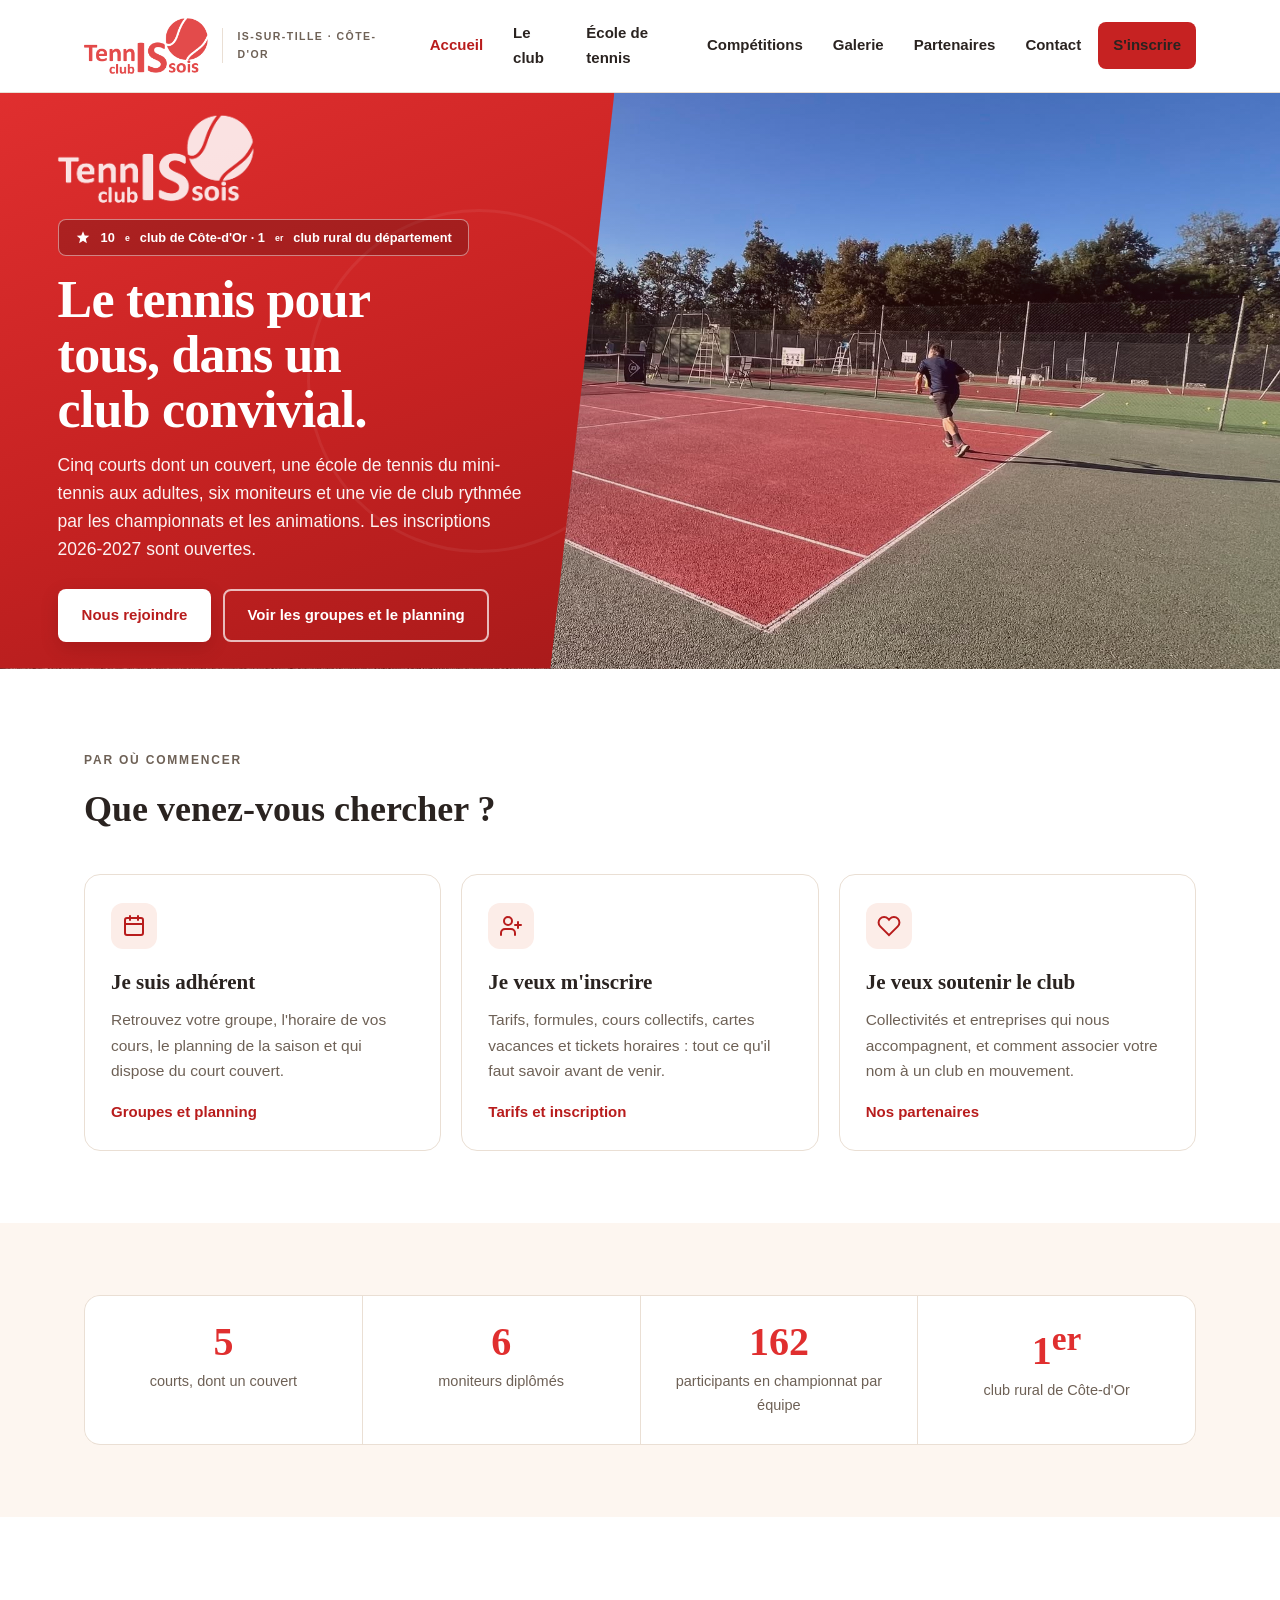
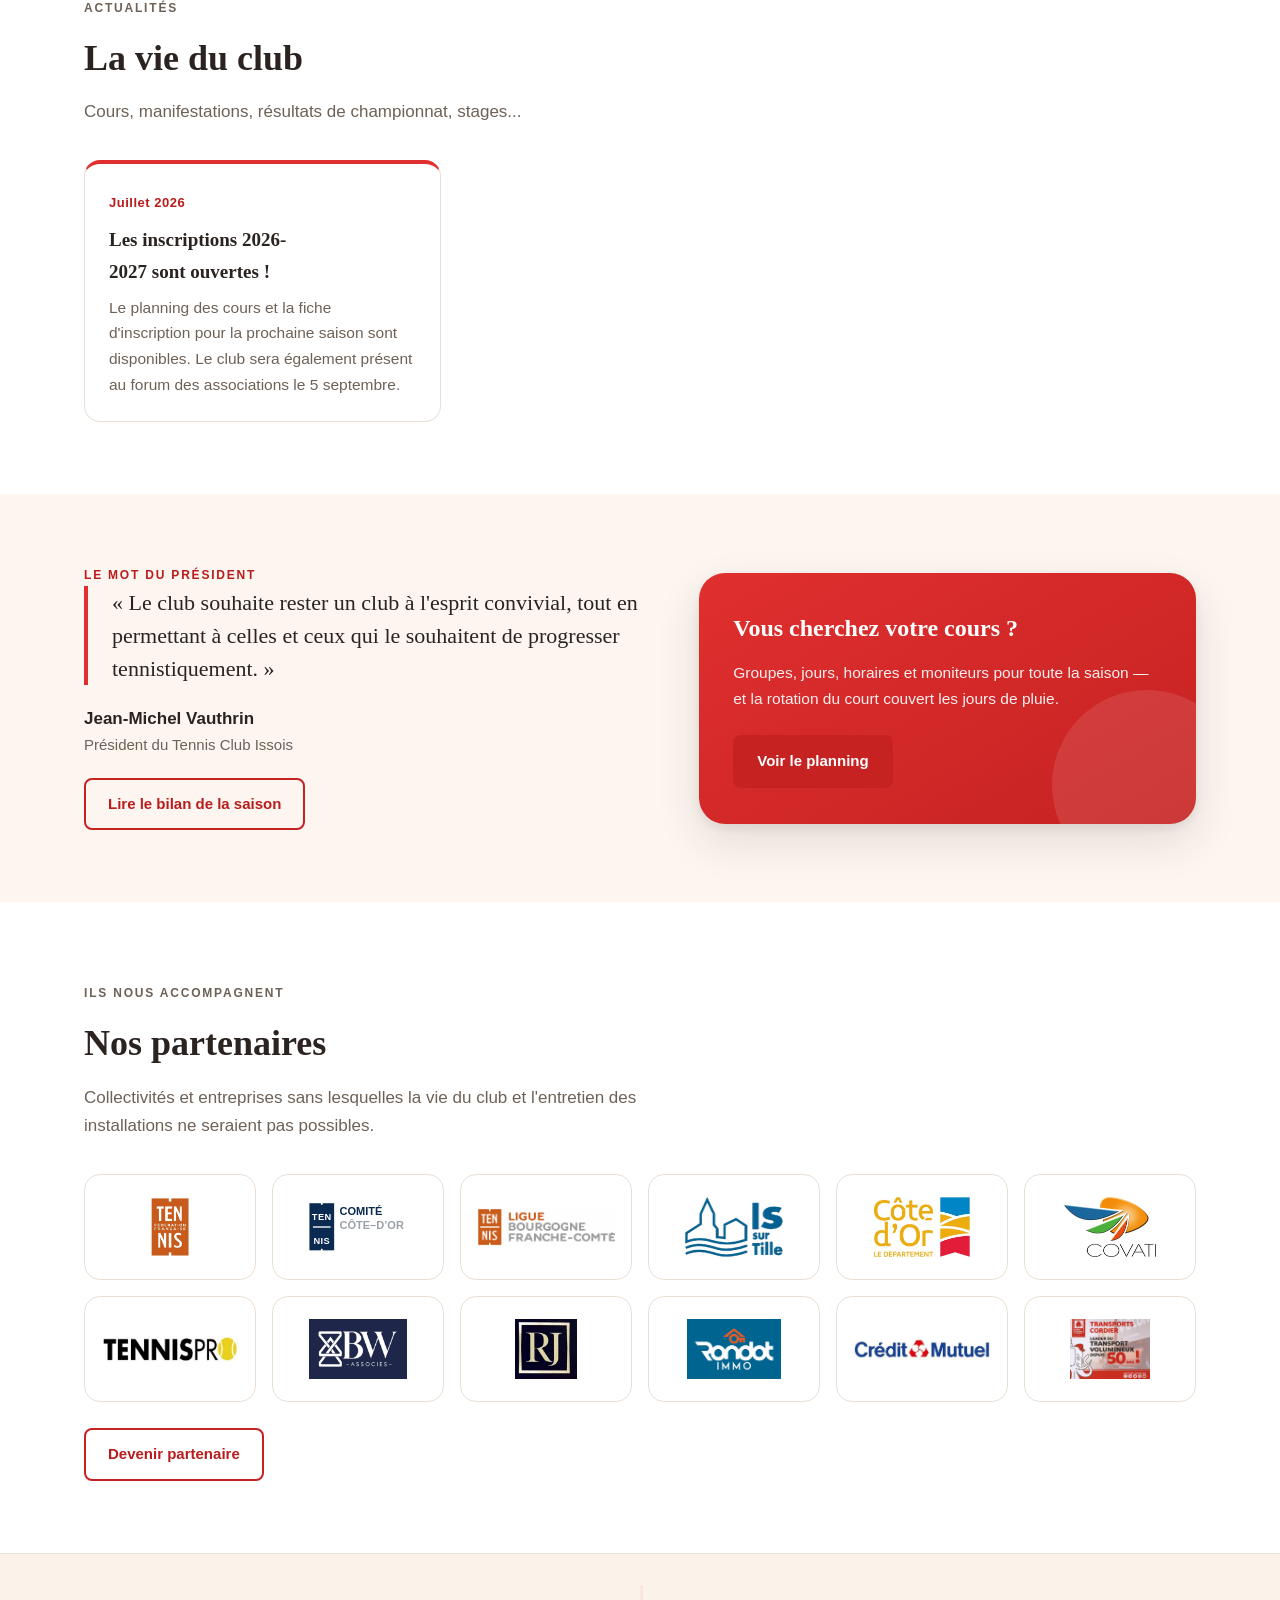
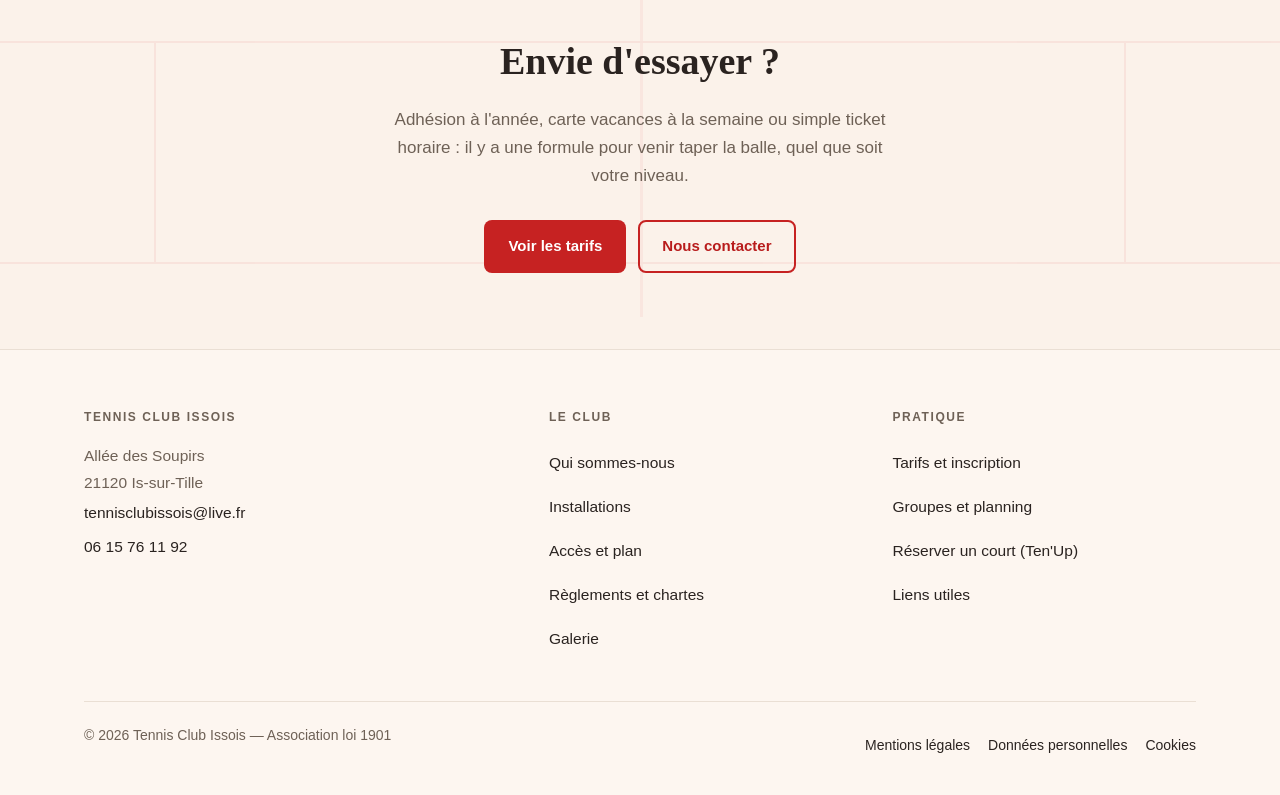
==== index.html @ 160de2d4 "Référecemement" ====
<!DOCTYPE html>
<html lang="fr">
<head>
  <meta charset="utf-8">
  <meta name="viewport" content="width=device-width, initial-scale=1">
  <meta name="google-site-verification" content="hbXoJVP8rfNIICovaIDsHHc0qxXUso9Rq2QyYBtKNAg" />
  <title>Tennis Club Issois — 1ᵉʳ club rural de Côte-d'Or</title>
  <meta name="description" content="Le Tennis Club Issois accueille jeunes et adultes à Is-sur-Tille : école de tennis, 5 courts dont un couvert, championnats et animations. Inscriptions ouvertes pour la saison 2026-2027.">
  <link rel="canonical" href="https://tennisclubissois.fr/">
  <link rel="icon" href="img/favicon.png" type="image/png">
  <link rel="apple-touch-icon" href="img/icone-tci.png">
  <meta name="theme-color" content="#C62222">
  <link rel="stylesheet" href="css/style.css?v=20260801">
</head>
<body>

<a class="saut-contenu" href="#contenu">Aller au contenu principal</a>

<header class="entete">
  <div class="entete-inner">
    <a class="marque" href="/">
      <img src="img/logo-tci.png" srcset="img/logo-tci.png 1x, img/logo-tci@2x.png 2x"
           width="220" height="99" alt="Tennis Club Issois">
      <span class="marque-lieu">Is-sur-Tille · Côte-d'Or</span>
    </a>

    <button class="burger" id="burger" aria-expanded="false" aria-controls="nav"
            aria-label="Ouvrir le menu">
      <svg width="26" height="26" viewBox="0 0 24 24" fill="none" stroke="currentColor"
           stroke-width="2" stroke-linecap="round" aria-hidden="true">
        <path d="M3 6h18M3 12h18M3 18h18"/>
      </svg>
    </button>

    <nav class="nav" id="nav" aria-label="Navigation principale">
      <a href="/" aria-current="page">Accueil</a>
      <a href="/le-club.html">Le club</a>
      <a href="/ecole-de-tennis.html">École de tennis</a>
      <a href="/competitions.html">Compétitions</a>
      <a href="/galerie.html">Galerie</a>
      <a href="/partenaires.html">Partenaires</a>
      <a href="/contact.html">Contact</a>
      <a class="btn btn-plein" href="/inscription.html">S'inscrire</a>
    </nav>
  </div>
</header>

<main id="contenu">

  <!-- ── Bandeau d'accueil ──────────────────────────────────────
       Hero en deux parties : panneau rouge à gauche (identité du club),
       photo pleine hauteur à droite, séparés par une diagonale douce.
       Le rouge du panneau ET le dégradé sous la photo sont le filet de
       sécurité : si img/accueil-hero.jpg est absent, js/accueil-hero.js
       retire l'image et le rouge occupe la place, sans image cassée. -->
  <section class="hero-accueil">

    <div class="hero-a-panneau">
      <div class="hero-a-contenu">
        <img class="hero-logo"
             src="img/logo-tci-blanc.png"
             srcset="img/logo-tci-blanc.png 1x, img/logo-tci-blanc@2x.png 2x"
             width="300" height="135" alt="">
        <p class="claim">
          <svg width="16" height="16" viewBox="0 0 24 24" fill="currentColor" aria-hidden="true">
            <path d="M12 2l2.6 6.3 6.8.5-5.2 4.4 1.6 6.6L12 16.3 6.2 19.8l1.6-6.6L2.6 8.8l6.8-.5z"/>
          </svg>
          <!--z:hero.accroche-->10<sup>e</sup> club de Côte-d'Or · 1<sup>er</sup> club rural du département<!--/z-->
        </p>
        <h1><!--z:hero.titre-->Le tennis pour tous, dans un club convivial.<!--/z--></h1>
        <p class="hero-texte"><!--z:hero.texte-->Cinq courts dont un couvert, une école de tennis du mini-tennis aux adultes,
          six moniteurs et une vie de club rythmée par les championnats et les animations.
          Les inscriptions 2026-2027 sont ouvertes.<!--/z--></p>
        <div class="hero-actions">
          <a class="btn btn-blanc" href="/inscription.html">Nous rejoindre</a>
          <a class="btn btn-blanc-ligne" href="/ecole-de-tennis.html#planning">Voir les groupes et le planning</a>
        </div>
      </div>
    </div>

    <div class="hero-a-photo">
      <img class="hero-a-img" src="img/accueil-hero.jpg" width="1600" height="1100"
           alt="Joueurs en action sur les courts extérieurs du Tennis Club Issois">
      <span class="hero-a-voile" aria-hidden="true"></span>
    </div>
  </section>

  <!-- ── Les trois chemins ──────────────────────────────────── -->
  <section class="section">
    <div class="contenu">
      <div class="section-tete">
        <p class="surtitre">Par où commencer</p>
        <h2>Que venez-vous chercher&nbsp;?</h2>
      </div>

      <div class="chemins">
        <a class="chemin" href="/ecole-de-tennis.html#planning">
          <span class="chemin-icone" aria-hidden="true">
            <svg width="24" height="24" viewBox="0 0 24 24" fill="none" stroke="currentColor" stroke-width="2" stroke-linecap="round">
              <rect x="3" y="4" width="18" height="17" rx="2"/><path d="M3 10h18M8 2v4M16 2v4"/>
            </svg>
          </span>
          <h3>Je suis adhérent</h3>
          <p>Retrouvez votre groupe, l'horaire de vos cours, le planning de la saison
             et qui dispose du court couvert.</p>
          <span class="chemin-lien">Groupes et planning</span>
        </a>

        <a class="chemin" href="/inscription.html">
          <span class="chemin-icone" aria-hidden="true">
            <svg width="24" height="24" viewBox="0 0 24 24" fill="none" stroke="currentColor" stroke-width="2" stroke-linecap="round">
              <path d="M16 21v-2a4 4 0 0 0-4-4H6a4 4 0 0 0-4 4v2"/><circle cx="9" cy="7" r="4"/><path d="M19 8v6M22 11h-6"/>
            </svg>
          </span>
          <h3>Je veux m'inscrire</h3>
          <p>Tarifs, formules, cours collectifs, cartes vacances et tickets horaires&nbsp;:
             tout ce qu'il faut savoir avant de venir.</p>
          <span class="chemin-lien">Tarifs et inscription</span>
        </a>

        <a class="chemin" href="/partenaires.html">
          <span class="chemin-icone" aria-hidden="true">
            <svg width="24" height="24" viewBox="0 0 24 24" fill="none" stroke="currentColor" stroke-width="2" stroke-linecap="round">
              <path d="M20.8 4.6a5.5 5.5 0 0 0-7.8 0L12 5.7l-1-1.1a5.5 5.5 0 0 0-7.8 7.8l8.8 8.8 8.8-8.8a5.5 5.5 0 0 0 0-7.8z"/>
            </svg>
          </span>
          <h3>Je veux soutenir le club</h3>
          <p>Collectivités et entreprises qui nous accompagnent, et comment
             associer votre nom à un club en mouvement.</p>
          <span class="chemin-lien">Nos partenaires</span>
        </a>
      </div>
    </div>
  </section>

  <!-- ── Chiffres ───────────────────────────────────────────── -->
  <section class="section section-doux">
    <div class="contenu">
      <div class="chiffres"><!--zl:chiffres-->
        <div class="chiffre"><p class="n">5</p><p class="l">courts, dont un couvert</p></div>
        <div class="chiffre"><p class="n">6</p><p class="l">moniteurs diplômés</p></div>
        <div class="chiffre"><p class="n">162</p><p class="l">participants en championnat par équipe</p></div>
        <div class="chiffre"><p class="n">1<sup>er</sup></p><p class="l">club rural de Côte-d'Or</p></div>
      <!--/zl--></div>
    </div>
  </section>

  <!-- ── Actualités ─────────────────────────────────────────── -->
  <section class="section">
    <div class="contenu">
      <div class="section-tete">
        <p class="surtitre">Actualités</p>
        <h2>La vie du club</h2>
        <p><!--z:actus.intro-->Cours, manifestations, résultats de championnat, stages...<!--/z--></p>
      </div>

      <div class="actus"><!--zl:actus-->
        <article class="actu">
          <time datetime="2026-07">Juillet 2026</time>
          <h3>Les inscriptions 2026-2027 sont ouvertes ! </h3>
          <p>Le planning des cours et la fiche d'inscription pour la prochaine saison sont disponibles. Le club sera également présent au forum des associations le 5 septembre.</p>
        </article>
      <!--/zl--></div>
    </div>
  </section>

  <!-- ── Mot du président + accès aux cours ─────────────────── -->
  <section class="section section-doux">
    <div class="contenu">
      <div class="mot">
        <div>
          <p class="surtitre">Le mot du président</p>
          <blockquote><!--z:mot.citation-->
            « Le club souhaite rester un club à l'esprit convivial, tout en permettant
            à celles et ceux qui le souhaitent de progresser tennistiquement. »
          <!--/z--></blockquote>
          <p class="signe">
            <strong><!--z:mot.nom-->Jean-Michel Vauthrin<!--/z--></strong>
            <span><!--z:mot.fonction-->Président du Tennis Club Issois<!--/z--></span>
          </p>
          <p style="margin-top:20px">
            <a class="btn btn-ligne" href="/le-club.html#mot-du-president">Lire le bilan de la saison</a>
          </p>
        </div>

        <div class="encart-cours">
          <h3>Vous cherchez votre cours&nbsp;?</h3>
          <p>Groupes, jours, horaires et moniteurs pour toute la saison —
             et la rotation du court couvert les jours de pluie.</p>
          <a class="btn btn-plein" href="/ecole-de-tennis.html#planning">Voir le planning</a>
        </div>
      </div>
    </div>
  </section>

  <!-- ── Partenaires ────────────────────────────────────────── -->
  <section class="section">
    <div class="contenu">
      <div class="section-tete">
        <p class="surtitre">Ils nous accompagnent</p>
        <h2>Nos partenaires</h2>
        <p>Collectivités et entreprises sans lesquelles la vie du club et
           l'entretien des installations ne seraient pas possibles.</p>
      </div>

      <div class="partenaires">
        <a class="partenaire" href="https://www.fft.fr" rel="noopener" target="_blank"><img src="img/partenaires/fft.jpg" width="282" height="429" alt="Fédération Française de Tennis" loading="lazy"></a>
        <a class="partenaire" href="https://cote-dor.fft.fr/" rel="noopener" target="_blank"><img src="img/partenaires/comite-cd21.svg" width="600" height="337" alt="Comité de Côte-d'Or de tennis" loading="lazy"></a>
        <a class="partenaire" href="https://www.ligue-bfc-tennis.fr" rel="noopener" target="_blank"><img src="img/partenaires/ligue-bfc.png" width="600" height="166" alt="Ligue Bourgogne-Franche-Comté de tennis" loading="lazy"></a>
        <a class="partenaire" href="https://www.is-sur-tille.fr" rel="noopener" target="_blank"><img src="img/partenaires/is-sur-tille.png" width="197" height="120" alt="Ville d'Is-sur-Tille" loading="lazy"></a>
        <a class="partenaire" href="https://www.cotedor.fr" rel="noopener" target="_blank"><img src="img/partenaires/cotedor.jpg" width="380" height="236" alt="Département de la Côte-d'Or" loading="lazy"></a>
        <a class="partenaire" href="https://www.covati.fr" rel="noopener" target="_blank"><img src="img/partenaires/covati.png" width="183" height="120" alt="Covati" loading="lazy"></a>
        <a class="partenaire" href="https://www.tennispro.fr" rel="noopener" target="_blank"><img src="img/partenaires/tennispro.jpg" width="359" height="74" alt="TennisPro" loading="lazy"></a>
        <a class="partenaire" href="https://www.bwassocies.fr" rel="noopener" target="_blank"><img src="img/partenaires/bw.png" width="314" height="192" alt="BW Associés" loading="lazy"></a>
        <a class="partenaire" href="https://www.rj-recrutement.fr" rel="noopener" target="_blank"><img src="img/partenaires/rj.jpg" width="400" height="390" alt="RJ Recrutement" loading="lazy"></a>
        <a class="partenaire" href="https://www.rondot-immo.fr" rel="noopener" target="_blank"><img src="img/partenaires/rondot.png" width="400" height="254" alt="Rondot Immobilier" loading="lazy"></a>
        <a class="partenaire" href="https://www.creditmutuel.fr/fr/caisse/bourgogne-franche-comte/cote-d%27or/10278-02526-00" rel="noopener" target="_blank"><img src="img/partenaires/credit-mutuel.jpg" width="380" height="59" alt="Crédit Mutuel" loading="lazy"></a>
        <a class="partenaire" href="https://www.hyper-volume.fr/" rel="noopener" target="_blank"><img src="img/partenaires/cordier-affiche.jpg" width="680" height="515" alt="Transports Cordier — Hyper Volume" loading="lazy"></a>
      </div>

      <p style="margin-top:26px">
        <a class="btn btn-ligne" href="/partenaires.html">Devenir partenaire</a>
      </p>
    </div>
  </section>

  <!-- ── Appel à l'action ───────────────────────────────────── -->
  <section class="appel">
    <div class="appel-lignes" aria-hidden="true">
      <span class="a-h1"></span><span class="a-h2"></span>
      <span class="a-v1"></span><span class="a-v2"></span><span class="a-filet"></span>
    </div>
    <div class="contenu">
      <h2><!--z:appel.titre-->Envie d'essayer&nbsp;?<!--/z--></h2>
      <p><!--z:appel.texte-->Adhésion à l'année, carte vacances à la semaine ou simple ticket horaire :
         il y a une formule pour venir taper la balle, quel que soit votre niveau.<!--/z--></p>
      <div class="appel-actions">
        <a class="btn btn-plein" href="/inscription.html">Voir les tarifs</a>
        <a class="btn btn-ligne" href="/contact.html">Nous contacter</a>
      </div>
    </div>
  </section>

</main>

<footer class="pied">
  <div class="contenu">
    <div class="pied-grille">
      <div>
        <h4>Tennis Club Issois</h4>
        <address>
          Allée des Soupirs<br>
          21120 Is-sur-Tille<br>
          <a href="mailto:tennisclubissois@live.fr">tennisclubissois@live.fr</a><br>
          <a href="tel:+33615761192">06 15 76 11 92</a>
        </address>
      </div>

      <div>
        <h4>Le club</h4>
        <ul>
          <li><a href="/le-club.html">Qui sommes-nous</a></li>
          <li><a href="/le-club.html#installations">Installations</a></li>
          <li><a href="/le-club.html#acces">Accès et plan</a></li>
          <li><a href="/le-club.html#reglements">Règlements et chartes</a></li>
          <li><a href="/galerie.html">Galerie</a></li>
        </ul>
      </div>

      <div>
        <h4>Pratique</h4>
        <ul>
          <li><a href="/inscription.html">Tarifs et inscription</a></li>
          <li><a href="/ecole-de-tennis.html#planning">Groupes et planning</a></li>
          <li><a href="https://tenup.fft.fr" rel="noopener" target="_blank">Réserver un court (Ten'Up)</a></li>
          <li><a href="/contact.html#liens">Liens utiles</a></li>
        </ul>
      </div>
    </div>

    <div class="pied-bas">
      <p>© 2026 Tennis Club Issois — Association loi 1901</p>
      <p class="pied-legal">
        <a href="/mentions-legales.html">Mentions légales</a>
        <a href="/donnees-personnelles.html">Données personnelles</a>
        <a href="/cookies.html">Cookies</a>
      </p>
    </div>
  </div>
</footer>

<script src="js/menu.js"></script>
<script src="js/accueil-hero.js"></script>

</body>
</html>
---- css/style.css ----
/* ═══════════════════════════════════════════════════════════════
   Tennis Club Issois — feuille de style du site public
   ═══════════════════════════════════════════════════════════════

   Aucune police externe n'est chargée : ni Google Fonts, ni CDN.
   Ce n'est pas une simplification, c'est une conséquence directe de
   la politique de confidentialité — charger une police depuis un
   serveur tiers lui transmet l'adresse IP de chaque visiteur, ce qui
   contredirait la phrase « aucun transfert hors de l'Union
   européenne ». Les polices système sont donc utilisées, et la page
   se charge d'autant plus vite.
   ─────────────────────────────────────────────────────────────── */

:root {
  /* Rouge relevé dans le logotype du club (#E02F2F).
     Il est décliné en trois valeurs, et ce n'est pas un caprice : le rouge du
     logo ne donne que 4,55:1 avec du blanc, soit tout juste le seuil AA, et
     4,31:1 en petit texte sur fond clair — donc insuffisant. Les aplats
     portant du texte et les liens utilisent donc des variantes plus profondes,
     tandis que le logo garde sa teinte exacte. */
  --rouge:        #E02F2F;  /* teinte du logo — accents, pictogrammes */
  --rouge-fond:   #C62222;  /* grands aplats portant du texte blanc — 5,75:1 */
  --rouge-texte:  #B81C1C;  /* petit texte et liens sur fond clair — 6,5:1 */
  --rouge-lave:   #FCEDE8;  /* fond de survol, pastilles */

  /* Neutres CHAUDS. Les premiers essais utilisaient un gris rosé froid et
     deux aplats presque noirs : l'ensemble faisait sévère, ce qui contredit
     un club qui se décrit lui-même comme convivial. Crème et brun chaud
     ouvrent la page sans rien perdre en lisibilité. */
  --creme:        #FDF6F0;
  --creme-fonce:  #F7EBE1;
  --sable:        #FBF2EA;
  --encre:        #2A2320;  /* brun très sombre, jamais du noir pur */
  --gris:         #6E6156;
  --lisere:       #EADFD4;
  --fond:         #FFFFFF;

  --vert:         #2E7D57;

  --large:  1160px;
  --etroit: 760px;

  --r-sm: 8px;
  --r-md: 16px;
  --r-lg: 26px;

  --ombre: 0 2px 4px rgba(42, 35, 32, .04), 0 10px 30px rgba(42, 35, 32, .07);
  --ombre-forte: 0 4px 10px rgba(42, 35, 32, .07), 0 18px 44px rgba(42, 35, 32, .12);

  --serif: "Iowan Old Style", "Palatino Linotype", Palatino, Georgia, serif;
  --sans: -apple-system, BlinkMacSystemFont, "Segoe UI", Roboto,
          "Helvetica Neue", Arial, sans-serif;
}

*, *::before, *::after { box-sizing: border-box; }

html { scroll-behavior: smooth; }
@media (prefers-reduced-motion: reduce) {
  html { scroll-behavior: auto; }
  *, *::before, *::after { animation: none !important; transition: none !important; }
}

body {
  margin: 0;
  font-family: var(--sans);
  font-size: 17px;
  line-height: 1.65;
  color: var(--encre);
  background: var(--fond);
  -webkit-font-smoothing: antialiased;
}

h1, h2, h3 { font-family: var(--serif); font-weight: 600; margin: 0; text-wrap: balance; }
p { margin: 0; }
img { max-width: 100%; display: block; }
a { color: var(--rouge-texte); }

/* Le focus doit rester visible : c'est la seule façon de naviguer au clavier. */
:focus-visible { outline: 3px solid var(--rouge); outline-offset: 3px; border-radius: 2px; }

.saut-contenu {
  position: absolute; left: -9999px; top: 0;
  background: var(--encre); color: #fff; padding: 12px 20px; z-index: 100;
}
.saut-contenu:focus { left: 0; }

.contenu { max-width: var(--large); margin: 0 auto; padding: 0 24px; }
.contenu-etroit { max-width: var(--etroit); margin: 0 auto; padding: 0 24px; }

/* ── En-tête ─────────────────────────────────────────────────── */

.entete {
  position: sticky; top: 0; z-index: 50;
  background: rgba(255, 255, 255, .96);
  backdrop-filter: blur(8px);
  border-bottom: 1px solid var(--lisere);
}
.entete-inner {
  max-width: var(--large); margin: 0 auto; padding: 12px 24px;
  display: flex; align-items: center; gap: 20px;
}
.marque { display: flex; align-items: center; gap: 14px; text-decoration: none; color: inherit; }
/* Le logotype contient déjà « Tennis club Issois » : le redoubler d'un titre
   texte ferait bégayer l'en-tête. Seule la localité l'accompagne. */
/* Le logotype fait 2,22 de large pour 1 de haut : à 46 px de haut il ne
   mesurait que 102 px de large, et le mot « Tennis » y devenait illisible.
   56 px lui donnent 124 px, soit une hauteur de capitale équivalente à du
   texte de 14 px — le seuil de confort. */
.marque img { height: 56px; width: auto; }
.marque-lieu {
  font-size: 10.5px; letter-spacing: .14em; text-transform: uppercase;
  color: var(--gris); font-weight: 700;
  padding-left: 14px; border-left: 1px solid var(--lisere);
}
@media (max-width: 560px) {
  .marque img { height: 46px; }
  .marque-lieu { display: none; }
}

.nav { margin-left: auto; display: flex; align-items: center; gap: 4px; }
.nav a {
  padding: 9px 13px; border-radius: var(--r-sm); text-decoration: none;
  color: var(--encre); font-size: 15px; font-weight: 600;
}
.nav a:hover { background: var(--rouge-lave); color: var(--rouge-texte); }
.nav a[aria-current="page"] { color: var(--rouge-texte); }

.btn {
  display: inline-block; padding: 12px 22px; border-radius: var(--r-sm);
  font-size: 15px; font-weight: 700; text-decoration: none; border: 2px solid transparent;
  cursor: pointer; font-family: inherit;
}
.btn-plein { background: var(--rouge-fond); color: #fff; }
.btn-plein:hover { background: var(--rouge-texte); }
.btn-ligne { border-color: var(--rouge-fond); color: var(--rouge-texte); background: transparent; }
.btn-ligne:hover { background: var(--rouge-fond); color: #fff; }
.btn-blanc { background: #fff; color: var(--rouge-texte); }
.btn-blanc:hover { background: var(--rouge-lave); }
.btn-blanc-ligne { border-color: rgba(255,255,255,.7); color: #fff; }
.btn-blanc-ligne:hover { background: rgba(255,255,255,.14); border-color: #fff; }

.burger {
  display: none; margin-left: auto; background: none; border: 0; cursor: pointer;
  padding: 10px; color: var(--encre);
}
.burger svg { display: block; }

@media (max-width: 940px) {
  .burger { display: block; }
  .nav {
    display: none; position: absolute; left: 0; right: 0; top: 100%;
    flex-direction: column; align-items: stretch; gap: 0;
    background: #fff; border-bottom: 1px solid var(--lisere);
    padding: 8px 16px 16px; box-shadow: var(--ombre);
  }
  .nav.ouvert { display: flex; }
  .nav a { padding: 13px 12px; font-size: 16px; }
  .nav .btn { margin-top: 8px; text-align: center; }
}

/* ── Bandeau d'accueil ───────────────────────────────────────── */

/* Le rouge du bandeau est plus profond que celui du logo : la teinte exacte
   du logo (#E02F2F) ne donne que 4,55:1 avec du blanc, tout juste le seuil.
   Le logo, lui, s'y pose en version blanche — la nuance ne se voit donc pas. */
.hero {
  position: relative; overflow: hidden; color: #fff;
  background: linear-gradient(160deg, var(--rouge) 0%, var(--rouge-fond) 55%, #A81A1A 100%);
}

/* Vidéo d'ambiance en fond du bandeau. Elle se pose SUR le dégradé rouge, qui
   reste le filet de sécurité : fichier absent, format non lu, connexion lente
   → le bandeau garde son fond rouge, jamais de trou noir. */
.hero-video {
  position: absolute; inset: 0; width: 100%; height: 100%;
  object-fit: cover; z-index: 0; pointer-events: none;
}
/* Voile rouge par-dessus la vidéo : il garantit le contraste du texte blanc
   quelle que soit la luminosité des images (une vidéo claire rendrait le titre
   illisible). Teinté du rouge du club, il conserve l'identité du bandeau. */
.hero-voile {
  position: absolute; inset: 0; z-index: 1; pointer-events: none;
  background: linear-gradient(160deg, rgba(224,47,47,.80) 0%, rgba(198,34,34,.86) 55%, rgba(168,26,26,.90) 100%);
}
/* Les lignes de court et le contenu repassent au-dessus du voile. */
.hero-lignes { z-index: 2; }
.hero-inner  { position: relative; z-index: 3; }

/* Mouvement réduit : on ne joue pas de vidéo animée. Le bandeau retrouve son
   fond rouge et ses lignes de court, sans rien qui bouge. */
@media (prefers-reduced-motion: reduce) {
  .hero-video, .hero-voile { display: none; }
}

/* Motif de lignes de court : la géométrie d'un terrain, tracée en CSS.
   Elle donne une identité au bandeau sans dépendre d'une photographie —
   utile tant que le club n'a pas fourni ses images. */
.hero-lignes {
  position: absolute; inset: 0; opacity: .16; pointer-events: none;
}
.hero-lignes span { position: absolute; background: #fff; }
.hero-lignes .l-h1 { left: 0; right: 0; top: 18%;  height: 2px; }
.hero-lignes .l-h2 { left: 0; right: 0; top: 82%;  height: 2px; }
.hero-lignes .l-h3 { left: 8%; right: 8%; top: 34%; height: 2px; }
.hero-lignes .l-h4 { left: 8%; right: 8%; top: 66%; height: 2px; }
.hero-lignes .l-v1 { top: 18%; bottom: 18%; left: 8%;  width: 2px; }
.hero-lignes .l-v2 { top: 18%; bottom: 18%; right: 8%; width: 2px; }
.hero-lignes .l-v3 { top: 34%; bottom: 34%; left: 50%; width: 2px; }
.hero-lignes .l-filet { top: 0; bottom: 0; left: 50%; width: 3px; opacity: .55; }

/* Le logotype ajoute 165 px au bandeau : sans resserrer les marges, celui-ci
   remplissait tout l'écran et rien n'indiquait qu'il y avait une suite. La
   section suivante doit dépasser de quelques dizaines de pixels — c'est ce
   qui donne envie de faire défiler. */
.hero-inner {
  position: relative; max-width: var(--large); margin: 0 auto;
  padding: 54px 24px 62px;
}
/* Le logotype en blanc, posé sur le rouge : c'est la version qui identifie le
   club en un coup d'œil, là où une icône carrée obligeait à la doubler d'un
   titre en texte. */
.hero-logo { width: 244px; max-width: 68vw; height: auto; margin-bottom: 24px; }
@media (max-width: 620px) { .hero-logo { width: 200px; margin-bottom: 18px; } }

/* La pastille est ASSOMBRIE, pas éclaircie. Un voile blanc sur le rouge
   l'éclaircit et fait tomber le contraste du texte blanc à 4,1:1 — sous le
   seuil AA. Un voile noir le renforce au contraire : 6,8:1 à 20 %. */
.claim {
  display: inline-flex; align-items: center; gap: 10px;
  background: rgba(0,0,0,.20); border: 1px solid rgba(255,255,255,.45);
  padding: 7px 16px; border-radius: var(--r-sm);
  font-size: 13.5px; font-weight: 700; letter-spacing: .01em;
}
.hero h1 {
  font-size: clamp(34px, 5.6vw, 58px); line-height: 1.08;
  margin: 22px 0 18px; max-width: 16ch;
}
.hero-texte { font-size: 19px; max-width: 54ch; color: rgba(255,255,255,.94); }
.hero-actions { display: flex; flex-wrap: wrap; gap: 12px; margin-top: 30px; }

/* ── Bandeau d'accueil, version deux parties ──────────────────────
   Panneau rouge à gauche (~46 %) + photo pleine hauteur à droite,
   séparés par une diagonale douce. Le rouge reste l'identité dominante
   et le filet de sécurité (photo absente → dégradé rouge dessous). */
.hero-accueil {
  position: relative; overflow: hidden; isolation: isolate; color: #fff;
  min-height: clamp(480px, 64vh, 660px);
}

/* Photo : couche de fond, pleine surface. Le dégradé rouge sous l'image
   sert de repli si le fichier n'est pas là (l'image est alors retirée). */
.hero-a-photo {
  position: absolute; inset: 0; z-index: 0;
  background: linear-gradient(160deg, var(--rouge) 0%, var(--rouge-fond) 55%, #A81A1A 100%);
}
.hero-a-img {
  width: 100%; height: 100%; object-fit: cover;
  /* Cadrage : léger biais vers la droite/le bas pour garder les joueurs
     visibles, la gauche de la photo passant sous le panneau rouge. */
  object-position: 60% 55%; display: block;
}
/* Voile rouge très léger : harmonise sans dénaturer, la photo reste lumineuse. */
.hero-a-voile {
  position: absolute; inset: 0; pointer-events: none;
  background: linear-gradient(210deg, rgba(224,47,47,.12) 0%, rgba(168,26,26,.20) 100%);
}

/* Panneau rouge, découpé en diagonale douce sur son bord droit. */
.hero-a-panneau {
  position: absolute; top: 0; bottom: 0; left: 0; z-index: 2;
  width: clamp(460px, 48%, 720px); max-width: 92%;
  display: flex; align-items: center;
  background: linear-gradient(160deg, var(--rouge) 0%, var(--rouge-fond) 55%, #A81A1A 100%);
  clip-path: polygon(0 0, 100% 0, calc(100% - 5vw) 100%, 0 100%);
  /* La diagonale gagne un peu de relief sans trait dur. */
  filter: drop-shadow(10px 0 26px rgba(120, 8, 8, .34));
}
/* Immense balle de tennis en filigrane derrière le contenu (~6 %), coupée par
   la diagonale — une texture, jamais un motif appuyé. */
.hero-a-panneau::before {
  content: ""; position: absolute; z-index: 0; pointer-events: none;
  right: -6%; top: 50%; width: 56%; aspect-ratio: 1; transform: translateY(-50%);
  border-radius: 50%; border: 3px solid #fff; opacity: .06;
}
.hero-a-contenu {
  position: relative; z-index: 1; width: 100%; max-width: 560px;
  padding: 34px clamp(24px, 3vw, 44px) 38px clamp(30px, 4.5vw, 76px);
}
.hero-accueil .hero-logo { width: 196px; max-width: 52%; height: auto; margin-bottom: 16px; }
/* Le badge tient sur une seule ligne ; les exposants (10ᵉ, 1ᵉʳ) sont ramenés à
   leur taille sans gonfler la hauteur de la pastille. */
.hero-accueil .claim { white-space: nowrap; font-size: 12.75px; letter-spacing: .004em; }
.hero-accueil .claim svg { flex: 0 0 auto; }
.hero-accueil .claim sup { font-size: .68em; line-height: 0; }
.hero-accueil h1 {
  font-size: clamp(33px, 4.1vw, 52px); line-height: 1.06; letter-spacing: -.015em;
  margin: 16px 0 14px; max-width: 18ch;
}
.hero-accueil .hero-texte { font-size: 17.5px; line-height: 1.6; max-width: 500px; color: rgba(255,255,255,.94); }
.hero-accueil .hero-actions { margin-top: 26px; }

/* Boutons — finition premium, dans l'esprit blanc/rouge du club. */
.hero-accueil .btn-blanc {
  box-shadow: 0 6px 18px rgba(80, 6, 6, .18);
  transition: background .2s ease, box-shadow .2s ease;
}
.hero-accueil .btn-blanc:hover { background: #F1ECE8; box-shadow: 0 8px 22px rgba(80, 6, 6, .22); }
.hero-accueil .btn-blanc-ligne { transition: background .25s ease, color .25s ease, border-color .25s ease; }
.hero-accueil .btn-blanc-ligne:hover { background: #fff; color: var(--rouge-texte); border-color: #fff; }

/* Animations d'entrée — discrètes, fluides, sans effet gadget. Posées
   seulement si le visiteur accepte le mouvement : sinon tout reste visible. */
@media (prefers-reduced-motion: no-preference) {
  .hero-a-panneau { animation: heroPanneau .35s cubic-bezier(.22,1,.36,1) both; }
  .hero-a-photo   { animation: heroPhoto .45s cubic-bezier(.22,1,.36,1) both; animation-delay: .08s; }
  .hero-a-contenu > * { animation: heroMonte .35s cubic-bezier(.22,1,.36,1) both; }
  .hero-a-contenu > .hero-logo    { animation-delay: .06s; }
  .hero-a-contenu > .claim        { animation-delay: .12s; }
  .hero-a-contenu > h1            { animation-delay: .18s; }
  .hero-a-contenu > .hero-texte   { animation-delay: .24s; }
  .hero-a-contenu > .hero-actions { animation-delay: .38s; }
}
@keyframes heroPanneau { from { opacity: 0; } to { opacity: 1; } }
@keyframes heroMonte   { from { opacity: 0; transform: translateY(8px); } to { opacity: 1; transform: none; } }
@keyframes heroPhoto   { from { opacity: 0; transform: translateX(24px) scale(1.03); } to { opacity: 1; transform: none; } }

/* Sous 880 px : le panneau passe pleine largeur, la photo dessous. */
@media (max-width: 880px) {
  .hero-accueil { min-height: 0; display: flex; flex-direction: column; }
  .hero-a-panneau {
    position: static; width: 100%; max-width: none;
    clip-path: none; filter: none;
  }
  .hero-a-panneau::before { display: none; }
  .hero-a-contenu { max-width: 640px; margin: 0 auto; padding: 40px 24px 44px; }
  .hero-a-photo { position: static; height: clamp(260px, 52vw, 420px); }
  .hero-accueil .hero-logo { max-width: 200px; }
}

/* ── Bandeau institutionnel « Le club » ───────────────────────────
   Même famille que l'accueil (panneau rouge, diagonale, voile, animations,
   bouton blanc) mais court : le contenu de la page apparaît vite. */
.hero-club {
  position: relative; overflow: hidden; isolation: isolate; color: #fff;
  min-height: clamp(440px, 60vh, 620px);
}
.hero-club-photo {
  position: absolute; inset: 0; z-index: 0;
  background: linear-gradient(160deg, var(--rouge) 0%, var(--rouge-fond) 55%, #A81A1A 100%);
}
.hero-club-img {
  width: 100%; height: 100%; object-fit: cover; object-position: center; display: block;
}
/* Voile rouge très léger (≈10-15 %) : harmonise sans assombrir, la photo reste
   naturelle et lumineuse. */
.hero-club-voile {
  position: absolute; inset: 0; pointer-events: none;
  background: linear-gradient(210deg, rgba(224,47,47,.10) 0%, rgba(168,26,26,.15) 100%);
}
.hero-club-panneau {
  position: absolute; top: 0; bottom: 0; left: 0; z-index: 2;
  width: clamp(360px, 40%, 500px); max-width: 92%;
  display: flex; align-items: center;
  background: linear-gradient(160deg, var(--rouge) 0%, var(--rouge-fond) 55%, #A81A1A 100%);
  clip-path: polygon(0 0, 100% 0, calc(100% - 5vw) 100%, 0 100%);
  filter: drop-shadow(10px 0 26px rgba(120, 8, 8, .32));
}
/* Balle de tennis en filigrane (≈4 %), presque invisible, coupée par la diagonale. */
.hero-club-panneau::before {
  content: ""; position: absolute; z-index: 0; pointer-events: none;
  right: -6%; top: 50%; width: 54%; aspect-ratio: 1; transform: translateY(-50%);
  border-radius: 50%; border: 3px solid #fff; opacity: .05;
}
.hero-club-contenu {
  position: relative; z-index: 1; width: 100%; max-width: 460px;
  padding: 30px clamp(24px, 3vw, 44px) 30px clamp(28px, 4.5vw, 76px);
}
.hero-club h1 {
  font-family: var(--serif); font-weight: 600;
  font-size: clamp(36px, 4.4vw, 58px); line-height: 1; letter-spacing: .012em;
  text-transform: uppercase; margin: 0 0 14px;
}
.hero-club-texte { font-size: 15px; line-height: 1.6; color: rgba(255,255,255,.94); max-width: 44ch; }
.hero-club-actions { margin-top: 24px; }

/* Bouton blanc — même finition que l'accueil. */
.hero-club .btn-blanc {
  box-shadow: 0 6px 18px rgba(80, 6, 6, .18);
  transition: background .2s ease, box-shadow .2s ease;
}
.hero-club .btn-blanc:hover { background: #F1ECE8; box-shadow: 0 8px 22px rgba(80, 6, 6, .22); }

/* Animations d'entrée, identiques à l'accueil (mêmes keyframes). */
@media (prefers-reduced-motion: no-preference) {
  .hero-club-panneau { animation: heroPanneau .35s cubic-bezier(.22,1,.36,1) both; }
  .hero-club-photo   { animation: heroPhoto .45s cubic-bezier(.22,1,.36,1) both; animation-delay: .08s; }
  .hero-club-contenu > * { animation: heroMonte .35s cubic-bezier(.22,1,.36,1) both; }
  .hero-club-contenu > h1               { animation-delay: .10s; }
  .hero-club-contenu > .hero-club-texte { animation-delay: .18s; }
  .hero-club-contenu > .hero-club-actions { animation-delay: .30s; }
}

/* Sous 820 px : le panneau passe au-dessus, la photo dessous, bouton centré. */
@media (max-width: 820px) {
  .hero-club { min-height: 0; display: flex; flex-direction: column; }
  .hero-club-panneau {
    position: static; width: 100%; max-width: none; clip-path: none; filter: none;
  }
  .hero-club-panneau::before { display: none; }
  .hero-club-contenu { max-width: 640px; margin: 0 auto; padding: 30px 24px 32px; text-align: center; }
  .hero-club-texte { margin-left: auto; margin-right: auto; }
  .hero-club-photo { position: static; height: clamp(200px, 46vw, 300px); }
}

/* ── Bandeau École — photo immersive + panneau rouge diagonal ─────
   Même signature que l'accueil et Le club (panneau rouge, diagonale, voile
   léger, bouton blanc) mais en grand format « vitrine » : ~60 vh, panneau
   plus large, plus de photo. Réutilise les mêmes keyframes. */
.hero-ecole {
  position: relative; overflow: hidden; isolation: isolate; color: #fff;
  min-height: clamp(440px, 60vh, 620px);
}
.hero-ecole-photo {
  position: absolute; inset: 0; z-index: 0;
  background: linear-gradient(160deg, var(--rouge) 0%, var(--rouge-fond) 55%, #A81A1A 100%);
}
.hero-ecole-img { width: 100%; height: 100%; object-fit: cover; object-position: 60% center; display: block; }
/* Voile rouge léger et uniforme : le texte est sur le panneau, la photo peut
   donc rester lumineuse et naturelle. */
.hero-ecole-voile {
  position: absolute; inset: 0; pointer-events: none;
  background: linear-gradient(210deg, rgba(224,47,47,.10) 0%, rgba(168,26,26,.15) 100%);
}
.hero-ecole-panneau {
  position: absolute; top: 0; bottom: 0; left: 0; z-index: 2;
  width: clamp(400px, 46%, 620px); max-width: 92%;
  display: flex; align-items: center;
  background: linear-gradient(160deg, var(--rouge) 0%, var(--rouge-fond) 55%, #A81A1A 100%);
  clip-path: polygon(0 0, 100% 0, calc(100% - 5vw) 100%, 0 100%);
  filter: drop-shadow(10px 0 26px rgba(120, 8, 8, .34));
}
/* Balle de tennis en filigrane, coupée par la diagonale (comme l'accueil). */
.hero-ecole-panneau::before {
  content: ""; position: absolute; z-index: 0; pointer-events: none;
  right: -6%; top: 50%; width: 54%; aspect-ratio: 1; transform: translateY(-50%);
  border-radius: 50%; border: 3px solid #fff; opacity: .05;
}
.hero-ecole-contenu {
  position: relative; z-index: 1; width: 100%; max-width: 460px;
  padding: 34px clamp(24px, 3vw, 44px) 34px clamp(28px, 4.5vw, 76px);
}
.hero-ecole h1 {
  font-family: var(--serif); font-weight: 600;
  font-size: clamp(38px, 4.6vw, 62px); line-height: 1.02; letter-spacing: -.01em;
  margin: 0 0 14px; max-width: 14ch;
}
.hero-ecole-sous {
  font-size: clamp(15px, 1.5vw, 18px); line-height: 1.55; max-width: 44ch;
  color: rgba(255,255,255,.94);
}
.hero-ecole-actions { display: flex; flex-wrap: wrap; gap: 12px; margin-top: 26px; }
.hero-ecole .btn-blanc {
  box-shadow: 0 6px 18px rgba(80, 6, 6, .18);
  transition: background .2s ease, box-shadow .2s ease;
}
.hero-ecole .btn-blanc:hover { background: #F1ECE8; box-shadow: 0 8px 22px rgba(80, 6, 6, .22); }
.hero-ecole .btn-blanc-ligne { transition: background .25s ease, color .25s ease, border-color .25s ease; }
.hero-ecole .btn-blanc-ligne:hover { background: #fff; color: var(--rouge-texte); border-color: #fff; }

@media (prefers-reduced-motion: no-preference) {
  .hero-ecole-panneau { animation: heroPanneau .35s cubic-bezier(.22,1,.36,1) both; }
  .hero-ecole-photo   { animation: heroPhoto .45s cubic-bezier(.22,1,.36,1) both; animation-delay: .08s; }
  .hero-ecole-contenu > * { animation: heroMonte .35s cubic-bezier(.22,1,.36,1) both; }
  .hero-ecole-contenu > h1 { animation-delay: .12s; }
  .hero-ecole-contenu > .hero-ecole-sous { animation-delay: .20s; }
  .hero-ecole-contenu > .hero-ecole-actions { animation-delay: .32s; }
}

/* Sous 820 px : panneau au-dessus, photo dessous. */
@media (max-width: 820px) {
  .hero-ecole { min-height: 0; display: flex; flex-direction: column; }
  .hero-ecole-panneau {
    position: static; width: 100%; max-width: none; clip-path: none; filter: none;
  }
  .hero-ecole-panneau::before { display: none; }
  .hero-ecole-contenu { max-width: 640px; margin: 0 auto; padding: 34px 24px 36px; }
  .hero-ecole-photo { position: static; height: clamp(220px, 48vw, 340px); }
}

/* ── Bandeau « vitrine » — photo immersive + panneau rouge diagonal ──
   Hero partagé par les pages secondaires (Compétitions, Galerie, Partenaires,
   Contact). Même signature et même format que le hero de l'École (panneau
   rouge, diagonale, voile léger, boutons blancs, mêmes keyframes). */
.hero-vitrine {
  position: relative; overflow: hidden; isolation: isolate; color: #fff;
  min-height: clamp(440px, 60vh, 620px);
}
.hero-vitrine-photo {
  position: absolute; inset: 0; z-index: 0;
  background: linear-gradient(160deg, var(--rouge) 0%, var(--rouge-fond) 55%, #A81A1A 100%);
}
.hero-vitrine-img { width: 100%; height: 100%; object-fit: cover; object-position: center center; display: block; }
.hero-vitrine-voile {
  position: absolute; inset: 0; pointer-events: none;
  background: linear-gradient(210deg, rgba(224,47,47,.10) 0%, rgba(168,26,26,.15) 100%);
}
.hero-vitrine-panneau {
  position: absolute; top: 0; bottom: 0; left: 0; z-index: 2;
  width: clamp(400px, 46%, 620px); max-width: 92%;
  display: flex; align-items: center;
  background: linear-gradient(160deg, var(--rouge) 0%, var(--rouge-fond) 55%, #A81A1A 100%);
  clip-path: polygon(0 0, 100% 0, calc(100% - 5vw) 100%, 0 100%);
  filter: drop-shadow(10px 0 26px rgba(120, 8, 8, .34));
}
.hero-vitrine-panneau::before {
  content: ""; position: absolute; z-index: 0; pointer-events: none;
  right: -6%; top: 50%; width: 54%; aspect-ratio: 1; transform: translateY(-50%);
  border-radius: 50%; border: 3px solid #fff; opacity: .05;
}
.hero-vitrine-contenu {
  position: relative; z-index: 1; width: 100%; max-width: 460px;
  padding: 34px clamp(24px, 3vw, 44px) 34px clamp(28px, 4.5vw, 76px);
}
.hero-vitrine h1 {
  font-family: var(--serif); font-weight: 600;
  font-size: clamp(38px, 4.6vw, 62px); line-height: 1.02; letter-spacing: -.01em;
  margin: 0 0 14px; max-width: 14ch;
}
.hero-vitrine-sous {
  font-size: clamp(15px, 1.5vw, 18px); line-height: 1.55; max-width: 44ch;
  color: rgba(255,255,255,.94);
}
.hero-vitrine-actions { display: flex; flex-wrap: wrap; gap: 12px; margin-top: 26px; }
.hero-vitrine .btn-blanc {
  box-shadow: 0 6px 18px rgba(80, 6, 6, .18);
  transition: background .2s ease, box-shadow .2s ease;
}
.hero-vitrine .btn-blanc:hover { background: #F1ECE8; box-shadow: 0 8px 22px rgba(80, 6, 6, .22); }
.hero-vitrine .btn-blanc-ligne { transition: background .25s ease, color .25s ease, border-color .25s ease; }
.hero-vitrine .btn-blanc-ligne:hover { background: #fff; color: var(--rouge-texte); border-color: #fff; }

@media (prefers-reduced-motion: no-preference) {
  .hero-vitrine-panneau { animation: heroPanneau .35s cubic-bezier(.22,1,.36,1) both; }
  .hero-vitrine-photo   { animation: heroPhoto .45s cubic-bezier(.22,1,.36,1) both; animation-delay: .08s; }
  .hero-vitrine-contenu > * { animation: heroMonte .35s cubic-bezier(.22,1,.36,1) both; }
  .hero-vitrine-contenu > h1 { animation-delay: .12s; }
  .hero-vitrine-contenu > .hero-vitrine-sous { animation-delay: .20s; }
  .hero-vitrine-contenu > .hero-vitrine-actions { animation-delay: .32s; }
}

@media (max-width: 820px) {
  .hero-vitrine { min-height: 0; display: flex; flex-direction: column; }
  .hero-vitrine-panneau {
    position: static; width: 100%; max-width: none; clip-path: none; filter: none;
  }
  .hero-vitrine-panneau::before { display: none; }
  .hero-vitrine-contenu { max-width: 640px; margin: 0 auto; padding: 34px 24px 36px; }
  .hero-vitrine-photo { position: static; height: clamp(220px, 48vw, 340px); }
}

/* ── Chiffres clés de l'école (bande de cartes premium) ───────── */
.chiffres-bande { padding: 44px 0; background: var(--fond); }
.chiffres-ecole { display: grid; grid-template-columns: repeat(4, 1fr); gap: 18px; }
@media (max-width: 820px) { .chiffres-ecole { grid-template-columns: repeat(2, 1fr); } }
@media (max-width: 440px) { .chiffres-ecole { grid-template-columns: 1fr; } }
.chiffre-carte {
  background: #fff; border: 1px solid var(--lisere); border-radius: var(--r-md);
  padding: 26px 20px 24px; text-align: center; box-shadow: var(--ombre);
  transition: transform .2s ease, box-shadow .2s ease;
}
.chiffre-carte:hover { transform: translateY(-3px); box-shadow: var(--ombre-forte); }
.chiffre-ic {
  display: inline-flex; align-items: center; justify-content: center;
  width: 46px; height: 46px; border-radius: 50%;
  background: var(--rouge-lave); color: var(--rouge-texte); margin-bottom: 12px;
}
.chiffre-carte .n {
  font-family: var(--serif); font-weight: 700; color: var(--rouge-texte);
  font-size: clamp(34px, 3.4vw, 44px); line-height: 1;
  font-variant-numeric: tabular-nums;
}
.chiffre-carte .l { margin-top: 8px; font-size: 14.5px; color: var(--gris); }

/* ── Sections ────────────────────────────────────────────────── */

.section { padding: 72px 0; }
.section-doux { background: var(--creme); }
/* Bloc de texte courant (paragraphes descriptifs), largeur de lecture confortable. */
.bloc-texte { max-width: var(--etroit); font-size: 16.5px; line-height: 1.7; }
.bloc-texte p { color: var(--encre); }
.section-tete { margin-bottom: 34px; }
.surtitre {
  font-size: 12px; font-weight: 800; letter-spacing: .15em;
  text-transform: uppercase; color: var(--rouge-texte);
}
.section-tete h2 { font-size: clamp(26px, 3.4vw, 36px); margin-top: 10px; }
.section-tete p { color: var(--gris); margin-top: 10px; max-width: 62ch; }

/* ── Les trois chemins ───────────────────────────────────────── */

.chemins { display: grid; grid-template-columns: repeat(3, 1fr); gap: 20px; }
@media (max-width: 860px) { .chemins { grid-template-columns: 1fr; } }

.chemin {
  display: block; text-decoration: none; color: inherit;
  background: #fff; border: 1px solid var(--lisere); border-radius: var(--r-md);
  padding: 28px 26px 24px; transition: border-color .15s, transform .15s, box-shadow .15s;
}
.chemin:hover { border-color: var(--rouge); transform: translateY(-3px); box-shadow: var(--ombre); }
.chemin-icone {
  width: 46px; height: 46px; border-radius: 12px; background: var(--rouge-lave);
  color: var(--rouge-texte); display: grid; place-items: center; margin-bottom: 16px;
}
.chemin h3 { font-size: 21px; margin-bottom: 8px; }
.chemin p { color: var(--gris); font-size: 15.5px; }
.chemin-lien {
  display: inline-flex; align-items: center; gap: 6px; margin-top: 16px;
  color: var(--rouge-texte); font-weight: 700; font-size: 15px;
}

/* ── Chiffres ────────────────────────────────────────────────── */

.chiffres { display: grid; grid-template-columns: repeat(4, 1fr); gap: 1px; background: var(--lisere);
            border: 1px solid var(--lisere); border-radius: var(--r-md); overflow: hidden; }
/* Même seuil que les trois chemins : entre 760 et 860 px, garder quatre
   colonnes ici alors que les cartes sont déjà empilées donnait des libellés
   sur trois lignes dans des colonnes de 190 px. */
@media (max-width: 900px) { .chiffres { grid-template-columns: repeat(2, 1fr); } }
.chiffre { background: #fff; padding: 26px 22px; text-align: center; }
.chiffre .n {
  font-family: var(--serif); font-size: 40px; line-height: 1;
  color: var(--rouge); font-weight: 600; font-variant-numeric: tabular-nums;
}
.chiffre .l { margin-top: 8px; font-size: 14.5px; color: var(--gris); }

/* ── Actualités ──────────────────────────────────────────────── */

.actus { display: grid; grid-template-columns: repeat(3, 1fr); gap: 20px; }
@media (max-width: 900px) { .actus { grid-template-columns: 1fr; } }
.actu {
  background: #fff; border: 1px solid var(--lisere);
  border-radius: var(--r-md); padding: 24px; border-top: 4px solid var(--rouge);
}

/* Photo facultative, générée depuis MyTCI. Le padding de la carte est repris
   par le contenu pour que l'image aille bord à bord ; le ratio fixe empêche la
   grille de sauter pendant le chargement, et une carte sans photo garde
   exactement la mise en forme d'avant. */
.actu.avec-photo { padding: 0; overflow: hidden; }
.actu.avec-photo > img {
  width: 100%; aspect-ratio: 16 / 9; object-fit: cover; display: block;
  border-bottom: 1px solid var(--lisere);
}
.actu.avec-photo .actu-corps { padding: 22px 24px 24px; }
.actu time { font-size: 13px; font-weight: 700; color: var(--rouge-texte); letter-spacing: .04em; }
.actu h3 { font-size: 19px; margin: 8px 0 8px; }
.actu p { color: var(--gris); font-size: 15.5px; }

/* Aucune actualité : on propose autre chose plutôt que d'afficher un vide. */
.actu-vide {
  background: #fff; border: 1px dashed var(--lisere); border-radius: var(--r-md);
  padding: 34px; text-align: center; color: var(--gris);
}

/* ── Mot du président ────────────────────────────────────────── */

.mot { display: grid; grid-template-columns: 1.15fr 1fr; gap: 44px; align-items: center; }
@media (max-width: 900px) { .mot { grid-template-columns: 1fr; gap: 28px; } }
.mot blockquote {
  margin: 0; font-family: var(--serif); font-size: 22px; line-height: 1.5;
  border-left: 4px solid var(--rouge); padding-left: 24px;
}
.mot .signe { margin-top: 20px; font-size: 15px; }
.mot .signe strong { display: block; font-size: 17px; }
.mot .signe span { color: var(--gris); }

/* Cet encart était sur fond presque noir. Sur une page qui parle d'un club
   « à l'esprit convivial », deux aplats sombres donnaient un ton sévère.
   Le rouge du club joue le même rôle d'accroche, en accueillant. */
.encart-cours {
  position: relative; overflow: hidden;
  background: linear-gradient(150deg, var(--rouge) 0%, var(--rouge-fond) 100%);
  color: #fff; border-radius: var(--r-lg); padding: 36px 34px;
  box-shadow: var(--ombre-forte);
}
/* Rappel discret de la balle du logotype, en filigrane. */
.encart-cours::after {
  content: ""; position: absolute; right: -46px; bottom: -56px;
  width: 190px; height: 190px; border-radius: 50%;
  background: rgba(255,255,255,.10); pointer-events: none;
}
.encart-cours > * { position: relative; }
.encart-cours h3 { font-size: 24px; color: #fff; }
.encart-cours p { color: rgba(255,255,255,.92); margin: 12px 0 24px; font-size: 15.5px; }
.encart-cours .btn-blanc { background: #fff; color: var(--rouge-texte); }

/* ── Partenaires ─────────────────────────────────────────────── */

.partenaires {
  display: grid; grid-template-columns: repeat(auto-fill, minmax(160px, 1fr)); gap: 16px;
}
.partenaire {
  background: #fff; border: 1px solid var(--lisere); border-radius: var(--r-md);
  padding: 22px 16px; text-align: center; text-decoration: none;
  color: var(--encre); font-weight: 700; font-size: 15px;
  display: grid; place-items: center; min-height: 84px;
}
.partenaire:hover { border-color: var(--rouge); color: var(--rouge-texte); }
.partenaire small { display: block; font-weight: 600; color: var(--gris); font-size: 12.5px; margin-top: 4px; }

/* ── Bandeau d'appel ─────────────────────────────────────────── */

/* Le bandeau final était lui aussi presque noir, juste avant le pied de page :
   la page se fermait sur deux zones sombres consécutives. Un sable chaud, avec
   le tracé de court en filigrane, referme la page en écho au bandeau du haut
   sans l'assombrir. */
.appel {
  position: relative; overflow: hidden;
  background: var(--sable); color: var(--encre);
  padding: 76px 0; text-align: center;
  border-top: 1px solid var(--lisere);
}
.appel-lignes { position: absolute; inset: 0; opacity: .07; pointer-events: none; }
.appel-lignes span { position: absolute; background: var(--rouge); }
.appel-lignes .a-h1 { left: 0; right: 0; top: 22%; height: 2px; }
.appel-lignes .a-h2 { left: 0; right: 0; top: 78%; height: 2px; }
.appel-lignes .a-v1 { top: 22%; bottom: 22%; left: 12%; width: 2px; }
.appel-lignes .a-v2 { top: 22%; bottom: 22%; right: 12%; width: 2px; }
.appel-lignes .a-filet { top: 8%; bottom: 8%; left: 50%; width: 3px; opacity: .8; }
.appel .contenu { position: relative; }
.appel h2 { font-size: clamp(26px, 3.6vw, 38px); }
.appel p { color: var(--gris); margin: 14px auto 30px; max-width: 52ch; }
.appel-actions { display: flex; flex-wrap: wrap; gap: 12px; justify-content: center; }

/* ── Pied de page ────────────────────────────────────────────── */

.pied { background: var(--creme); border-top: 1px solid var(--lisere); padding: 58px 0 28px; }
.pied-grille { display: grid; grid-template-columns: 1.4fr 1fr 1fr; gap: 40px; }
@media (max-width: 860px) { .pied-grille { grid-template-columns: 1fr; gap: 28px; } }
.pied h4 {
  font-size: 12px; font-weight: 800; letter-spacing: .13em; text-transform: uppercase;
  color: var(--gris); margin: 0 0 14px;
}
.pied ul { list-style: none; margin: 0; padding: 0; }
.pied li { margin-bottom: 2px; font-size: 15.5px; }
.pied a { color: var(--encre); text-decoration: none; }
/* Les liens du pied sont empilés : au doigt, une ligne de texte de 21 px de
   haut est difficile à viser. On élargit la zone tactile sans changer
   l'apparence — le lien reste une ligne de texte, la cible fait 44 px. */
.pied li a, .pied address a { display: inline-block; padding: 11px 0; line-height: 1.3; }
.pied address a { padding: 7px 0; }
.pied a:hover { color: var(--rouge-texte); text-decoration: underline; }
.pied address { font-style: normal; color: var(--gris); font-size: 15.5px; line-height: 1.75; }
.pied-bas {
  margin-top: 38px; padding-top: 22px; border-top: 1px solid var(--lisere);
  display: flex; flex-wrap: wrap; gap: 8px 24px; justify-content: space-between;
  font-size: 14px; color: var(--gris);
}
.pied-legal { display: flex; flex-wrap: wrap; gap: 4px 18px; }
.pied-legal a { display: inline-block; padding: 10px 0; }

/* ═══════════════════════════════════════════════════════════════
   PAGES INTÉRIEURES
   ═══════════════════════════════════════════════════════════════ */

/* Bandeau de page : même famille que l'accueil, en beaucoup plus court —
   sur une page intérieure, le visiteur vient chercher une information, pas
   se faire convaincre. */
.hero-page {
  position: relative; overflow: hidden; color: #fff;
  background: linear-gradient(160deg, var(--rouge) 0%, var(--rouge-fond) 60%, #A81A1A 100%);
}
.hero-page .hero-inner { padding: 46px 24px 52px; }
.hero-page h1 { font-size: clamp(30px, 4.6vw, 46px); margin: 14px 0 14px; max-width: 20ch; }
.hero-page .hero-texte { font-size: 18px; }

.fil { font-size: 13.5px; color: rgba(255,255,255,.85); }
/* Le fil d'ariane est un lien de navigation isolé, pas un lien en pleine
   phrase : il doit offrir une zone tactile confortable. Le remplissage est
   vertical seulement, pour ne pas décaler la ligne. */
.fil a {
  color: #fff; text-decoration: none;
  border-bottom: 1px solid rgba(255,255,255,.45);
  display: inline-block; padding: 7px 0;
}
.fil a:hover { border-bottom-color: #fff; }

/* ── Sommaire de page ────────────────────────────────────────── */

.sommaire {
  display: flex; flex-wrap: wrap; gap: 8px;
  padding: 18px 0; border-bottom: 1px solid var(--lisere);
}
.sommaire a {
  padding: 9px 16px; border-radius: var(--r-sm); text-decoration: none;
  background: var(--creme); border: 1px solid var(--lisere);
  color: var(--encre); font-size: 14.5px; font-weight: 600;
}
.sommaire a:hover { background: var(--rouge-lave); border-color: var(--rouge); color: var(--rouge-texte); }

/* ── Formules de cours ───────────────────────────────────────── */

.formules { display: grid; grid-template-columns: repeat(auto-fit, minmax(230px, 1fr)); gap: 18px; }
.formule {
  background: #fff; border: 1px solid var(--lisere); border-radius: var(--r-md);
  padding: 24px 22px; display: flex; flex-direction: column;
}
.formule.mise-en-avant { border-color: var(--rouge); box-shadow: var(--ombre); }
.formule .etiq {
  font-size: 11px; font-weight: 800; letter-spacing: .1em; text-transform: uppercase;
  color: var(--rouge-texte);
}
.formule h3 { font-size: 20px; margin: 8px 0 6px; }
.formule .desc { color: var(--gris); font-size: 15px; flex: 1; }
.formule .prix {
  font-family: var(--serif); font-size: 32px; color: var(--encre);
  margin-top: 18px; font-variant-numeric: tabular-nums;
}
.formule .prix span { font-size: 14px; color: var(--gris); font-family: var(--sans); }

/* ── Planning ────────────────────────────────────────────────── */

/* Un tableau à six colonnes est illisible sur un téléphone. Le planning est
   donc groupé PAR JOUR : c'est aussi la façon dont on le consulte
   réellement — « à quelle heure est mon cours du mercredi ». Chaque créneau
   est une ligne en grille, qui s'empile proprement en petite largeur. */
.jour { margin-bottom: 30px; }
.jour-tete {
  display: flex; align-items: baseline; gap: 12px;
  padding-bottom: 10px; margin-bottom: 4px;
  border-bottom: 2px solid var(--rouge);
}
.jour-tete h3 { font-size: 22px; }
.jour-tete .nb { font-size: 13.5px; color: var(--gris); }

/* Trois colonnes depuis le retrait du court : l'information n'était pas
   fiable d'une semaine à l'autre (rotation les jours de pluie), et elle
   occupait une colonne entière pour une donnée que personne ne vérifiait. */
.creneau {
  display: grid; grid-template-columns: 120px 1fr 200px;
  gap: 16px; align-items: center;
  padding: 14px 4px; border-bottom: 1px solid var(--lisere);
}
.creneau:hover { background: var(--creme); }
.creneau .h {
  font-weight: 800; font-variant-numeric: tabular-nums; font-size: 16px;
  color: var(--rouge-texte); white-space: nowrap;
}
.creneau .h small { display: block; font-weight: 600; color: var(--gris); font-size: 12.5px; }
.creneau .g { font-weight: 700; }
.creneau .g small { display: block; font-weight: 400; color: var(--gris); font-size: 13.5px; }
.creneau .m { color: var(--gris); font-size: 15px; }

@media (max-width: 820px) {
  .creneau { grid-template-columns: 96px 1fr; gap: 6px 14px; padding: 16px 4px; }
  .creneau .m { grid-column: 2; text-align: left; }
}

/* Bandeau d'avertissement — données non définitives. Volontairement voyant :
   un planning faux affiché comme vrai serait pire que pas de planning. */
.provisoire {
  background: #FFF4E5; border: 2px solid #C77700; border-radius: var(--r-md);
  padding: 18px 22px; margin-bottom: 26px;
}
.provisoire strong { color: #8A5200; }
.provisoire p { font-size: 15px; margin-top: 6px; }

/* ── Règle du court couvert ──────────────────────────────────── */

.regle {
  background: var(--creme); border-radius: var(--r-lg);
  padding: 30px 32px; border-left: 5px solid var(--rouge);
}
.regle h3 { font-size: 21px; margin-bottom: 12px; }
.regle ul { margin: 12px 0 0; padding-left: 1.2em; }
.regle li { margin-bottom: 8px; }
.regle li::marker { color: var(--rouge); }

/* ── Équipe ──────────────────────────────────────────────────── */

.equipe { display: grid; grid-template-columns: repeat(auto-fit, minmax(190px, 1fr)); gap: 16px; }
.moniteur {
  background: #fff; border: 1px solid var(--lisere); border-radius: var(--r-md);
  padding: 18px 16px 20px; text-align: center;
}
/* Portrait généreux, identique à celui des membres du bureau. */
.moniteur .portrait {
  width: clamp(130px, 78%, 186px); aspect-ratio: 1; border-radius: 50%; margin: 0 auto 14px;
  overflow: hidden; display: flex; align-items: center; justify-content: center;
  background: var(--rouge-lave); flex: 0 0 auto;
}
.moniteur .portrait img { width: 100%; height: 100%; object-fit: cover; display: block; }
.moniteur .portrait.vide {
  font-weight: 800; font-size: clamp(38px, 9vw, 52px); letter-spacing: .02em; color: var(--rouge-texte);
}
.moniteur .nom { font-weight: 700; font-size: 16.5px; }
.moniteur .role { color: var(--gris); font-size: 14px; margin-top: 3px; }

/* ── Étapes ──────────────────────────────────────────────────── */

.etapes { display: grid; grid-template-columns: repeat(3, 1fr); gap: 20px; counter-reset: etape; }
@media (max-width: 860px) { .etapes { grid-template-columns: 1fr; } }
.etape-carte {
  background: #fff; border: 1px solid var(--lisere); border-radius: var(--r-md);
  padding: 26px 24px; position: relative;
}
.etape-carte::before {
  counter-increment: etape; content: counter(etape);
  display: grid; place-items: center;
  width: 40px; height: 40px; border-radius: 50%;
  background: var(--rouge-fond); color: #fff;
  font-family: var(--serif); font-size: 20px; font-weight: 600;
  margin-bottom: 16px;
}
.etape-carte h3 { font-size: 19px; margin-bottom: 8px; }
.etape-carte p { color: var(--gris); font-size: 15.5px; }

/* ── Simulateur ──────────────────────────────────────────────── */

/* Le bloc est masqué par défaut et révélé par le script : sans JavaScript,
   le visiteur ne voit pas un formulaire inerte, il voit directement les
   tableaux de tarifs, qui restent la source de vérité. */
.simulateur { display: none; }
.simulateur.actif { display: block; }

.simu {
  background: var(--creme); border: 1px solid var(--lisere);
  border-radius: var(--r-lg); padding: 30px 32px;
  display: grid; grid-template-columns: 1fr 300px; gap: 34px;
}
@media (max-width: 880px) { .simu { grid-template-columns: 1fr; gap: 24px; } }

.simu-champ { margin-bottom: 20px; }
.simu-champ label {
  display: block; font-weight: 700; font-size: 14.5px; margin-bottom: 8px;
}
.simu-champ select {
  width: 100%; padding: 13px 14px; font-size: 16px; font-family: inherit;
  color: var(--encre); background: #fff;
  border: 1.5px solid var(--lisere); border-radius: var(--r-sm);
}
.simu-champ select:hover { border-color: var(--rouge); }
.simu-cases { display: flex; flex-direction: column; gap: 4px; }
.simu-cases label {
  display: flex; align-items: center; gap: 10px; font-weight: 500;
  font-size: 15px; padding: 9px 0; cursor: pointer; margin: 0;
}
.simu-cases input { width: 19px; height: 19px; accent-color: var(--rouge-fond); }

.simu-resultat {
  background: #fff; border: 2px solid var(--rouge-fond); border-radius: var(--r-md);
  padding: 24px 22px; align-self: start;
}
.simu-resultat h3 {
  font-size: 12px; font-weight: 800; letter-spacing: .12em; text-transform: uppercase;
  color: var(--rouge-texte); font-family: var(--sans); margin-bottom: 14px;
}
.simu-lignes { list-style: none; margin: 0 0 14px; padding: 0; }
.simu-lignes li {
  display: flex; justify-content: space-between; gap: 14px;
  font-size: 14.5px; padding: 7px 0; border-bottom: 1px solid var(--lisere);
}
.simu-lignes li span:last-child { font-variant-numeric: tabular-nums; font-weight: 700; white-space: nowrap; }
.simu-total {
  display: flex; justify-content: space-between; align-items: baseline;
  gap: 14px; padding-top: 12px;
}
.simu-total .lbl { font-weight: 700; }
.simu-total .val {
  font-family: var(--serif); font-size: 34px; color: var(--rouge-texte);
  font-variant-numeric: tabular-nums;
}
.simu-note { font-size: 13.5px; color: var(--gris); margin-top: 12px; line-height: 1.5; }
.simu-caution {
  margin-top: 14px; padding-top: 12px; border-top: 1px dashed var(--lisere);
  font-size: 13.5px; color: var(--gris);
}

/* ── Tableaux de tarifs ──────────────────────────────────────── */

.tarifs { overflow-x: auto; border: 1px solid var(--lisere); border-radius: var(--r-md); }
/* 420 px de largeur minimale forçaient un défilement horizontal sur téléphone
   pour un simple tableau « libellé / montant ». 280 px suffisent : le contenu
   tient dans 327 px de large, et le conteneur défilant reste en filet de
   sécurité si un libellé venait à s'allonger. */
.tarifs table { border-collapse: collapse; width: 100%; min-width: 280px; background: #fff; }
.tarifs caption {
  text-align: left; font-weight: 800; font-size: 12px; letter-spacing: .12em;
  text-transform: uppercase; color: var(--rouge-texte);
  padding: 16px 18px 10px; background: #fff;
}
.tarifs th, .tarifs td { padding: 13px 18px; border-top: 1px solid var(--lisere); text-align: left; }
.tarifs thead th {
  font-size: 11px; letter-spacing: .09em; text-transform: uppercase;
  color: var(--gris); font-weight: 700; background: var(--creme);
}
.tarifs td:last-child, .tarifs th:last-child {
  text-align: right; font-variant-numeric: tabular-nums; white-space: nowrap; font-weight: 700;
}
.tarifs tbody tr:hover { background: var(--creme); }
.tarifs .precision { display: block; font-weight: 400; color: var(--gris); font-size: 13.5px; }

.grille-tarifs { display: grid; grid-template-columns: 1fr 1fr; gap: 20px; }
@media (max-width: 880px) { .grille-tarifs { grid-template-columns: 1fr; } }

/* ── Dossier ─────────────────────────────────────────────────── */

.pieces { display: grid; grid-template-columns: repeat(auto-fit, minmax(250px, 1fr)); gap: 18px; }
.piece {
  background: #fff; border: 1px solid var(--lisere); border-radius: var(--r-md);
  padding: 24px 22px; border-top: 4px solid var(--rouge);
}
.piece h3 { font-size: 18px; margin-bottom: 8px; }
.piece p { font-size: 15px; color: var(--gris); }
.piece p + p { margin-top: 8px; }

.bonne-nouvelle {
  background: #EAF6EF; border: 1px solid #B6DCC6; border-left: 5px solid var(--vert);
  border-radius: var(--r-md); padding: 20px 24px; margin-bottom: 24px;
}
.bonne-nouvelle strong { color: #1F5B3E; }

/* ── Dépôt du dossier ────────────────────────────────────────── */

.depots { display: grid; grid-template-columns: repeat(auto-fit, minmax(230px, 1fr)); gap: 18px; }
.depot {
  background: var(--creme); border-radius: var(--r-md); padding: 22px 20px;
  border: 1px solid var(--lisere);
}
.depot .quand {
  font-size: 11.5px; font-weight: 800; letter-spacing: .1em; text-transform: uppercase;
  color: var(--rouge-texte); margin-bottom: 6px;
}
.depot h3 { font-size: 17.5px; margin-bottom: 6px; }
.depot p { font-size: 14.5px; color: var(--gris); }

/* ── Marqueur « à compléter » ─────────────────────────────────── */

/* Discret mais repérable à la relecture. Sert aux informations que le club
   doit fournir : ne rien écrire vaudrait mieux que d'inventer, mais un vide
   silencieux passerait inaperçu au moment de publier. */
.a-completer {
  display: inline-block; font-size: 12.5px; font-weight: 700;
  color: #8A5200; background: #FFF4E5; border: 1px dashed #C77700;
  padding: 2px 9px; border-radius: var(--r-sm);
}

/* ── Installations ───────────────────────────────────────────── */

.courts { display: grid; grid-template-columns: 1.35fr 1fr; gap: 22px; }
@media (max-width: 880px) { .courts { grid-template-columns: 1fr; } }
.court {
  background: #fff; border: 1px solid var(--lisere); border-radius: var(--r-lg);
  padding: 30px 32px;
}
.court .compte {
  font-family: var(--serif); font-size: 46px; line-height: 1;
  color: var(--rouge); font-variant-numeric: tabular-nums;
}
.court h3 { font-size: 22px; margin: 10px 0 10px; }
.court p { color: var(--gris); font-size: 15.5px; }
.court p + p { margin-top: 10px; }
.court .liste { list-style: none; margin: 16px 0 0; padding: 0; }
.court .liste li {
  display: flex; gap: 10px; align-items: flex-start;
  font-size: 15px; padding: 7px 0; border-top: 1px solid var(--lisere);
}
.court .liste li::before { content: "—"; color: var(--rouge); flex: 0 0 auto; }

/* ── Accès ───────────────────────────────────────────────────── */

.acces { display: grid; grid-template-columns: 1fr 1fr; gap: 30px; }
@media (max-width: 880px) { .acces { grid-template-columns: 1fr; } }
.itineraire { counter-reset: pas; list-style: none; margin: 0; padding: 0; }
.itineraire li {
  display: grid; grid-template-columns: 30px 1fr; gap: 14px;
  padding: 12px 0; border-bottom: 1px solid var(--lisere); font-size: 15.5px;
}
.itineraire li::before {
  counter-increment: pas; content: counter(pas);
  display: grid; place-items: center; width: 26px; height: 26px; border-radius: 50%;
  background: var(--rouge-lave); color: var(--rouge-texte);
  font-size: 13px; font-weight: 800;
}

/* ── Organisation ────────────────────────────────────────────── */

.bureau,
.conseil-membres { display: grid; grid-template-columns: repeat(auto-fit, minmax(190px, 1fr)); gap: 16px; }
.membre {
  background: #fff; border: 1px solid var(--lisere); border-radius: var(--r-md);
  padding: 18px 16px 20px; text-align: center;
}
/* Portrait volontairement généreux : il occupe l'essentiel de la largeur de la
   carte (jusqu'à ~185 px), pour donner de la présence aux visages. */
.membre .portrait {
  width: clamp(130px, 78%, 186px); aspect-ratio: 1; border-radius: 50%;
  margin: 0 auto 14px; overflow: hidden;
  display: flex; align-items: center; justify-content: center;
  background: var(--rouge-lave); flex: 0 0 auto;
}
.membre .portrait img { width: 100%; height: 100%; object-fit: cover; display: block; }
.membre .portrait.vide { font-weight: 800; font-size: clamp(38px, 9vw, 52px); letter-spacing: .02em; color: var(--rouge-texte); }
.membre .fonction {
  font-size: 11.5px; font-weight: 800; letter-spacing: .09em; text-transform: uppercase;
  color: var(--rouge-texte);
}
.membre .nom { font-weight: 700; font-size: 16.5px; margin-top: 4px; }

/* Apparition en cascade des portraits (bureau ET conseil). L'état masqué n'est
   posé que si le script d'animation a pu s'exécuter (classe sur <html>) : sans
   lui — JS bloqué, ancien navigateur — les cartes restent simplement visibles.
   Fondu + montée de 8 px + zoom 97 %→100 %, 350 ms, courbe (0.22,1,0.36,1),
   décalées de 70 ms d'un portrait à l'autre. */
.anim-portraits .bureau .membre,
.anim-portraits .conseil-membres .membre,
.anim-portraits .equipe .moniteur {
  opacity: 0; transform: translateY(8px) scale(.97);
  transition: opacity .35s cubic-bezier(.22, 1, .36, 1),
              transform .35s cubic-bezier(.22, 1, .36, 1);
  transition-delay: calc(var(--i, 0) * 70ms);
}
.anim-portraits .bureau .membre.apparu,
.anim-portraits .conseil-membres .membre.apparu,
.anim-portraits .equipe .moniteur.apparu { opacity: 1; transform: none; }
@media (prefers-reduced-motion: reduce) {
  .anim-portraits .bureau .membre,
  .anim-portraits .conseil-membres .membre,
  .anim-portraits .equipe .moniteur { opacity: 1; transform: none; transition: none; }
}

.commissions { display: grid; grid-template-columns: repeat(auto-fit, minmax(240px, 1fr)); gap: 12px; }
.commission {
  display: flex; justify-content: space-between; gap: 14px; align-items: baseline;
  background: #fff; border: 1px solid var(--lisere); border-radius: var(--r-sm);
  padding: 14px 18px;
}
.commission .nom { font-weight: 700; font-size: 15.5px; }
.commission .qui { color: var(--gris); font-size: 14.5px; text-align: right; }

/* Juges-arbitres : grille de portraits ronds */
.juges-arbitres { margin-top: 30px; }
.juges-arbitres h3 { font-size: 20px; }
.juges-arbitres > p { color: var(--gris); font-size: 15px; margin-top: 6px; max-width: 660px; }
.juges { display: grid; grid-template-columns: repeat(auto-fill, minmax(130px, 1fr)); gap: 22px 16px; margin-top: 22px; }
.juge { margin: 0; text-align: center; }
.juge img, .juge .j-avatar { width: 92px; height: 92px; border-radius: 50%; object-fit: cover; display: block; margin: 0 auto 10px; box-shadow: 0 1px 5px rgba(0,0,0,.14); }
.juge .j-avatar { display: grid; place-items: center; background: var(--rouge-fond); color: #fff; font-family: var(--serif); font-weight: 600; font-size: 30px; }
.juge .j-nom { display: block; font-weight: 700; font-size: 14.5px; line-height: 1.25; }
.juge .j-grade { display: block; color: var(--gris); font-size: 12.5px; margin-top: 3px; }

/* ── Documents ───────────────────────────────────────────────── */

.documents { display: grid; grid-template-columns: repeat(auto-fit, minmax(260px, 1fr)); gap: 18px; }
.document {
  background: var(--creme); border: 1px solid var(--lisere); border-radius: var(--r-md);
  padding: 24px 22px;
}
.document h3 { font-size: 18px; margin-bottom: 8px; }
.document p { font-size: 15px; color: var(--gris); }

.regles-usage { list-style: none; margin: 18px 0 0; padding: 0;
                display: grid; grid-template-columns: repeat(auto-fit, minmax(230px, 1fr)); gap: 10px; }
.regles-usage li {
  background: #fff; border-left: 3px solid var(--rouge); border-radius: var(--r-sm);
  padding: 13px 16px; font-size: 15px;
}

/* ── Lettre du président ─────────────────────────────────────── */

.lettre {
  background: #fff; border: 1px solid var(--lisere); border-radius: var(--r-lg);
  padding: 38px 40px; max-width: 74ch;
}
@media (max-width: 620px) { .lettre { padding: 28px 24px; } }
.lettre p { font-size: 16.5px; line-height: 1.72; }
.lettre p + p { margin-top: 16px; }
.lettre ul { margin: 14px 0; padding-left: 1.2em; }
.lettre li { margin-bottom: 8px; }
.lettre li::marker { color: var(--rouge); }
.lettre .signature {
  margin-top: 26px; padding-top: 20px; border-top: 1px solid var(--lisere);
}
.lettre .signature strong { display: block; font-size: 17px; }
.lettre .signature span { color: var(--gris); font-size: 15px; }

/* Lien de navigation isolé dans son paragraphe. Contrairement à un lien en
   pleine phrase — que WCAG dispense de taille minimale — celui-ci se vise au
   doigt comme un bouton, et doit donc offrir une zone suffisante. */
.lien-seul {
  display: inline-flex; align-items: center; gap: 6px;
  padding: 10px 0; font-weight: 700;
}

/* ── Vitrine des partenaires ─────────────────────────────────── */

/* Les logos ne sont pas encore fournis : chaque partenaire est présenté par
   son nom composé en serif, ce qui donne une carte lisible et volontaire
   plutôt qu'un cadre vide en attente d'image. Le jour où les logos arrivent,
   ils remplacent le nom sans toucher à la grille. */
.vitrine { display: grid; grid-template-columns: repeat(auto-fill, minmax(220px, 1fr)); gap: 16px; }
.vitrine-carte {
  background: #fff; border: 1px solid var(--lisere); border-radius: var(--r-md);
  padding: 28px 22px; text-decoration: none; color: inherit;
  display: flex; flex-direction: column; justify-content: center;
  min-height: 132px; text-align: center;
  transition: border-color .15s, transform .15s, box-shadow .15s;
}
a.vitrine-carte:hover {
  border-color: var(--rouge); transform: translateY(-3px); box-shadow: var(--ombre);
}
.vitrine-carte .nom {
  font-family: var(--serif); font-size: 20px; font-weight: 600; line-height: 1.2;
}
.vitrine-carte .secteur {
  font-size: 12.5px; color: var(--gris); margin-top: 8px;
}
.vitrine-carte .site {
  font-size: 12.5px; color: var(--rouge-texte); font-weight: 700; margin-top: 10px;
}
.vitrine-carte img { width: 100%; height: 64px; object-fit: contain; }

.famille-partenaires { margin-bottom: 34px; }
.famille-partenaires h3 {
  font-size: 13px; font-weight: 800; letter-spacing: .13em; text-transform: uppercase;
  color: var(--rouge-texte); font-family: var(--sans);
  padding-bottom: 8px; border-bottom: 1px solid var(--lisere); margin-bottom: 18px;
}

/* ── Arguments chiffrés ──────────────────────────────────────── */

.arguments { display: grid; grid-template-columns: repeat(auto-fit, minmax(240px, 1fr)); gap: 20px; }
.argument {
  background: #fff; border: 1px solid var(--lisere); border-radius: var(--r-md);
  padding: 26px 24px; border-top: 4px solid var(--rouge);
}
.argument .chiffre-cle {
  font-family: var(--serif); font-size: 40px; line-height: 1; color: var(--rouge);
  font-variant-numeric: tabular-nums;
}
.argument h3 { font-size: 18px; margin: 10px 0 8px; }
.argument p { color: var(--gris); font-size: 15px; }

/* ── Ce que le club propose ──────────────────────────────────── */

.supports-visibilite { display: grid; grid-template-columns: repeat(auto-fit, minmax(250px, 1fr)); gap: 18px; }
.support-visi {
  background: var(--creme); border: 1px solid var(--lisere); border-radius: var(--r-md);
  padding: 24px 22px;
}
.support-visi .picto {
  width: 44px; height: 44px; border-radius: 12px; background: #fff;
  color: var(--rouge-texte); display: grid; place-items: center; margin-bottom: 14px;
  border: 1px solid var(--lisere);
}
.support-visi h3 { font-size: 18px; margin-bottom: 8px; }
.support-visi p { font-size: 15px; color: var(--gris); }

/* ── Contact ─────────────────────────────────────────────────── */

.contacts { display: grid; grid-template-columns: repeat(auto-fit, minmax(240px, 1fr)); gap: 18px; }
.contact-carte {
  background: #fff; border: 1px solid var(--lisere); border-radius: var(--r-md);
  padding: 26px 24px; display: flex; flex-direction: column;
}
.contact-carte .picto {
  width: 46px; height: 46px; border-radius: 12px; background: var(--rouge-lave);
  color: var(--rouge-texte); display: grid; place-items: center; margin-bottom: 16px;
}
.contact-carte h3 { font-size: 19px; margin-bottom: 6px; }
.contact-carte p { color: var(--gris); font-size: 15px; flex: 1; }
.contact-carte .valeur {
  display: inline-block; margin-top: 14px; padding: 10px 0;
  font-size: 17px; font-weight: 700; color: var(--rouge-texte);
  text-decoration: none; word-break: break-word;
}
.contact-carte .valeur:hover { text-decoration: underline; }

/* ── Qui contacter ───────────────────────────────────────────── */

.aiguillage { border-top: 2px solid var(--encre); }
.aiguillage-ligne {
  display: grid; grid-template-columns: 1fr 260px; gap: 20px; align-items: center;
  padding: 18px 4px; border-bottom: 1px solid var(--lisere);
}
@media (max-width: 760px) {
  .aiguillage-ligne { grid-template-columns: 1fr; gap: 6px; }
}
.aiguillage-ligne .besoin { font-weight: 700; font-size: 16.5px; }
.aiguillage-ligne .besoin small {
  display: block; font-weight: 400; color: var(--gris); font-size: 14.5px; margin-top: 3px;
}
.aiguillage-ligne .qui { font-size: 15px; }
.aiguillage-ligne .qui strong { display: block; }
.aiguillage-ligne .qui a { display: inline-block; padding: 8px 0; font-weight: 700; }

/* ── Liens utiles ────────────────────────────────────────────── */

.liens-utiles { display: grid; grid-template-columns: repeat(auto-fit, minmax(240px, 1fr)); gap: 14px; }
.lien-utile {
  display: flex; align-items: flex-start; gap: 14px;
  background: #fff; border: 1px solid var(--lisere); border-radius: var(--r-md);
  padding: 20px 22px; text-decoration: none; color: inherit;
}
.lien-utile:hover { border-color: var(--rouge); }
.lien-utile .picto { color: var(--rouge-texte); flex: 0 0 auto; margin-top: 2px; }
.lien-utile .nom { font-weight: 700; font-size: 16.5px; }
.lien-utile .desc { color: var(--gris); font-size: 14.5px; margin-top: 3px; }
.lien-utile .hote { color: var(--rouge-texte); font-size: 13px; font-weight: 700; margin-top: 8px; }
.lien-utile .picto img { display: block; height: 42px; width: auto; max-width: 108px; object-fit: contain; }

/* ── Plan des installations ──────────────────────────────────── */

/* Schéma redessiné plutôt que capture cartographique : aucune question de
   licence, 3 Ko au lieu de 154, et il reste net à toute taille. La
   localisation dans la commune est assurée par le lien vers OpenStreetMap. */
.plan {
  background: var(--creme); border: 1px solid var(--lisere);
  border-radius: var(--r-lg); padding: 26px 24px;
}
.plan svg { width: 100%; height: auto; display: block; }
.plan img { width: 100%; height: auto; display: block; border-radius: var(--r-md); }
.plan-legende {
  display: flex; flex-wrap: wrap; gap: 8px 20px; margin-top: 18px;
  padding-top: 16px; border-top: 1px solid var(--lisere);
}
.plan-legende span { display: flex; align-items: center; gap: 8px; font-size: 14.5px; }
.plan-legende i {
  width: 14px; height: 14px; border-radius: 3px; display: block; flex: 0 0 auto;
}

/* Un logo fourni remplace le nom composé, sans changer la géométrie de la carte. */
.partenaire img { width: 100%; height: 60px; object-fit: contain; }

/* ── Compétitions ────────────────────────────────────────────── */

/* Une épreuve = une carte autonome : le visiteur cherche « quand se joue le
   championnat jeunes », pas un tableau comparatif. Le format en-tête + corps
   permet de lire le nom et la période sans entrer dans le détail. */
.epreuves { display: grid; grid-template-columns: repeat(auto-fit, minmax(300px, 1fr)); gap: 20px; }
.epreuve {
  background: #fff; border: 1px solid var(--lisere); border-radius: var(--r-md);
  overflow: hidden; display: flex; flex-direction: column;
}
.epreuve-tete {
  background: var(--creme); padding: 20px 24px; border-bottom: 1px solid var(--lisere);
  border-top: 4px solid var(--rouge);
}
.epreuve-tete h3 { font-size: 19px; margin: 0; }
.epreuve-tete .periode {
  display: inline-block; margin-top: 8px; font-size: 13px; font-weight: 700;
  color: var(--rouge-texte); text-transform: uppercase; letter-spacing: .04em;
}
.epreuve-corps { padding: 22px 24px; flex: 1; }
.epreuve-corps p { font-size: 15.5px; }
.epreuve-corps dl { margin: 16px 0 0; font-size: 15px; }
.epreuve-corps dt {
  font-weight: 700; color: var(--gris); font-size: 13px;
  text-transform: uppercase; letter-spacing: .04em; margin-top: 12px;
}
.epreuve-corps dd { margin: 3px 0 0; }

/* Palmarès : le résultat prime sur le nom de l'épreuve, il passe donc en
   premier et en serif, comme les chiffres-clés du reste du site. */
.palmares { display: grid; grid-template-columns: repeat(auto-fit, minmax(250px, 1fr)); gap: 16px; }
.resultat {
  background: #fff; border: 1px solid var(--lisere); border-radius: var(--r-md);
  padding: 22px 20px; border-left: 4px solid var(--rouge);
}
.resultat .rang {
  font-family: var(--serif); font-size: 21px; color: var(--rouge-texte);
  font-weight: 600; line-height: 1.25;
}
.resultat .qui { font-weight: 700; font-size: 16px; margin-top: 8px; }
.resultat .ou { color: var(--gris); font-size: 14.5px; margin-top: 4px; }

/* ── Galerie ─────────────────────────────────────────────────── */

.albums { display: grid; grid-template-columns: repeat(auto-fit, minmax(260px, 1fr)); gap: 20px; }
.album {
  background: #fff; border: 1px solid var(--lisere); border-radius: var(--r-md);
  overflow: hidden;
}
/* Emplacement photo tant qu'aucune image n'est fournie : la vignette garde sa
   place dans la grille, donc l'ajout d'une vraie photo ne déplacera rien. */
.album-vignette {
  aspect-ratio: 4 / 3; background: var(--creme);
  display: flex; align-items: center; justify-content: center;
  border-bottom: 1px solid var(--lisere); color: var(--rouge); opacity: .55;
}
.album-vignette img { width: 100%; height: 100%; object-fit: cover; opacity: 1; }
.album-corps { padding: 20px 22px; }
.album-corps h3 { font-size: 18px; margin-bottom: 6px; }
.album-corps p { font-size: 14.5px; color: var(--gris); }

/* Album à plusieurs photos : la couverture est un bouton qui ouvre la
   visionneuse. Un badge indique le nombre de photos. */
.album-photos { display: flex; flex-direction: column; }
.album-ouvrir {
  display: block; width: 100%; padding: 0; margin: 0; border: 0; background: none;
  font: inherit; color: inherit; cursor: pointer; position: relative;
}
.album-ouvrir .album-vignette { opacity: 1; position: relative; overflow: hidden; }
.album-ouvrir img { transition: transform .4s cubic-bezier(.22,1,.36,1); }
.album-ouvrir:hover img { transform: scale(1.05); }
.album-ouvrir:focus-visible { outline: 3px solid var(--rouge); outline-offset: 2px; }
.album-compte {
  position: absolute; right: 10px; bottom: 10px;
  background: rgba(20,10,8,.72); color: #fff; font-size: 12.5px; font-weight: 700;
  padding: 4px 11px; border-radius: 20px;
}

/* ── Visionneuse (lightbox) ─────────────────────────────────────── */
.lightbox {
  position: fixed; inset: 0; z-index: 1000;
  display: none; align-items: center; justify-content: center;
  background: rgba(12,6,5,.93); padding: 20px;
}
.lightbox.ouvert { display: flex; }
.lightbox-scene { position: relative; max-width: 92vw; }
.lightbox-img {
  max-width: 92vw; max-height: 80vh; display: block; margin: 0 auto;
  border-radius: 6px; box-shadow: 0 24px 70px rgba(0,0,0,.55); background: #000;
}
.lightbox-legende { color: #fff; text-align: center; margin: 14px 0 0; font-size: 16px; font-weight: 600; }
.lightbox-compteur { color: rgba(255,255,255,.65); text-align: center; margin: 4px 0 0; font-size: 13px; }
.lightbox-btn {
  position: absolute; top: 38%; transform: translateY(-50%);
  width: 52px; height: 52px; border: 0; border-radius: 50%; cursor: pointer;
  background: rgba(255,255,255,.15); color: #fff; font-size: 30px; line-height: 1;
  display: flex; align-items: center; justify-content: center; transition: background .2s ease;
}
.lightbox-btn:hover { background: rgba(255,255,255,.28); }
.lightbox-prev { left: -72px; }
.lightbox-next { right: -72px; }
.lightbox-fermer {
  position: absolute; top: 14px; right: 16px; z-index: 1;
  width: 46px; height: 46px; border: 0; border-radius: 50%; cursor: pointer;
  background: rgba(255,255,255,.15); color: #fff; font-size: 26px; line-height: 1;
}
.lightbox-fermer:hover { background: rgba(255,255,255,.28); }
@media (max-width: 720px) {
  .lightbox-prev { left: 6px; } .lightbox-next { right: 6px; }
  .lightbox-btn { background: rgba(0,0,0,.45); width: 46px; height: 46px; font-size: 26px; }
}
@media (prefers-reduced-motion: reduce) {
  .album-ouvrir img { transition: none; }
}

/* ── Pages légales ───────────────────────────────────────────── */

/* Ces textes se lisent en continu et se citent par article. La numérotation
   automatique évite qu'un ajout d'article oblige à renuméroter à la main —
   source classique de textes légaux incohérents. */
.texte-legal { counter-reset: article; }
.texte-legal > section { margin-top: 40px; }
.texte-legal > section > h2 {
  font-size: 22px; padding-bottom: 10px; border-bottom: 2px solid var(--lisere);
}
.texte-legal > section > h2::before {
  counter-increment: article; content: counter(article) ". ";
  color: var(--rouge); font-variant-numeric: tabular-nums;
}
.texte-legal h3 { font-size: 17px; margin-top: 24px; }
.texte-legal p, .texte-legal li { font-size: 16px; line-height: 1.7; }
.texte-legal ul { margin: 12px 0; padding-left: 1.25em; }
.texte-legal li { margin-bottom: 8px; }
.texte-legal li::marker { color: var(--rouge); }
.texte-legal dl { margin: 14px 0; }
.texte-legal dt { font-weight: 700; margin-top: 14px; }
.texte-legal dd { margin: 4px 0 0; color: var(--gris); }

.maj {
  background: var(--creme); border-radius: var(--r-md); padding: 16px 20px;
  font-size: 14.5px; color: var(--gris); margin-top: 40px;
  border-left: 4px solid var(--lisere);
}

/* Tableau des cookies / des durées : il porte de la donnée, pas de la mise en
   page. Le conteneur défile seul en petite largeur pour que la page, elle, ne
   défile jamais horizontalement. */
.tableau-legal { overflow-x: auto; margin: 18px 0; }
.tableau-legal table { border-collapse: collapse; width: 100%; min-width: 480px; font-size: 15px; }
.tableau-legal th, .tableau-legal td {
  text-align: left; padding: 12px 14px; border-bottom: 1px solid var(--lisere);
  vertical-align: top;
}
.tableau-legal th { background: var(--creme); font-size: 13.5px; text-transform: uppercase; letter-spacing: .04em; }
.tableau-legal tr:last-child td { border-bottom: 0; }

/* Libellé réservé aux lecteurs d'écran : le <caption> d'un tableau donne son
   contexte à qui ne voit pas les en-têtes de colonnes, mais ferait doublon
   avec le titre juste au-dessus pour qui voit la page. */
.sr-only {
  position: absolute; width: 1px; height: 1px; padding: 0; margin: -1px;
  overflow: hidden; clip: rect(0 0 0 0); white-space: nowrap; border: 0;
}

/* ── Formulaire de demande (page Inscription) ────────────────── */
.formulaire {
  background: #fff; border: 1px solid var(--lisere); border-radius: var(--r-lg);
  padding: 28px 30px; margin-top: 8px;
  display: flex; flex-direction: column; gap: 18px;
}
.form-champ { display: flex; flex-direction: column; gap: 7px; }
.form-champ label { font-weight: 700; font-size: 15px; }
.form-duo { display: grid; grid-template-columns: 1fr 1fr; gap: 18px; }
@media (max-width: 620px) { .form-duo { grid-template-columns: 1fr; } }
.formulaire input, .formulaire select, .formulaire textarea {
  font: inherit; font-size: 16px; /* 16px : évite le zoom auto sur iOS */
  padding: 12px 14px; border: 1px solid var(--lisere); border-radius: var(--r-md);
  background: var(--creme); color: var(--encre); width: 100%;
}
.formulaire textarea { resize: vertical; min-height: 96px; line-height: 1.55; }
.formulaire input:focus, .formulaire select:focus, .formulaire textarea:focus {
  outline: 3px solid var(--rouge); outline-offset: 1px; border-color: transparent;
  background: #fff;
}
.form-champ .req { color: var(--rouge-texte); }
.form-consent label {
  display: flex; gap: 11px; align-items: flex-start;
  font-weight: 400; font-size: 15px; line-height: 1.5; cursor: pointer;
}
.form-consent input { width: auto; margin-top: 3px; flex: 0 0 auto;
  width: 20px; height: 20px; accent-color: var(--rouge-fond); }
/* Le piège à robots n'est pas affiché — mais sans display:none, qui
   éveille certains robots. Il sort simplement du cadre. */
.form-piege {
  position: absolute; left: -9999px; width: 1px; height: 1px; overflow: hidden;
}
.form-actions { display: flex; flex-wrap: wrap; align-items: center; gap: 16px; }
.form-actions .btn[disabled] { opacity: .6; cursor: default; }
.form-retour { margin: 0; font-size: 15px; font-weight: 700; }
.form-retour.ok { color: var(--vert); }
.form-retour.ko { color: var(--rouge-texte); }
.form-repli { margin: 0; font-size: 14px; color: var(--gris); }

/* ── Fiche d'inscription en ligne ────────────────────────────────
   Formulaire long, découpé en blocs (fieldset). Réutilise .formulaire pour
   le style des champs ; ajoute ici les groupes de blocs, les listes de
   choix (radios/cases) et le cadre de signature. */
.fiche-inscription { max-width: 760px; margin: 8px auto 0; gap: 18px; padding: 0; border: 0; background: none; }
.fiche-bloc {
  background: #fff; border: 1px solid var(--lisere); border-radius: var(--r-lg);
  padding: 22px 24px; margin: 0; min-inline-size: 0;
  display: flex; flex-direction: column; gap: 16px;
}
.fiche-bloc > legend {
  font-family: var(--serif); font-weight: 600; font-size: 20px;
  padding: 0 10px 0 0; margin-bottom: 2px; color: var(--encre);
}
.fiche-fac {
  font-family: var(--sans, inherit); font-weight: 400; font-size: 13px;
  color: var(--gris); font-style: italic;
}
.fiche-aide { margin: 0; font-size: 14px; color: var(--gris); line-height: 1.5; }
/* Lien de règlement en ligne intégré au bloc « Paiement » de la fiche. */
.fiche-paiement-enligne { display: flex; flex-direction: column; align-items: flex-start; gap: 12px; }
/* Listes de choix : radios en ligne, cases empilées. Les puces de saisie
   reprennent une taille normale (le style .formulaire input les élargirait). */
.form-radios { display: flex; flex-wrap: wrap; gap: 8px 22px; }
.form-cases  { display: flex; flex-direction: column; gap: 8px; }
.form-radios label, .form-cases label {
  display: flex; align-items: center; gap: 9px;
  font-weight: 400; font-size: 15.5px; cursor: pointer;
}
.form-radios input, .form-cases input {
  width: 19px; height: 19px; padding: 0; flex: 0 0 auto;
  accent-color: var(--rouge-fond);
}
.form-radios input:focus, .form-cases input:focus { outline: 2px solid var(--rouge); outline-offset: 1px; }

/* Cadre de signature : fond blanc, aspect « à signer ». Le canvas s'affiche
   à la largeur du bloc, sa résolution interne reste 600×200 (voir inscription.js). */
.signature-zone { display: flex; flex-direction: column; gap: 8px; }
.signature-pad {
  width: 100%; height: auto; aspect-ratio: 3 / 1; max-width: 480px;
  background: #fff; border: 2px dashed var(--lisere); border-radius: var(--r-md);
  touch-action: none; cursor: crosshair; display: block;
}
.signature-actions { display: flex; align-items: center; gap: 14px; flex-wrap: wrap; }
.signature-aide { font-size: 13.5px; color: var(--gris); }
.btn-petit { padding: 7px 15px; font-size: 14px; }
.visuellement-cache {
  position: absolute; width: 1px; height: 1px; overflow: hidden;
  clip: rect(0 0 0 0); white-space: nowrap;
}
/* Le simulateur intégré à la fiche n'a pas besoin d'être « révélé » : il est
   déjà dans un bloc visible. On le montre donc même si .actif n'est pas posé. */
.fiche-bloc .simulateur { display: block; }
/* Dans un .formulaire, la règle « .formulaire input {width:100%} » élargirait
   les cases du simulateur : on rend leur taille normale via un sélecteur plus
   spécifique (indépendant de l'ordre des règles). */
.fiche-inscription .simu-cases input {
  width: 19px; height: 19px; padding: 0; border: 0; background: none;
  flex: 0 0 auto; accent-color: var(--rouge-fond);
}
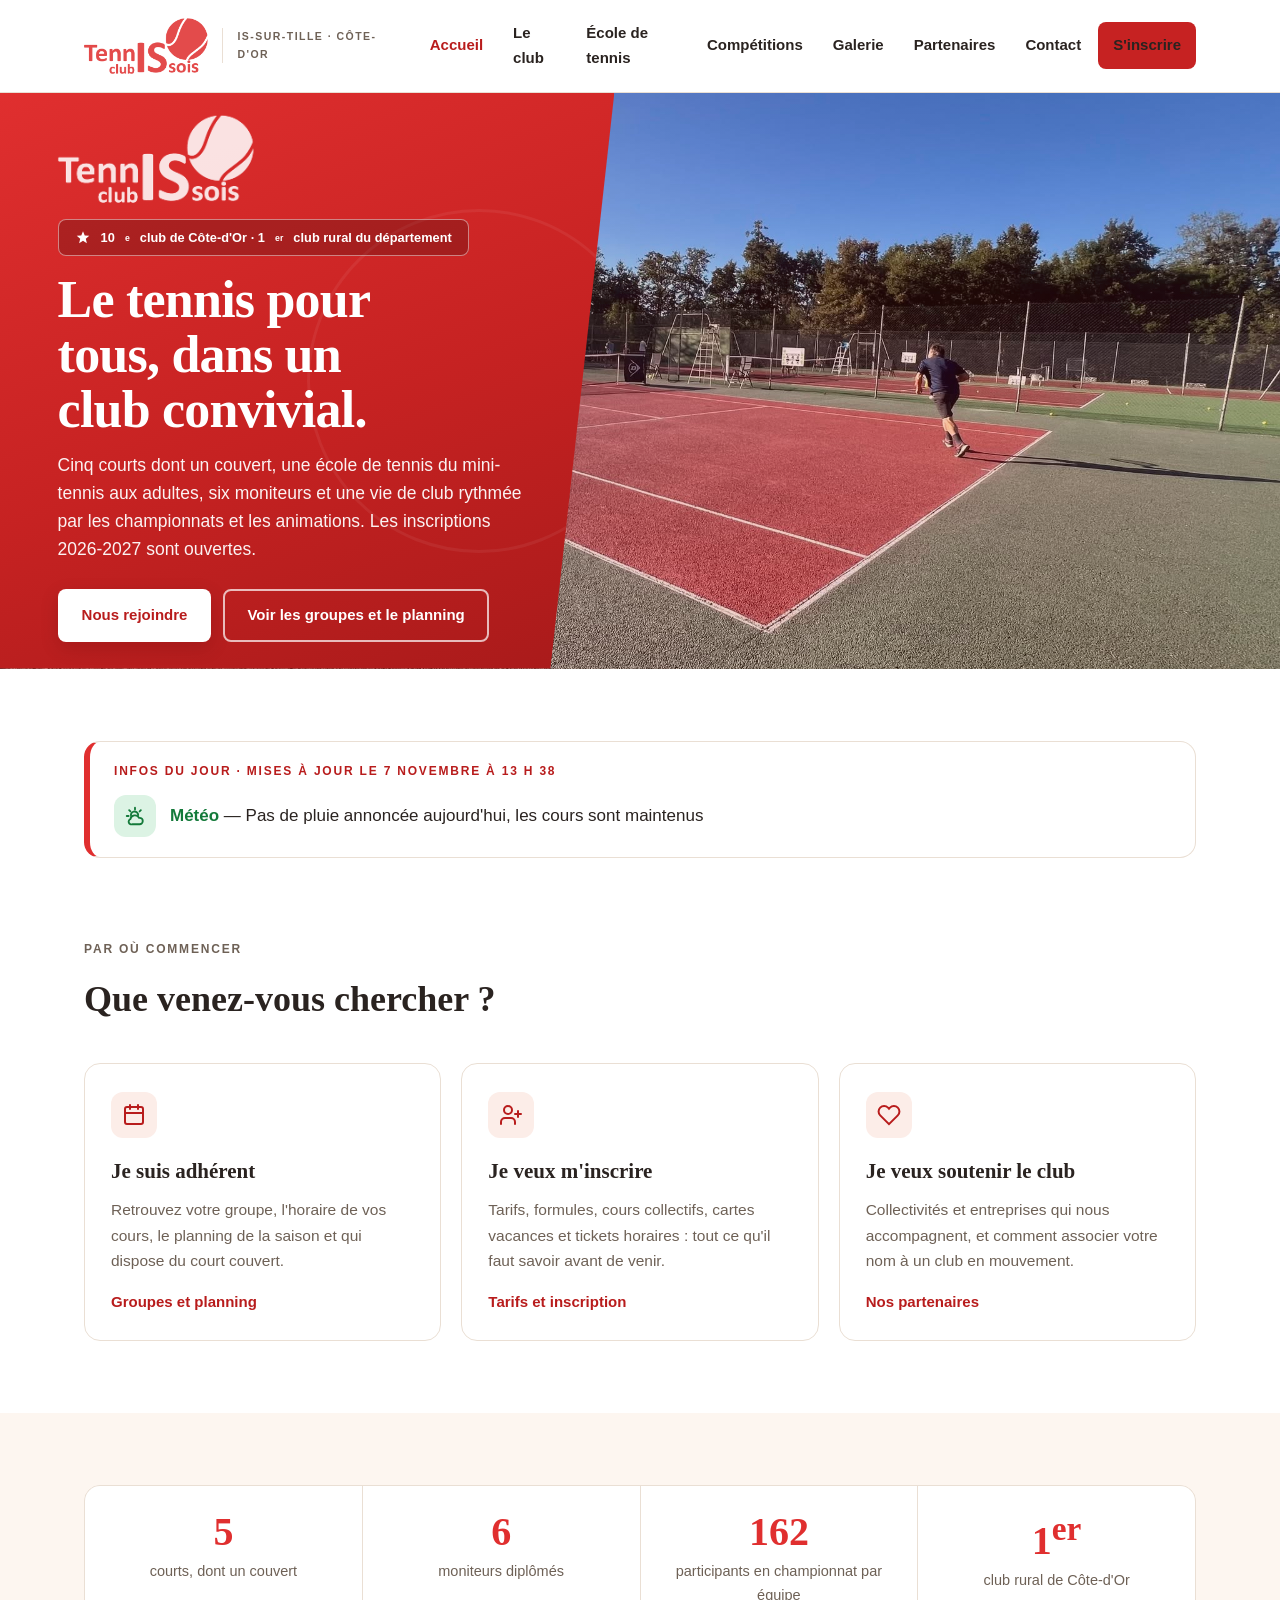
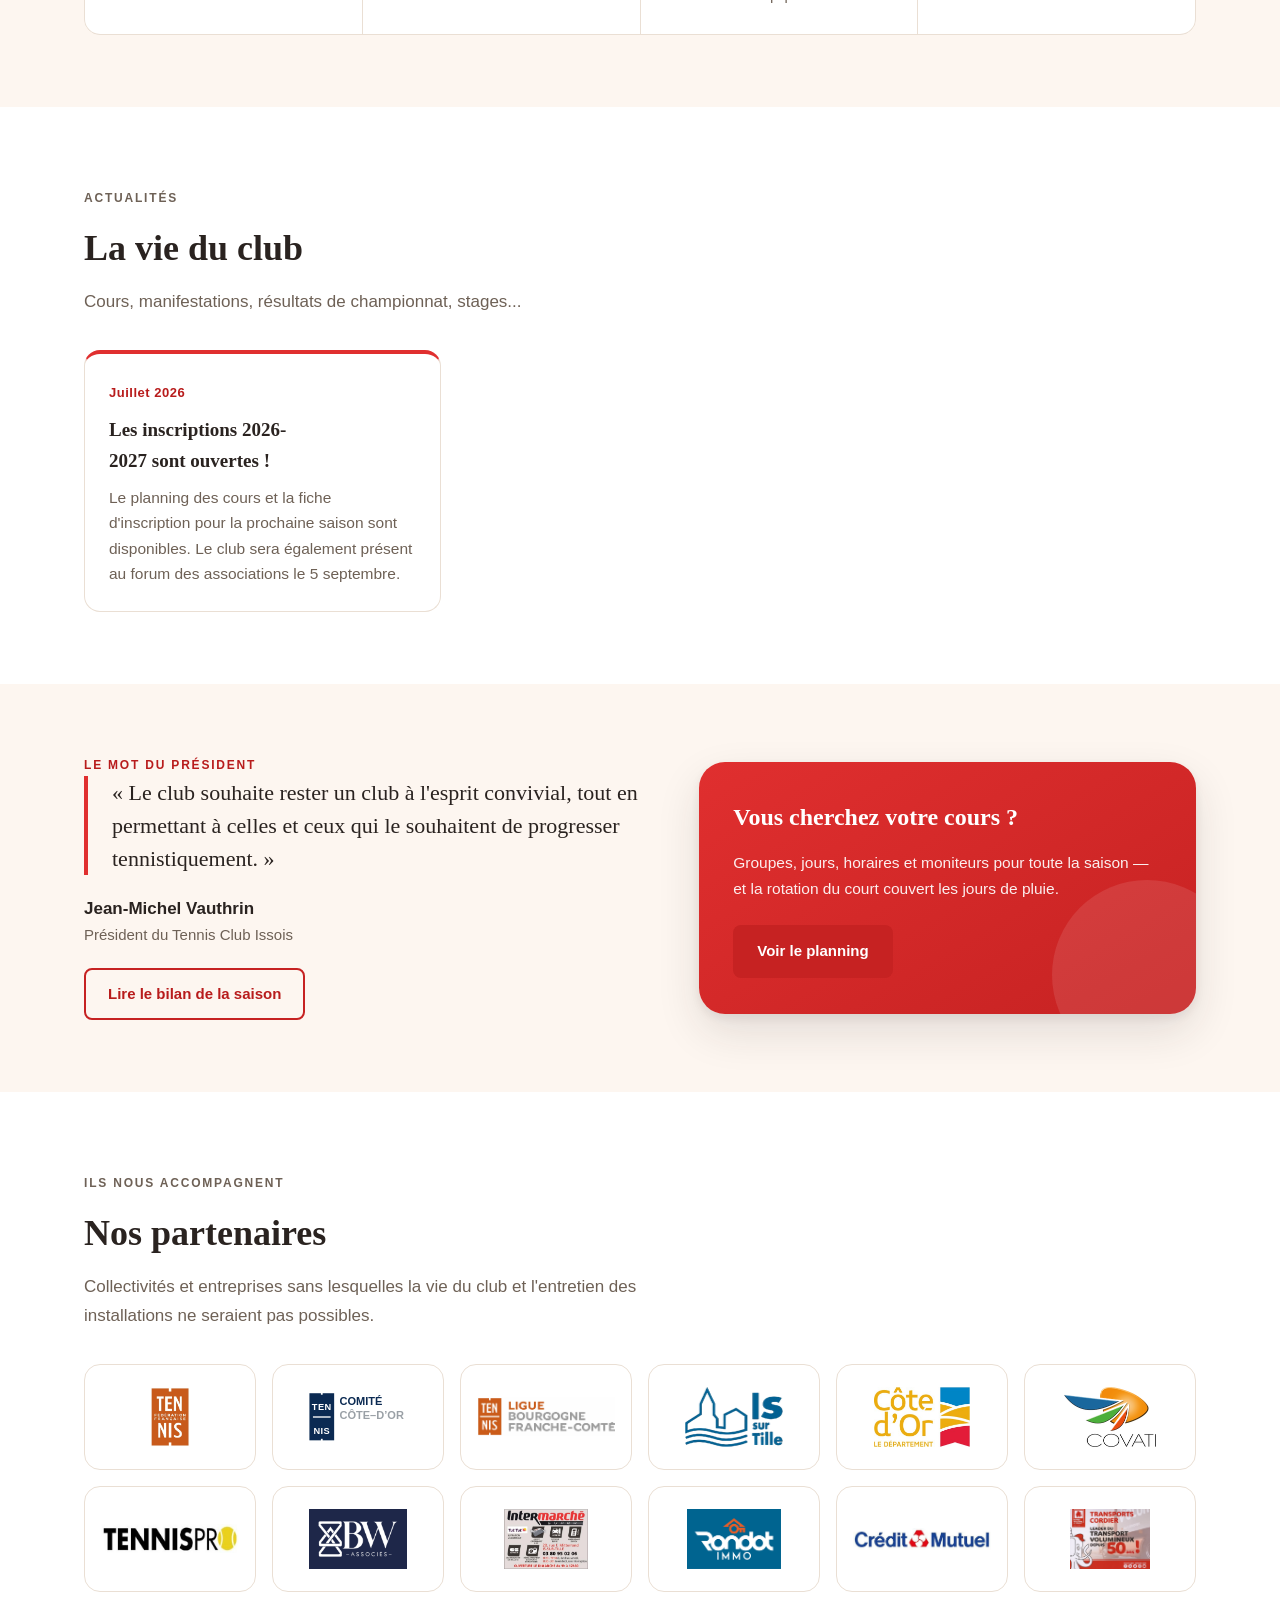
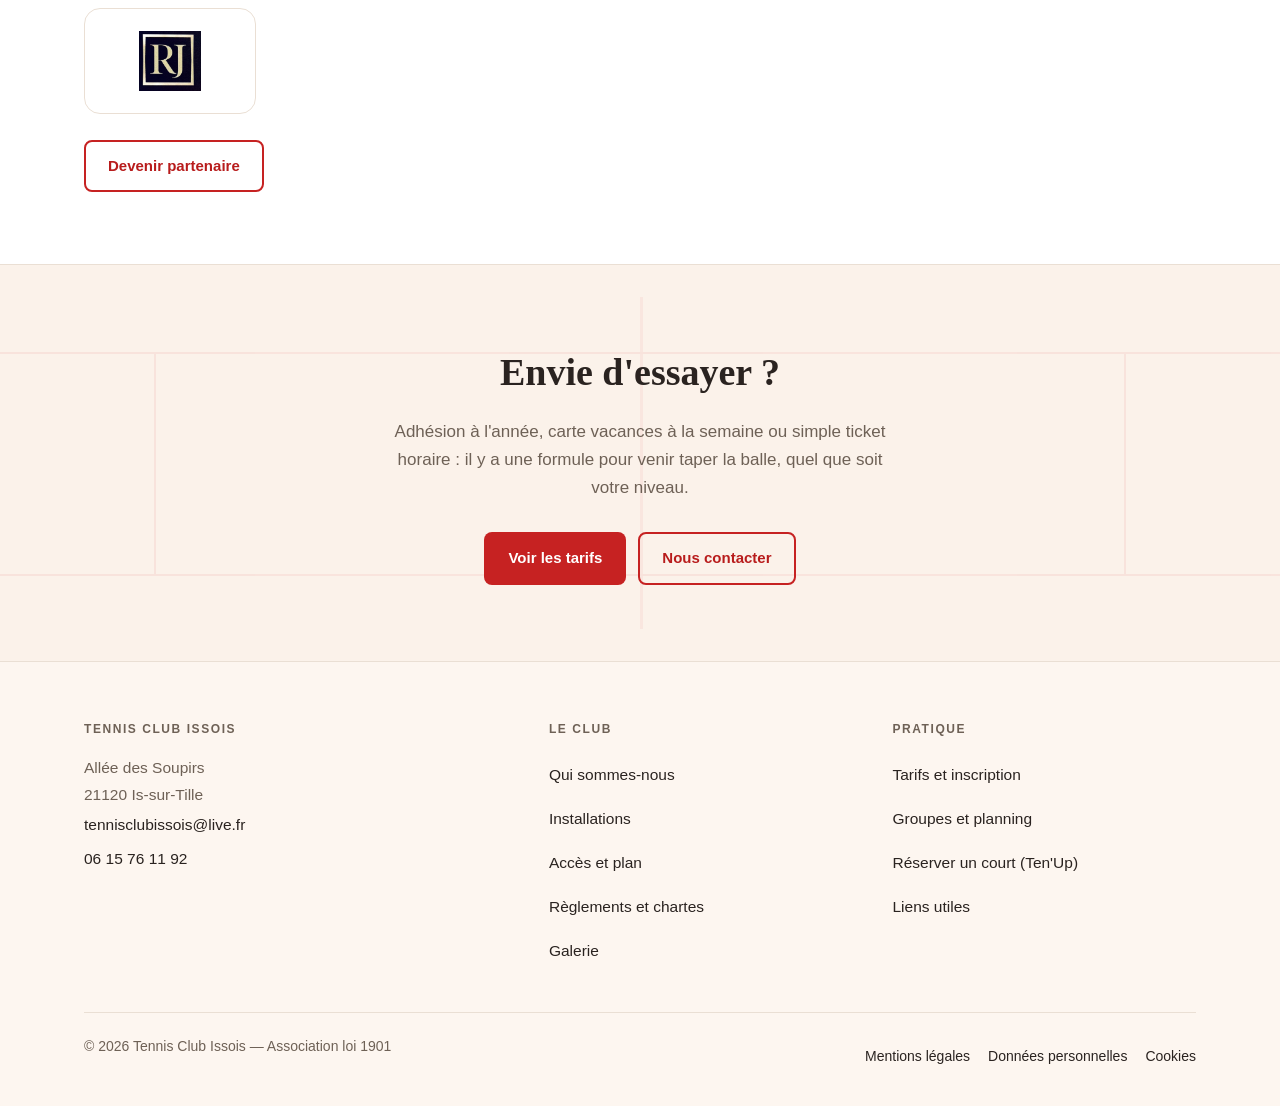
==== commit 99216491: "Site : mise à jour de la page index depuis MyTCI (Administrateur)" ====
--- a/index.html
+++ b/index.html
@@ -68,9 +68,9 @@
           <!--z:hero.accroche-->10<sup>e</sup> club de Côte-d'Or · 1<sup>er</sup> club rural du département<!--/z-->
         </p>
         <h1><!--z:hero.titre-->Le tennis pour tous, dans un club convivial.<!--/z--></h1>
-        <p class="hero-texte"><!--z:hero.texte-->Cinq courts dont un couvert, une école de tennis du mini-tennis aux adultes,
-          six moniteurs et une vie de club rythmée par les championnats et les animations.
-          Les inscriptions 2026-2027 sont ouvertes.<!--/z--></p>
+        <p class="hero-texte"><!--z:hero.texte-->Cinq courts dont un couvert, une école de tennis du mini-tennis aux adultes,
+        six moniteurs et une vie de club rythmée par les championnats et les animations.
+        Les inscriptions 2026-2027 sont ouvertes.<!--/z--></p>
         <div class="hero-actions">
           <a class="btn btn-blanc" href="/inscription.html">Nous rejoindre</a>
           <a class="btn btn-blanc-ligne" href="/ecole-de-tennis.html#planning">Voir les groupes et le planning</a>
@@ -84,6 +84,20 @@
       <span class="hero-a-voile" aria-hidden="true"></span>
     </div>
   </section>
+
+  <!-- ── Infos du jour (MyTCI › Site internet › Accueil) : vide = rien d'affiché ── -->
+  <div id="infos-jour"><!--zl:infos-jour-->
+  <section class="section" style="padding-bottom:0" aria-label="Infos du jour">
+    <div class="contenu">
+      <div style="background:#fff;border:1px solid var(--lisere);border-left:6px solid var(--rouge);border-radius:var(--r-md);padding:20px 24px">
+        <p class="surtitre">Infos du jour · mises à jour le 7 novembre à 13 h 38</p>
+        <ul style="list-style:none;margin:14px 0 0;padding:0;display:grid;gap:12px">
+          <li class="info-jour" data-sujet="meteo" data-etat="ok" style="display:flex;gap:14px;align-items:center"><span aria-hidden="true" style="flex:none;width:42px;height:42px;border-radius:12px;display:grid;place-items:center;color:#147A3A;background:#DCF3E4"><svg width="22" height="22" viewBox="0 0 24 24" fill="none" stroke="currentColor" stroke-width="2" stroke-linecap="round" stroke-linejoin="round"><path d="M12 3v2M5.6 5.6l1.4 1.4M3 12h2M18.4 5.6 17 7"/><path d="M8 13a4 4 0 1 1 7.5-2"/><path d="M9 21h8a3.5 3.5 0 0 0 0-7h-.6A5 5 0 0 0 7 15.5 2.8 2.8 0 0 0 9 21z"/></svg></span><span><b style="color:#147A3A">Météo</b> — <span class="info-texte">Pas de pluie annoncée aujourd'hui, les cours sont maintenus</span></span></li>
+        </ul>
+      </div>
+    </div>
+  </section>
+  <!--/zl--></div>
 
   <!-- ── Les trois chemins ──────────────────────────────────── -->
   <section class="section">
@@ -136,11 +150,11 @@
   <!-- ── Chiffres ───────────────────────────────────────────── -->
   <section class="section section-doux">
     <div class="contenu">
-      <div class="chiffres"><!--zl:chiffres-->
-        <div class="chiffre"><p class="n">5</p><p class="l">courts, dont un couvert</p></div>
-        <div class="chiffre"><p class="n">6</p><p class="l">moniteurs diplômés</p></div>
-        <div class="chiffre"><p class="n">162</p><p class="l">participants en championnat par équipe</p></div>
-        <div class="chiffre"><p class="n">1<sup>er</sup></p><p class="l">club rural de Côte-d'Or</p></div>
+      <div class="chiffres"><!--zl:chiffres-->
+        <div class="chiffre"><p class="n">5</p><p class="l">courts, dont un couvert</p></div>
+        <div class="chiffre"><p class="n">6</p><p class="l">moniteurs diplômés</p></div>
+        <div class="chiffre"><p class="n">162</p><p class="l">participants en championnat par équipe</p></div>
+        <div class="chiffre"><p class="n">1<sup>er</sup></p><p class="l">club rural de Côte-d'Or</p></div>
       <!--/zl--></div>
     </div>
   </section>
@@ -154,12 +168,12 @@
         <p><!--z:actus.intro-->Cours, manifestations, résultats de championnat, stages...<!--/z--></p>
       </div>
 
-      <div class="actus"><!--zl:actus-->
-        <article class="actu">
-          <time datetime="2026-07">Juillet 2026</time>
-          <h3>Les inscriptions 2026-2027 sont ouvertes ! </h3>
-          <p>Le planning des cours et la fiche d'inscription pour la prochaine saison sont disponibles. Le club sera également présent au forum des associations le 5 septembre.</p>
-        </article>
+      <div class="actus"><!--zl:actus-->
+        <article class="actu">
+          <time datetime="2026-07">Juillet 2026</time>
+          <h3>Les inscriptions 2026-2027 sont ouvertes ! </h3>
+          <p>Le planning des cours et la fiche d'inscription pour la prochaine saison sont disponibles. Le club sera également présent au forum des associations le 5 septembre.</p>
+        </article>
       <!--/zl--></div>
     </div>
   </section>
@@ -170,10 +184,8 @@
       <div class="mot">
         <div>
           <p class="surtitre">Le mot du président</p>
-          <blockquote><!--z:mot.citation-->
-            « Le club souhaite rester un club à l'esprit convivial, tout en permettant
-            à celles et ceux qui le souhaitent de progresser tennistiquement. »
-          <!--/z--></blockquote>
+          <blockquote><!--z:mot.citation-->« Le club souhaite rester un club à l'esprit convivial, tout en permettant
+            à celles et ceux qui le souhaitent de progresser tennistiquement. »<!--/z--></blockquote>
           <p class="signe">
             <strong><!--z:mot.nom-->Jean-Michel Vauthrin<!--/z--></strong>
             <span><!--z:mot.fonction-->Président du Tennis Club Issois<!--/z--></span>
@@ -203,20 +215,21 @@
            l'entretien des installations ne seraient pas possibles.</p>
       </div>
 
-      <div class="partenaires">
-        <a class="partenaire" href="https://www.fft.fr" rel="noopener" target="_blank"><img src="img/partenaires/fft.jpg" width="282" height="429" alt="Fédération Française de Tennis" loading="lazy"></a>
-        <a class="partenaire" href="https://cote-dor.fft.fr/" rel="noopener" target="_blank"><img src="img/partenaires/comite-cd21.svg" width="600" height="337" alt="Comité de Côte-d'Or de tennis" loading="lazy"></a>
-        <a class="partenaire" href="https://www.ligue-bfc-tennis.fr" rel="noopener" target="_blank"><img src="img/partenaires/ligue-bfc.png" width="600" height="166" alt="Ligue Bourgogne-Franche-Comté de tennis" loading="lazy"></a>
-        <a class="partenaire" href="https://www.is-sur-tille.fr" rel="noopener" target="_blank"><img src="img/partenaires/is-sur-tille.png" width="197" height="120" alt="Ville d'Is-sur-Tille" loading="lazy"></a>
-        <a class="partenaire" href="https://www.cotedor.fr" rel="noopener" target="_blank"><img src="img/partenaires/cotedor.jpg" width="380" height="236" alt="Département de la Côte-d'Or" loading="lazy"></a>
-        <a class="partenaire" href="https://www.covati.fr" rel="noopener" target="_blank"><img src="img/partenaires/covati.png" width="183" height="120" alt="Covati" loading="lazy"></a>
-        <a class="partenaire" href="https://www.tennispro.fr" rel="noopener" target="_blank"><img src="img/partenaires/tennispro.jpg" width="359" height="74" alt="TennisPro" loading="lazy"></a>
-        <a class="partenaire" href="https://www.bwassocies.fr" rel="noopener" target="_blank"><img src="img/partenaires/bw.png" width="314" height="192" alt="BW Associés" loading="lazy"></a>
-        <a class="partenaire" href="https://www.rj-recrutement.fr" rel="noopener" target="_blank"><img src="img/partenaires/rj.jpg" width="400" height="390" alt="RJ Recrutement" loading="lazy"></a>
-        <a class="partenaire" href="https://www.rondot-immo.fr" rel="noopener" target="_blank"><img src="img/partenaires/rondot.png" width="400" height="254" alt="Rondot Immobilier" loading="lazy"></a>
-        <a class="partenaire" href="https://www.creditmutuel.fr/fr/caisse/bourgogne-franche-comte/cote-d%27or/10278-02526-00" rel="noopener" target="_blank"><img src="img/partenaires/credit-mutuel.jpg" width="380" height="59" alt="Crédit Mutuel" loading="lazy"></a>
-        <a class="partenaire" href="https://www.hyper-volume.fr/" rel="noopener" target="_blank"><img src="img/partenaires/cordier-affiche.jpg" width="680" height="515" alt="Transports Cordier — Hyper Volume" loading="lazy"></a>
-      </div>
+      <div class="partenaires"><!--zl:logos-partenaires-->
+        <a class="partenaire" href="https://www.fft.fr" rel="noopener" target="_blank"><img src="img/partenaires/fft.jpg" alt="Fédération Française de Tennis" loading="lazy"></a>
+        <a class="partenaire" href="https://cote-dor.fft.fr/" rel="noopener" target="_blank"><img src="img/partenaires/comite-cd21.svg" alt="Comité de Côte-d'Or de tennis" loading="lazy"></a>
+        <a class="partenaire" href="https://www.ligue-bfc-tennis.fr" rel="noopener" target="_blank"><img src="img/partenaires/ligue-bfc.png" alt="Ligue Bourgogne-Franche-Comté de tennis" loading="lazy"></a>
+        <a class="partenaire" href="https://www.is-sur-tille.fr" rel="noopener" target="_blank"><img src="img/partenaires/is-sur-tille.png" alt="Ville d'Is-sur-Tille" loading="lazy"></a>
+        <a class="partenaire" href="https://www.cotedor.fr" rel="noopener" target="_blank"><img src="img/partenaires/cotedor.jpg" alt="Département de la Côte-d'Or" loading="lazy"></a>
+        <a class="partenaire" href="https://www.covati.fr" rel="noopener" target="_blank"><img src="img/partenaires/covati.png" alt="Covati" loading="lazy"></a>
+        <a class="partenaire" href="https://www.tennispro.fr" rel="noopener" target="_blank"><img src="img/partenaires/tennispro.jpg" alt="TennisPro" loading="lazy"></a>
+        <a class="partenaire" href="https://www.bwassocies.fr" rel="noopener" target="_blank"><img src="img/partenaires/bw.png" alt="BW Associés" loading="lazy"></a>
+        <div class="partenaire"><img src="img/partenaires/0583d7b87b6e4c0e8cc18fbda69fbc46.jpg" alt="" loading="lazy"></div>
+        <a class="partenaire" href="https://www.rondot-immo.fr" rel="noopener" target="_blank"><img src="img/partenaires/rondot.png" alt="Rondot Immobilier" loading="lazy"></a>
+        <a class="partenaire" href="https://www.creditmutuel.fr/fr/caisse/bourgogne-franche-comte/cote-d%27or/10278-02526-00" rel="noopener" target="_blank"><img src="img/partenaires/credit-mutuel.jpg" alt="Crédit Mutuel" loading="lazy"></a>
+        <a class="partenaire" href="https://www.hyper-volume.fr/" rel="noopener" target="_blank"><img src="img/partenaires/cordier-affiche.jpg" alt="Transports Cordier — Hyper Volume" loading="lazy"></a>
+        <a class="partenaire" href="https://www.rj-recrutement.fr" rel="noopener" target="_blank"><img src="img/partenaires/rj.jpg" alt="RJ Recrutement" loading="lazy"></a>
+      <!--/zl--></div>
 
       <p style="margin-top:26px">
         <a class="btn btn-ligne" href="/partenaires.html">Devenir partenaire</a>
@@ -232,7 +245,7 @@
     </div>
     <div class="contenu">
       <h2><!--z:appel.titre-->Envie d'essayer&nbsp;?<!--/z--></h2>
-      <p><!--z:appel.texte-->Adhésion à l'année, carte vacances à la semaine ou simple ticket horaire :
+      <p><!--z:appel.texte-->Adhésion à l'année, carte vacances à la semaine ou simple ticket horaire :
          il y a une formule pour venir taper la balle, quel que soit votre niveau.<!--/z--></p>
       <div class="appel-actions">
         <a class="btn btn-plein" href="/inscription.html">Voir les tarifs</a>
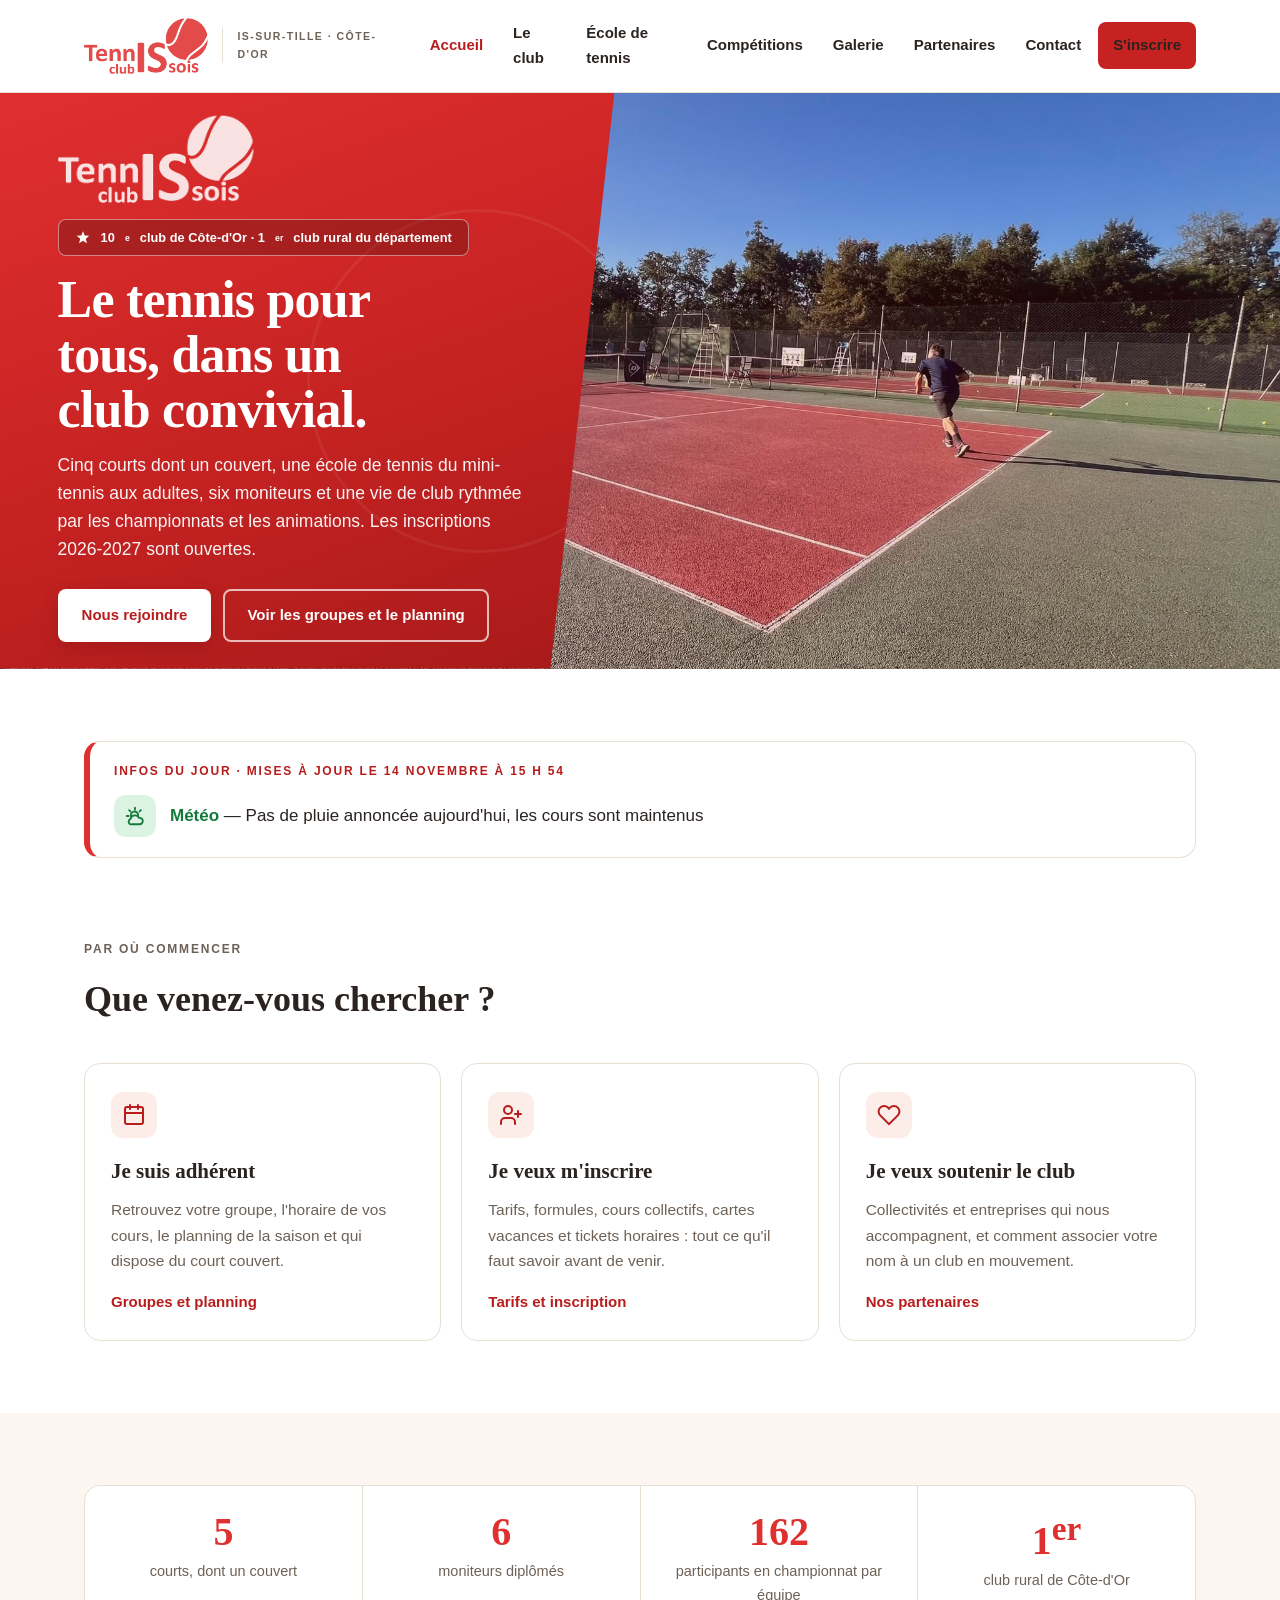
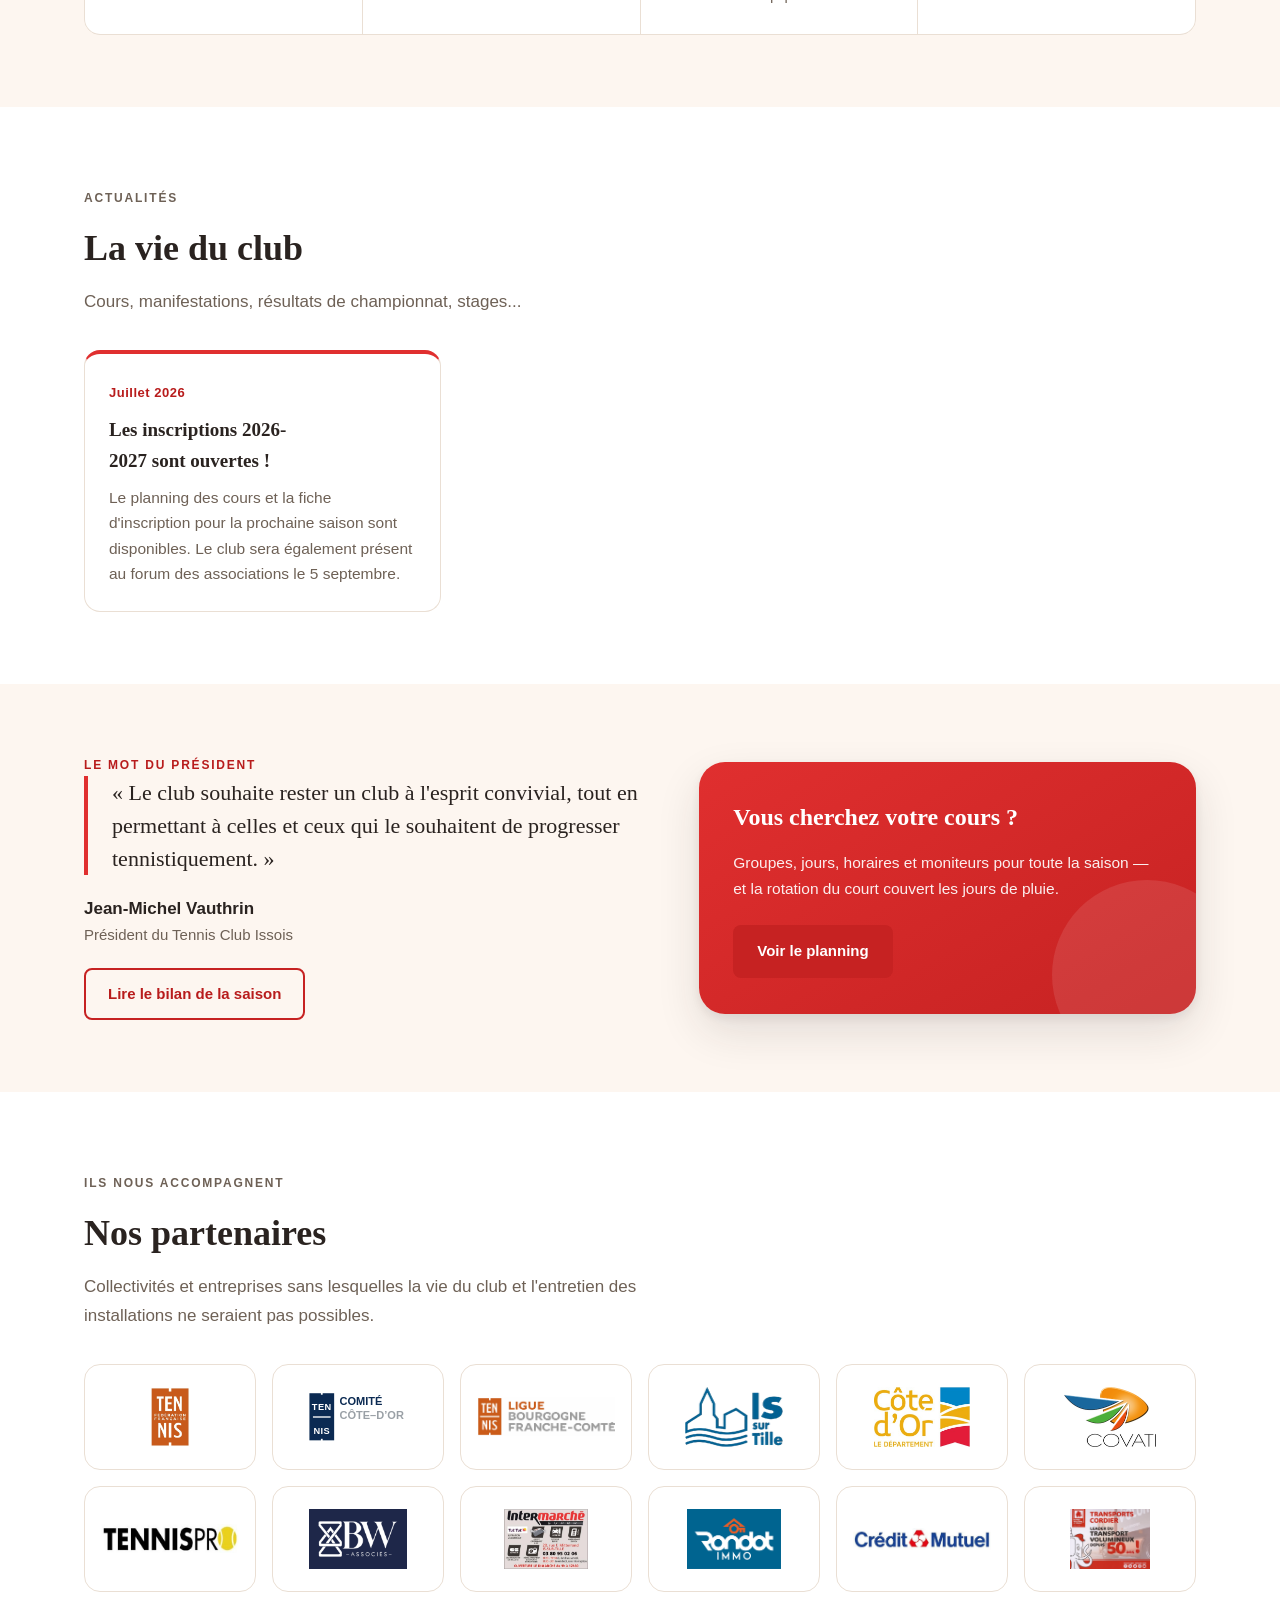
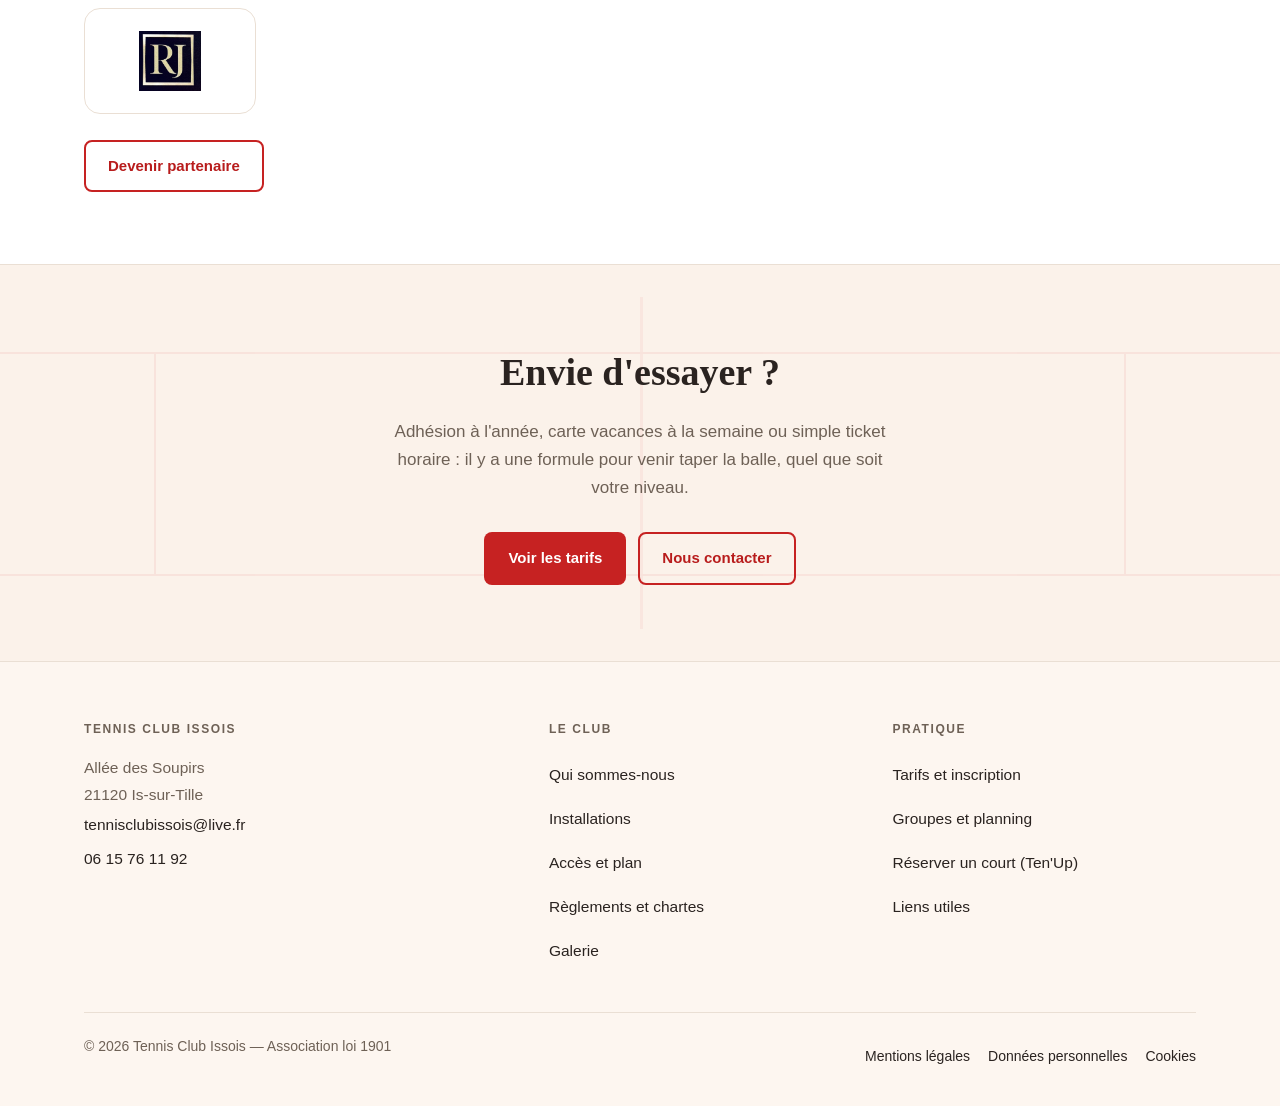
==== commit fdabef33: "Site : mise à jour de la page index depuis MyTCI (Administrateur)" ====
--- a/index.html
+++ b/index.html
@@ -7,6 +7,46 @@
   <title>Tennis Club Issois — 1ᵉʳ club rural de Côte-d'Or</title>
   <meta name="description" content="Le Tennis Club Issois accueille jeunes et adultes à Is-sur-Tille : école de tennis, 5 courts dont un couvert, championnats et animations. Inscriptions ouvertes pour la saison 2026-2027.">
   <link rel="canonical" href="https://tennisclubissois.fr/">
+  <!-- Pour Google et les réseaux sociaux : l'image, le logo et l'adresse du club. Invisible pour les visiteurs. -->
+  <meta property="og:type" content="website">
+  <meta property="og:site_name" content="Tennis Club Issois">
+  <meta property="og:title" content="Tennis Club Issois — 1ᵉʳ club rural de Côte-d'Or">
+  <meta property="og:description" content="Le Tennis Club Issois accueille jeunes et adultes à Is-sur-Tille : école de tennis, 5 courts dont un couvert, championnats et animations. Inscriptions ouvertes pour la saison 2026-2027.">
+  <meta property="og:url" content="https://tennisclubissois.fr/">
+  <meta property="og:image" content="https://tennisclubissois.fr/img/accueil-hero.jpg">
+  <meta property="og:image:width" content="2048">
+  <meta property="og:image:height" content="1152">
+  <meta property="og:image:alt" content="Joueurs sur les courts du Tennis Club Issois">
+  <meta property="og:locale" content="fr_FR">
+  <script type="application/ld+json">
+  {
+    "@context": "https://schema.org",
+    "@type": "SportsClub",
+    "@id": "https://tennisclubissois.fr/#club",
+    "name": "Tennis Club Issois",
+    "alternateName": "TCI",
+    "url": "https://tennisclubissois.fr/",
+    "logo": "https://tennisclubissois.fr/img/logo-tci@2x.png",
+    "image": [
+      "https://tennisclubissois.fr/img/accueil-hero.jpg"
+    ],
+    "sport": "Tennis",
+    "description": "Le Tennis Club Issois accueille jeunes et adultes à Is-sur-Tille : école de tennis, 5 courts dont un couvert, championnats et animations. Inscriptions ouvertes pour la saison 2026-2027.",
+    "email": "tennisclubissois@live.fr",
+    "telephone": "+33615761192",
+    "address": {
+      "@type": "PostalAddress",
+      "streetAddress": "Allée des Soupirs",
+      "postalCode": "21120",
+      "addressLocality": "Is-sur-Tille",
+      "addressRegion": "Côte-d'Or",
+      "addressCountry": "FR"
+    },
+    "sameAs": [
+      "https://www.facebook.com/tennisclubissois2/"
+    ]
+  }
+  </script>
   <link rel="icon" href="img/favicon.png" type="image/png">
   <link rel="apple-touch-icon" href="img/icone-tci.png">
   <meta name="theme-color" content="#C62222">
@@ -90,7 +130,7 @@
   <section class="section" style="padding-bottom:0" aria-label="Infos du jour">
     <div class="contenu">
       <div style="background:#fff;border:1px solid var(--lisere);border-left:6px solid var(--rouge);border-radius:var(--r-md);padding:20px 24px">
-        <p class="surtitre">Infos du jour · mises à jour le 7 novembre à 13 h 38</p>
+        <p class="surtitre">Infos du jour · mises à jour le 14 novembre à 15 h 54</p>
         <ul style="list-style:none;margin:14px 0 0;padding:0;display:grid;gap:12px">
           <li class="info-jour" data-sujet="meteo" data-etat="ok" style="display:flex;gap:14px;align-items:center"><span aria-hidden="true" style="flex:none;width:42px;height:42px;border-radius:12px;display:grid;place-items:center;color:#147A3A;background:#DCF3E4"><svg width="22" height="22" viewBox="0 0 24 24" fill="none" stroke="currentColor" stroke-width="2" stroke-linecap="round" stroke-linejoin="round"><path d="M12 3v2M5.6 5.6l1.4 1.4M3 12h2M18.4 5.6 17 7"/><path d="M8 13a4 4 0 1 1 7.5-2"/><path d="M9 21h8a3.5 3.5 0 0 0 0-7h-.6A5 5 0 0 0 7 15.5 2.8 2.8 0 0 0 9 21z"/></svg></span><span><b style="color:#147A3A">Météo</b> — <span class="info-texte">Pas de pluie annoncée aujourd'hui, les cours sont maintenus</span></span></li>
         </ul>
@@ -224,7 +264,7 @@
         <a class="partenaire" href="https://www.covati.fr" rel="noopener" target="_blank"><img src="img/partenaires/covati.png" alt="Covati" loading="lazy"></a>
         <a class="partenaire" href="https://www.tennispro.fr" rel="noopener" target="_blank"><img src="img/partenaires/tennispro.jpg" alt="TennisPro" loading="lazy"></a>
         <a class="partenaire" href="https://www.bwassocies.fr" rel="noopener" target="_blank"><img src="img/partenaires/bw.png" alt="BW Associés" loading="lazy"></a>
-        <div class="partenaire"><img src="img/partenaires/0583d7b87b6e4c0e8cc18fbda69fbc46.jpg" alt="" loading="lazy"></div>
+        <a class="partenaire" href="https://www.intermarche.com/magasins/07148/is-sur-tille-21120/infos-pratiques?srsltid=AYCX9vLwXl82kBkmstzNC1vJ4j5Imrbgiw7CANsDYDJFC9b0wzKfZirJ" rel="noopener" target="_blank"><img src="img/partenaires/9c8226d3816845bfbc58ff9a040688b1.jpg" alt="Intermarché" loading="lazy"></a>
         <a class="partenaire" href="https://www.rondot-immo.fr" rel="noopener" target="_blank"><img src="img/partenaires/rondot.png" alt="Rondot Immobilier" loading="lazy"></a>
         <a class="partenaire" href="https://www.creditmutuel.fr/fr/caisse/bourgogne-franche-comte/cote-d%27or/10278-02526-00" rel="noopener" target="_blank"><img src="img/partenaires/credit-mutuel.jpg" alt="Crédit Mutuel" loading="lazy"></a>
         <a class="partenaire" href="https://www.hyper-volume.fr/" rel="noopener" target="_blank"><img src="img/partenaires/cordier-affiche.jpg" alt="Transports Cordier — Hyper Volume" loading="lazy"></a>
--- a/css/style.css
+++ b/css/style.css
@@ -1,1597 +1,1611 @@
-/* ═══════════════════════════════════════════════════════════════
-   Tennis Club Issois — feuille de style du site public
-   ═══════════════════════════════════════════════════════════════
-
-   Aucune police externe n'est chargée : ni Google Fonts, ni CDN.
-   Ce n'est pas une simplification, c'est une conséquence directe de
-   la politique de confidentialité — charger une police depuis un
-   serveur tiers lui transmet l'adresse IP de chaque visiteur, ce qui
-   contredirait la phrase « aucun transfert hors de l'Union
-   européenne ». Les polices système sont donc utilisées, et la page
-   se charge d'autant plus vite.
-   ─────────────────────────────────────────────────────────────── */
-
-:root {
-  /* Rouge relevé dans le logotype du club (#E02F2F).
-     Il est décliné en trois valeurs, et ce n'est pas un caprice : le rouge du
-     logo ne donne que 4,55:1 avec du blanc, soit tout juste le seuil AA, et
-     4,31:1 en petit texte sur fond clair — donc insuffisant. Les aplats
-     portant du texte et les liens utilisent donc des variantes plus profondes,
-     tandis que le logo garde sa teinte exacte. */
-  --rouge:        #E02F2F;  /* teinte du logo — accents, pictogrammes */
-  --rouge-fond:   #C62222;  /* grands aplats portant du texte blanc — 5,75:1 */
-  --rouge-texte:  #B81C1C;  /* petit texte et liens sur fond clair — 6,5:1 */
-  --rouge-lave:   #FCEDE8;  /* fond de survol, pastilles */
-
-  /* Neutres CHAUDS. Les premiers essais utilisaient un gris rosé froid et
-     deux aplats presque noirs : l'ensemble faisait sévère, ce qui contredit
-     un club qui se décrit lui-même comme convivial. Crème et brun chaud
-     ouvrent la page sans rien perdre en lisibilité. */
-  --creme:        #FDF6F0;
-  --creme-fonce:  #F7EBE1;
-  --sable:        #FBF2EA;
-  --encre:        #2A2320;  /* brun très sombre, jamais du noir pur */
-  --gris:         #6E6156;
-  --lisere:       #EADFD4;
-  --fond:         #FFFFFF;
-
-  --vert:         #2E7D57;
-
-  --large:  1160px;
-  --etroit: 760px;
-
-  --r-sm: 8px;
-  --r-md: 16px;
-  --r-lg: 26px;
-
-  --ombre: 0 2px 4px rgba(42, 35, 32, .04), 0 10px 30px rgba(42, 35, 32, .07);
-  --ombre-forte: 0 4px 10px rgba(42, 35, 32, .07), 0 18px 44px rgba(42, 35, 32, .12);
-
-  --serif: "Iowan Old Style", "Palatino Linotype", Palatino, Georgia, serif;
-  --sans: -apple-system, BlinkMacSystemFont, "Segoe UI", Roboto,
-          "Helvetica Neue", Arial, sans-serif;
-}
-
-*, *::before, *::after { box-sizing: border-box; }
-
-html { scroll-behavior: smooth; }
-@media (prefers-reduced-motion: reduce) {
-  html { scroll-behavior: auto; }
-  *, *::before, *::after { animation: none !important; transition: none !important; }
-}
-
-body {
-  margin: 0;
-  font-family: var(--sans);
-  font-size: 17px;
-  line-height: 1.65;
-  color: var(--encre);
-  background: var(--fond);
-  -webkit-font-smoothing: antialiased;
-}
-
-h1, h2, h3 { font-family: var(--serif); font-weight: 600; margin: 0; text-wrap: balance; }
-p { margin: 0; }
-img { max-width: 100%; display: block; }
-a { color: var(--rouge-texte); }
-
-/* Le focus doit rester visible : c'est la seule façon de naviguer au clavier. */
-:focus-visible { outline: 3px solid var(--rouge); outline-offset: 3px; border-radius: 2px; }
-
-.saut-contenu {
-  position: absolute; left: -9999px; top: 0;
-  background: var(--encre); color: #fff; padding: 12px 20px; z-index: 100;
-}
-.saut-contenu:focus { left: 0; }
-
-.contenu { max-width: var(--large); margin: 0 auto; padding: 0 24px; }
-.contenu-etroit { max-width: var(--etroit); margin: 0 auto; padding: 0 24px; }
-
-/* ── En-tête ─────────────────────────────────────────────────── */
-
-.entete {
-  position: sticky; top: 0; z-index: 50;
-  background: rgba(255, 255, 255, .96);
-  backdrop-filter: blur(8px);
-  border-bottom: 1px solid var(--lisere);
-}
-.entete-inner {
-  max-width: var(--large); margin: 0 auto; padding: 12px 24px;
-  display: flex; align-items: center; gap: 20px;
-}
-.marque { display: flex; align-items: center; gap: 14px; text-decoration: none; color: inherit; }
-/* Le logotype contient déjà « Tennis club Issois » : le redoubler d'un titre
-   texte ferait bégayer l'en-tête. Seule la localité l'accompagne. */
-/* Le logotype fait 2,22 de large pour 1 de haut : à 46 px de haut il ne
-   mesurait que 102 px de large, et le mot « Tennis » y devenait illisible.
-   56 px lui donnent 124 px, soit une hauteur de capitale équivalente à du
-   texte de 14 px — le seuil de confort. */
-.marque img { height: 56px; width: auto; }
-.marque-lieu {
-  font-size: 10.5px; letter-spacing: .14em; text-transform: uppercase;
-  color: var(--gris); font-weight: 700;
-  padding-left: 14px; border-left: 1px solid var(--lisere);
-}
-@media (max-width: 560px) {
-  .marque img { height: 46px; }
-  .marque-lieu { display: none; }
-}
-
-.nav { margin-left: auto; display: flex; align-items: center; gap: 4px; }
-.nav a {
-  padding: 9px 13px; border-radius: var(--r-sm); text-decoration: none;
-  color: var(--encre); font-size: 15px; font-weight: 600;
-}
-.nav a:hover { background: var(--rouge-lave); color: var(--rouge-texte); }
-.nav a[aria-current="page"] { color: var(--rouge-texte); }
-
-.btn {
-  display: inline-block; padding: 12px 22px; border-radius: var(--r-sm);
-  font-size: 15px; font-weight: 700; text-decoration: none; border: 2px solid transparent;
-  cursor: pointer; font-family: inherit;
-}
-.btn-plein { background: var(--rouge-fond); color: #fff; }
-.btn-plein:hover { background: var(--rouge-texte); }
-.btn-ligne { border-color: var(--rouge-fond); color: var(--rouge-texte); background: transparent; }
-.btn-ligne:hover { background: var(--rouge-fond); color: #fff; }
-.btn-blanc { background: #fff; color: var(--rouge-texte); }
-.btn-blanc:hover { background: var(--rouge-lave); }
-.btn-blanc-ligne { border-color: rgba(255,255,255,.7); color: #fff; }
-.btn-blanc-ligne:hover { background: rgba(255,255,255,.14); border-color: #fff; }
-
-.burger {
-  display: none; margin-left: auto; background: none; border: 0; cursor: pointer;
-  padding: 10px; color: var(--encre);
-}
-.burger svg { display: block; }
-
-@media (max-width: 940px) {
-  .burger { display: block; }
-  .nav {
-    display: none; position: absolute; left: 0; right: 0; top: 100%;
-    flex-direction: column; align-items: stretch; gap: 0;
-    background: #fff; border-bottom: 1px solid var(--lisere);
-    padding: 8px 16px 16px; box-shadow: var(--ombre);
-  }
-  .nav.ouvert { display: flex; }
-  .nav a { padding: 13px 12px; font-size: 16px; }
-  .nav .btn { margin-top: 8px; text-align: center; }
-}
-
-/* ── Bandeau d'accueil ───────────────────────────────────────── */
-
-/* Le rouge du bandeau est plus profond que celui du logo : la teinte exacte
-   du logo (#E02F2F) ne donne que 4,55:1 avec du blanc, tout juste le seuil.
-   Le logo, lui, s'y pose en version blanche — la nuance ne se voit donc pas. */
-.hero {
-  position: relative; overflow: hidden; color: #fff;
-  background: linear-gradient(160deg, var(--rouge) 0%, var(--rouge-fond) 55%, #A81A1A 100%);
-}
-
-/* Vidéo d'ambiance en fond du bandeau. Elle se pose SUR le dégradé rouge, qui
-   reste le filet de sécurité : fichier absent, format non lu, connexion lente
-   → le bandeau garde son fond rouge, jamais de trou noir. */
-.hero-video {
-  position: absolute; inset: 0; width: 100%; height: 100%;
-  object-fit: cover; z-index: 0; pointer-events: none;
-}
-/* Voile rouge par-dessus la vidéo : il garantit le contraste du texte blanc
-   quelle que soit la luminosité des images (une vidéo claire rendrait le titre
-   illisible). Teinté du rouge du club, il conserve l'identité du bandeau. */
-.hero-voile {
-  position: absolute; inset: 0; z-index: 1; pointer-events: none;
-  background: linear-gradient(160deg, rgba(224,47,47,.80) 0%, rgba(198,34,34,.86) 55%, rgba(168,26,26,.90) 100%);
-}
-/* Les lignes de court et le contenu repassent au-dessus du voile. */
-.hero-lignes { z-index: 2; }
-.hero-inner  { position: relative; z-index: 3; }
-
-/* Mouvement réduit : on ne joue pas de vidéo animée. Le bandeau retrouve son
-   fond rouge et ses lignes de court, sans rien qui bouge. */
-@media (prefers-reduced-motion: reduce) {
-  .hero-video, .hero-voile { display: none; }
-}
-
-/* Motif de lignes de court : la géométrie d'un terrain, tracée en CSS.
-   Elle donne une identité au bandeau sans dépendre d'une photographie —
-   utile tant que le club n'a pas fourni ses images. */
-.hero-lignes {
-  position: absolute; inset: 0; opacity: .16; pointer-events: none;
-}
-.hero-lignes span { position: absolute; background: #fff; }
-.hero-lignes .l-h1 { left: 0; right: 0; top: 18%;  height: 2px; }
-.hero-lignes .l-h2 { left: 0; right: 0; top: 82%;  height: 2px; }
-.hero-lignes .l-h3 { left: 8%; right: 8%; top: 34%; height: 2px; }
-.hero-lignes .l-h4 { left: 8%; right: 8%; top: 66%; height: 2px; }
-.hero-lignes .l-v1 { top: 18%; bottom: 18%; left: 8%;  width: 2px; }
-.hero-lignes .l-v2 { top: 18%; bottom: 18%; right: 8%; width: 2px; }
-.hero-lignes .l-v3 { top: 34%; bottom: 34%; left: 50%; width: 2px; }
-.hero-lignes .l-filet { top: 0; bottom: 0; left: 50%; width: 3px; opacity: .55; }
-
-/* Le logotype ajoute 165 px au bandeau : sans resserrer les marges, celui-ci
-   remplissait tout l'écran et rien n'indiquait qu'il y avait une suite. La
-   section suivante doit dépasser de quelques dizaines de pixels — c'est ce
-   qui donne envie de faire défiler. */
-.hero-inner {
-  position: relative; max-width: var(--large); margin: 0 auto;
-  padding: 54px 24px 62px;
-}
-/* Le logotype en blanc, posé sur le rouge : c'est la version qui identifie le
-   club en un coup d'œil, là où une icône carrée obligeait à la doubler d'un
-   titre en texte. */
-.hero-logo { width: 244px; max-width: 68vw; height: auto; margin-bottom: 24px; }
-@media (max-width: 620px) { .hero-logo { width: 200px; margin-bottom: 18px; } }
-
-/* La pastille est ASSOMBRIE, pas éclaircie. Un voile blanc sur le rouge
-   l'éclaircit et fait tomber le contraste du texte blanc à 4,1:1 — sous le
-   seuil AA. Un voile noir le renforce au contraire : 6,8:1 à 20 %. */
-.claim {
-  display: inline-flex; align-items: center; gap: 10px;
-  background: rgba(0,0,0,.20); border: 1px solid rgba(255,255,255,.45);
-  padding: 7px 16px; border-radius: var(--r-sm);
-  font-size: 13.5px; font-weight: 700; letter-spacing: .01em;
-}
-.hero h1 {
-  font-size: clamp(34px, 5.6vw, 58px); line-height: 1.08;
-  margin: 22px 0 18px; max-width: 16ch;
-}
-.hero-texte { font-size: 19px; max-width: 54ch; color: rgba(255,255,255,.94); }
-.hero-actions { display: flex; flex-wrap: wrap; gap: 12px; margin-top: 30px; }
-
-/* ── Bandeau d'accueil, version deux parties ──────────────────────
-   Panneau rouge à gauche (~46 %) + photo pleine hauteur à droite,
-   séparés par une diagonale douce. Le rouge reste l'identité dominante
-   et le filet de sécurité (photo absente → dégradé rouge dessous). */
-.hero-accueil {
-  position: relative; overflow: hidden; isolation: isolate; color: #fff;
-  min-height: clamp(480px, 64vh, 660px);
-}
-
-/* Photo : couche de fond, pleine surface. Le dégradé rouge sous l'image
-   sert de repli si le fichier n'est pas là (l'image est alors retirée). */
-.hero-a-photo {
-  position: absolute; inset: 0; z-index: 0;
-  background: linear-gradient(160deg, var(--rouge) 0%, var(--rouge-fond) 55%, #A81A1A 100%);
-}
-.hero-a-img {
-  width: 100%; height: 100%; object-fit: cover;
-  /* Cadrage : léger biais vers la droite/le bas pour garder les joueurs
-     visibles, la gauche de la photo passant sous le panneau rouge. */
-  object-position: 60% 55%; display: block;
-}
-/* Voile rouge très léger : harmonise sans dénaturer, la photo reste lumineuse. */
-.hero-a-voile {
-  position: absolute; inset: 0; pointer-events: none;
-  background: linear-gradient(210deg, rgba(224,47,47,.12) 0%, rgba(168,26,26,.20) 100%);
-}
-
-/* Panneau rouge, découpé en diagonale douce sur son bord droit. */
-.hero-a-panneau {
-  position: absolute; top: 0; bottom: 0; left: 0; z-index: 2;
-  width: clamp(460px, 48%, 720px); max-width: 92%;
-  display: flex; align-items: center;
-  background: linear-gradient(160deg, var(--rouge) 0%, var(--rouge-fond) 55%, #A81A1A 100%);
-  clip-path: polygon(0 0, 100% 0, calc(100% - 5vw) 100%, 0 100%);
-  /* La diagonale gagne un peu de relief sans trait dur. */
-  filter: drop-shadow(10px 0 26px rgba(120, 8, 8, .34));
-}
-/* Immense balle de tennis en filigrane derrière le contenu (~6 %), coupée par
-   la diagonale — une texture, jamais un motif appuyé. */
-.hero-a-panneau::before {
-  content: ""; position: absolute; z-index: 0; pointer-events: none;
-  right: -6%; top: 50%; width: 56%; aspect-ratio: 1; transform: translateY(-50%);
-  border-radius: 50%; border: 3px solid #fff; opacity: .06;
-}
-.hero-a-contenu {
-  position: relative; z-index: 1; width: 100%; max-width: 560px;
-  padding: 34px clamp(24px, 3vw, 44px) 38px clamp(30px, 4.5vw, 76px);
-}
-.hero-accueil .hero-logo { width: 196px; max-width: 52%; height: auto; margin-bottom: 16px; }
-/* Le badge tient sur une seule ligne ; les exposants (10ᵉ, 1ᵉʳ) sont ramenés à
-   leur taille sans gonfler la hauteur de la pastille. */
-.hero-accueil .claim { white-space: nowrap; font-size: 12.75px; letter-spacing: .004em; }
-.hero-accueil .claim svg { flex: 0 0 auto; }
-.hero-accueil .claim sup { font-size: .68em; line-height: 0; }
-.hero-accueil h1 {
-  font-size: clamp(33px, 4.1vw, 52px); line-height: 1.06; letter-spacing: -.015em;
-  margin: 16px 0 14px; max-width: 18ch;
-}
-.hero-accueil .hero-texte { font-size: 17.5px; line-height: 1.6; max-width: 500px; color: rgba(255,255,255,.94); }
-.hero-accueil .hero-actions { margin-top: 26px; }
-
-/* Boutons — finition premium, dans l'esprit blanc/rouge du club. */
-.hero-accueil .btn-blanc {
-  box-shadow: 0 6px 18px rgba(80, 6, 6, .18);
-  transition: background .2s ease, box-shadow .2s ease;
-}
-.hero-accueil .btn-blanc:hover { background: #F1ECE8; box-shadow: 0 8px 22px rgba(80, 6, 6, .22); }
-.hero-accueil .btn-blanc-ligne { transition: background .25s ease, color .25s ease, border-color .25s ease; }
-.hero-accueil .btn-blanc-ligne:hover { background: #fff; color: var(--rouge-texte); border-color: #fff; }
-
-/* Animations d'entrée — discrètes, fluides, sans effet gadget. Posées
-   seulement si le visiteur accepte le mouvement : sinon tout reste visible. */
-@media (prefers-reduced-motion: no-preference) {
-  .hero-a-panneau { animation: heroPanneau .35s cubic-bezier(.22,1,.36,1) both; }
-  .hero-a-photo   { animation: heroPhoto .45s cubic-bezier(.22,1,.36,1) both; animation-delay: .08s; }
-  .hero-a-contenu > * { animation: heroMonte .35s cubic-bezier(.22,1,.36,1) both; }
-  .hero-a-contenu > .hero-logo    { animation-delay: .06s; }
-  .hero-a-contenu > .claim        { animation-delay: .12s; }
-  .hero-a-contenu > h1            { animation-delay: .18s; }
-  .hero-a-contenu > .hero-texte   { animation-delay: .24s; }
-  .hero-a-contenu > .hero-actions { animation-delay: .38s; }
-}
-@keyframes heroPanneau { from { opacity: 0; } to { opacity: 1; } }
-@keyframes heroMonte   { from { opacity: 0; transform: translateY(8px); } to { opacity: 1; transform: none; } }
-@keyframes heroPhoto   { from { opacity: 0; transform: translateX(24px) scale(1.03); } to { opacity: 1; transform: none; } }
-
-/* Sous 880 px : le panneau passe pleine largeur, la photo dessous. */
-@media (max-width: 880px) {
-  .hero-accueil { min-height: 0; display: flex; flex-direction: column; }
-  .hero-a-panneau {
-    position: static; width: 100%; max-width: none;
-    clip-path: none; filter: none;
-  }
-  .hero-a-panneau::before { display: none; }
-  .hero-a-contenu { max-width: 640px; margin: 0 auto; padding: 40px 24px 44px; }
-  .hero-a-photo { position: static; height: clamp(260px, 52vw, 420px); }
-  .hero-accueil .hero-logo { max-width: 200px; }
-}
-
-/* ── Bandeau institutionnel « Le club » ───────────────────────────
-   Même famille que l'accueil (panneau rouge, diagonale, voile, animations,
-   bouton blanc) mais court : le contenu de la page apparaît vite. */
-.hero-club {
-  position: relative; overflow: hidden; isolation: isolate; color: #fff;
-  min-height: clamp(440px, 60vh, 620px);
-}
-.hero-club-photo {
-  position: absolute; inset: 0; z-index: 0;
-  background: linear-gradient(160deg, var(--rouge) 0%, var(--rouge-fond) 55%, #A81A1A 100%);
-}
-.hero-club-img {
-  width: 100%; height: 100%; object-fit: cover; object-position: center; display: block;
-}
-/* Voile rouge très léger (≈10-15 %) : harmonise sans assombrir, la photo reste
-   naturelle et lumineuse. */
-.hero-club-voile {
-  position: absolute; inset: 0; pointer-events: none;
-  background: linear-gradient(210deg, rgba(224,47,47,.10) 0%, rgba(168,26,26,.15) 100%);
-}
-.hero-club-panneau {
-  position: absolute; top: 0; bottom: 0; left: 0; z-index: 2;
-  width: clamp(360px, 40%, 500px); max-width: 92%;
-  display: flex; align-items: center;
-  background: linear-gradient(160deg, var(--rouge) 0%, var(--rouge-fond) 55%, #A81A1A 100%);
-  clip-path: polygon(0 0, 100% 0, calc(100% - 5vw) 100%, 0 100%);
-  filter: drop-shadow(10px 0 26px rgba(120, 8, 8, .32));
-}
-/* Balle de tennis en filigrane (≈4 %), presque invisible, coupée par la diagonale. */
-.hero-club-panneau::before {
-  content: ""; position: absolute; z-index: 0; pointer-events: none;
-  right: -6%; top: 50%; width: 54%; aspect-ratio: 1; transform: translateY(-50%);
-  border-radius: 50%; border: 3px solid #fff; opacity: .05;
-}
-.hero-club-contenu {
-  position: relative; z-index: 1; width: 100%; max-width: 460px;
-  padding: 30px clamp(24px, 3vw, 44px) 30px clamp(28px, 4.5vw, 76px);
-}
-.hero-club h1 {
-  font-family: var(--serif); font-weight: 600;
-  font-size: clamp(36px, 4.4vw, 58px); line-height: 1; letter-spacing: .012em;
-  text-transform: uppercase; margin: 0 0 14px;
-}
-.hero-club-texte { font-size: 15px; line-height: 1.6; color: rgba(255,255,255,.94); max-width: 44ch; }
-.hero-club-actions { margin-top: 24px; }
-
-/* Bouton blanc — même finition que l'accueil. */
-.hero-club .btn-blanc {
-  box-shadow: 0 6px 18px rgba(80, 6, 6, .18);
-  transition: background .2s ease, box-shadow .2s ease;
-}
-.hero-club .btn-blanc:hover { background: #F1ECE8; box-shadow: 0 8px 22px rgba(80, 6, 6, .22); }
-
-/* Animations d'entrée, identiques à l'accueil (mêmes keyframes). */
-@media (prefers-reduced-motion: no-preference) {
-  .hero-club-panneau { animation: heroPanneau .35s cubic-bezier(.22,1,.36,1) both; }
-  .hero-club-photo   { animation: heroPhoto .45s cubic-bezier(.22,1,.36,1) both; animation-delay: .08s; }
-  .hero-club-contenu > * { animation: heroMonte .35s cubic-bezier(.22,1,.36,1) both; }
-  .hero-club-contenu > h1               { animation-delay: .10s; }
-  .hero-club-contenu > .hero-club-texte { animation-delay: .18s; }
-  .hero-club-contenu > .hero-club-actions { animation-delay: .30s; }
-}
-
-/* Sous 820 px : le panneau passe au-dessus, la photo dessous, bouton centré. */
-@media (max-width: 820px) {
-  .hero-club { min-height: 0; display: flex; flex-direction: column; }
-  .hero-club-panneau {
-    position: static; width: 100%; max-width: none; clip-path: none; filter: none;
-  }
-  .hero-club-panneau::before { display: none; }
-  .hero-club-contenu { max-width: 640px; margin: 0 auto; padding: 30px 24px 32px; text-align: center; }
-  .hero-club-texte { margin-left: auto; margin-right: auto; }
-  .hero-club-photo { position: static; height: clamp(200px, 46vw, 300px); }
-}
-
-/* ── Bandeau École — photo immersive + panneau rouge diagonal ─────
-   Même signature que l'accueil et Le club (panneau rouge, diagonale, voile
-   léger, bouton blanc) mais en grand format « vitrine » : ~60 vh, panneau
-   plus large, plus de photo. Réutilise les mêmes keyframes. */
-.hero-ecole {
-  position: relative; overflow: hidden; isolation: isolate; color: #fff;
-  min-height: clamp(440px, 60vh, 620px);
-}
-.hero-ecole-photo {
-  position: absolute; inset: 0; z-index: 0;
-  background: linear-gradient(160deg, var(--rouge) 0%, var(--rouge-fond) 55%, #A81A1A 100%);
-}
-.hero-ecole-img { width: 100%; height: 100%; object-fit: cover; object-position: 60% center; display: block; }
-/* Voile rouge léger et uniforme : le texte est sur le panneau, la photo peut
-   donc rester lumineuse et naturelle. */
-.hero-ecole-voile {
-  position: absolute; inset: 0; pointer-events: none;
-  background: linear-gradient(210deg, rgba(224,47,47,.10) 0%, rgba(168,26,26,.15) 100%);
-}
-.hero-ecole-panneau {
-  position: absolute; top: 0; bottom: 0; left: 0; z-index: 2;
-  width: clamp(400px, 46%, 620px); max-width: 92%;
-  display: flex; align-items: center;
-  background: linear-gradient(160deg, var(--rouge) 0%, var(--rouge-fond) 55%, #A81A1A 100%);
-  clip-path: polygon(0 0, 100% 0, calc(100% - 5vw) 100%, 0 100%);
-  filter: drop-shadow(10px 0 26px rgba(120, 8, 8, .34));
-}
-/* Balle de tennis en filigrane, coupée par la diagonale (comme l'accueil). */
-.hero-ecole-panneau::before {
-  content: ""; position: absolute; z-index: 0; pointer-events: none;
-  right: -6%; top: 50%; width: 54%; aspect-ratio: 1; transform: translateY(-50%);
-  border-radius: 50%; border: 3px solid #fff; opacity: .05;
-}
-.hero-ecole-contenu {
-  position: relative; z-index: 1; width: 100%; max-width: 460px;
-  padding: 34px clamp(24px, 3vw, 44px) 34px clamp(28px, 4.5vw, 76px);
-}
-.hero-ecole h1 {
-  font-family: var(--serif); font-weight: 600;
-  font-size: clamp(38px, 4.6vw, 62px); line-height: 1.02; letter-spacing: -.01em;
-  margin: 0 0 14px; max-width: 14ch;
-}
-.hero-ecole-sous {
-  font-size: clamp(15px, 1.5vw, 18px); line-height: 1.55; max-width: 44ch;
-  color: rgba(255,255,255,.94);
-}
-.hero-ecole-actions { display: flex; flex-wrap: wrap; gap: 12px; margin-top: 26px; }
-.hero-ecole .btn-blanc {
-  box-shadow: 0 6px 18px rgba(80, 6, 6, .18);
-  transition: background .2s ease, box-shadow .2s ease;
-}
-.hero-ecole .btn-blanc:hover { background: #F1ECE8; box-shadow: 0 8px 22px rgba(80, 6, 6, .22); }
-.hero-ecole .btn-blanc-ligne { transition: background .25s ease, color .25s ease, border-color .25s ease; }
-.hero-ecole .btn-blanc-ligne:hover { background: #fff; color: var(--rouge-texte); border-color: #fff; }
-
-@media (prefers-reduced-motion: no-preference) {
-  .hero-ecole-panneau { animation: heroPanneau .35s cubic-bezier(.22,1,.36,1) both; }
-  .hero-ecole-photo   { animation: heroPhoto .45s cubic-bezier(.22,1,.36,1) both; animation-delay: .08s; }
-  .hero-ecole-contenu > * { animation: heroMonte .35s cubic-bezier(.22,1,.36,1) both; }
-  .hero-ecole-contenu > h1 { animation-delay: .12s; }
-  .hero-ecole-contenu > .hero-ecole-sous { animation-delay: .20s; }
-  .hero-ecole-contenu > .hero-ecole-actions { animation-delay: .32s; }
-}
-
-/* Sous 820 px : panneau au-dessus, photo dessous. */
-@media (max-width: 820px) {
-  .hero-ecole { min-height: 0; display: flex; flex-direction: column; }
-  .hero-ecole-panneau {
-    position: static; width: 100%; max-width: none; clip-path: none; filter: none;
-  }
-  .hero-ecole-panneau::before { display: none; }
-  .hero-ecole-contenu { max-width: 640px; margin: 0 auto; padding: 34px 24px 36px; }
-  .hero-ecole-photo { position: static; height: clamp(220px, 48vw, 340px); }
-}
-
-/* ── Bandeau « vitrine » — photo immersive + panneau rouge diagonal ──
-   Hero partagé par les pages secondaires (Compétitions, Galerie, Partenaires,
-   Contact). Même signature et même format que le hero de l'École (panneau
-   rouge, diagonale, voile léger, boutons blancs, mêmes keyframes). */
-.hero-vitrine {
-  position: relative; overflow: hidden; isolation: isolate; color: #fff;
-  min-height: clamp(440px, 60vh, 620px);
-}
-.hero-vitrine-photo {
-  position: absolute; inset: 0; z-index: 0;
-  background: linear-gradient(160deg, var(--rouge) 0%, var(--rouge-fond) 55%, #A81A1A 100%);
-}
-.hero-vitrine-img { width: 100%; height: 100%; object-fit: cover; object-position: center center; display: block; }
-.hero-vitrine-voile {
-  position: absolute; inset: 0; pointer-events: none;
-  background: linear-gradient(210deg, rgba(224,47,47,.10) 0%, rgba(168,26,26,.15) 100%);
-}
-.hero-vitrine-panneau {
-  position: absolute; top: 0; bottom: 0; left: 0; z-index: 2;
-  width: clamp(400px, 46%, 620px); max-width: 92%;
-  display: flex; align-items: center;
-  background: linear-gradient(160deg, var(--rouge) 0%, var(--rouge-fond) 55%, #A81A1A 100%);
-  clip-path: polygon(0 0, 100% 0, calc(100% - 5vw) 100%, 0 100%);
-  filter: drop-shadow(10px 0 26px rgba(120, 8, 8, .34));
-}
-.hero-vitrine-panneau::before {
-  content: ""; position: absolute; z-index: 0; pointer-events: none;
-  right: -6%; top: 50%; width: 54%; aspect-ratio: 1; transform: translateY(-50%);
-  border-radius: 50%; border: 3px solid #fff; opacity: .05;
-}
-.hero-vitrine-contenu {
-  position: relative; z-index: 1; width: 100%; max-width: 460px;
-  padding: 34px clamp(24px, 3vw, 44px) 34px clamp(28px, 4.5vw, 76px);
-}
-.hero-vitrine h1 {
-  font-family: var(--serif); font-weight: 600;
-  font-size: clamp(38px, 4.6vw, 62px); line-height: 1.02; letter-spacing: -.01em;
-  margin: 0 0 14px; max-width: 14ch;
-}
-.hero-vitrine-sous {
-  font-size: clamp(15px, 1.5vw, 18px); line-height: 1.55; max-width: 44ch;
-  color: rgba(255,255,255,.94);
-}
-.hero-vitrine-actions { display: flex; flex-wrap: wrap; gap: 12px; margin-top: 26px; }
-.hero-vitrine .btn-blanc {
-  box-shadow: 0 6px 18px rgba(80, 6, 6, .18);
-  transition: background .2s ease, box-shadow .2s ease;
-}
-.hero-vitrine .btn-blanc:hover { background: #F1ECE8; box-shadow: 0 8px 22px rgba(80, 6, 6, .22); }
-.hero-vitrine .btn-blanc-ligne { transition: background .25s ease, color .25s ease, border-color .25s ease; }
-.hero-vitrine .btn-blanc-ligne:hover { background: #fff; color: var(--rouge-texte); border-color: #fff; }
-
-@media (prefers-reduced-motion: no-preference) {
-  .hero-vitrine-panneau { animation: heroPanneau .35s cubic-bezier(.22,1,.36,1) both; }
-  .hero-vitrine-photo   { animation: heroPhoto .45s cubic-bezier(.22,1,.36,1) both; animation-delay: .08s; }
-  .hero-vitrine-contenu > * { animation: heroMonte .35s cubic-bezier(.22,1,.36,1) both; }
-  .hero-vitrine-contenu > h1 { animation-delay: .12s; }
-  .hero-vitrine-contenu > .hero-vitrine-sous { animation-delay: .20s; }
-  .hero-vitrine-contenu > .hero-vitrine-actions { animation-delay: .32s; }
-}
-
-@media (max-width: 820px) {
-  .hero-vitrine { min-height: 0; display: flex; flex-direction: column; }
-  .hero-vitrine-panneau {
-    position: static; width: 100%; max-width: none; clip-path: none; filter: none;
-  }
-  .hero-vitrine-panneau::before { display: none; }
-  .hero-vitrine-contenu { max-width: 640px; margin: 0 auto; padding: 34px 24px 36px; }
-  .hero-vitrine-photo { position: static; height: clamp(220px, 48vw, 340px); }
-}
-
-/* ── Chiffres clés de l'école (bande de cartes premium) ───────── */
-.chiffres-bande { padding: 44px 0; background: var(--fond); }
-.chiffres-ecole { display: grid; grid-template-columns: repeat(4, 1fr); gap: 18px; }
-@media (max-width: 820px) { .chiffres-ecole { grid-template-columns: repeat(2, 1fr); } }
-@media (max-width: 440px) { .chiffres-ecole { grid-template-columns: 1fr; } }
-.chiffre-carte {
-  background: #fff; border: 1px solid var(--lisere); border-radius: var(--r-md);
-  padding: 26px 20px 24px; text-align: center; box-shadow: var(--ombre);
-  transition: transform .2s ease, box-shadow .2s ease;
-}
-.chiffre-carte:hover { transform: translateY(-3px); box-shadow: var(--ombre-forte); }
-.chiffre-ic {
-  display: inline-flex; align-items: center; justify-content: center;
-  width: 46px; height: 46px; border-radius: 50%;
-  background: var(--rouge-lave); color: var(--rouge-texte); margin-bottom: 12px;
-}
-.chiffre-carte .n {
-  font-family: var(--serif); font-weight: 700; color: var(--rouge-texte);
-  font-size: clamp(34px, 3.4vw, 44px); line-height: 1;
-  font-variant-numeric: tabular-nums;
-}
-.chiffre-carte .l { margin-top: 8px; font-size: 14.5px; color: var(--gris); }
-
-/* ── Sections ────────────────────────────────────────────────── */
-
-.section { padding: 72px 0; }
-.section-doux { background: var(--creme); }
-/* Bloc de texte courant (paragraphes descriptifs), largeur de lecture confortable. */
-.bloc-texte { max-width: var(--etroit); font-size: 16.5px; line-height: 1.7; }
-.bloc-texte p { color: var(--encre); }
-.section-tete { margin-bottom: 34px; }
-.surtitre {
-  font-size: 12px; font-weight: 800; letter-spacing: .15em;
-  text-transform: uppercase; color: var(--rouge-texte);
-}
-.section-tete h2 { font-size: clamp(26px, 3.4vw, 36px); margin-top: 10px; }
-.section-tete p { color: var(--gris); margin-top: 10px; max-width: 62ch; }
-
-/* ── Les trois chemins ───────────────────────────────────────── */
-
-.chemins { display: grid; grid-template-columns: repeat(3, 1fr); gap: 20px; }
-@media (max-width: 860px) { .chemins { grid-template-columns: 1fr; } }
-
-.chemin {
-  display: block; text-decoration: none; color: inherit;
-  background: #fff; border: 1px solid var(--lisere); border-radius: var(--r-md);
-  padding: 28px 26px 24px; transition: border-color .15s, transform .15s, box-shadow .15s;
-}
-.chemin:hover { border-color: var(--rouge); transform: translateY(-3px); box-shadow: var(--ombre); }
-.chemin-icone {
-  width: 46px; height: 46px; border-radius: 12px; background: var(--rouge-lave);
-  color: var(--rouge-texte); display: grid; place-items: center; margin-bottom: 16px;
-}
-.chemin h3 { font-size: 21px; margin-bottom: 8px; }
-.chemin p { color: var(--gris); font-size: 15.5px; }
-.chemin-lien {
-  display: inline-flex; align-items: center; gap: 6px; margin-top: 16px;
-  color: var(--rouge-texte); font-weight: 700; font-size: 15px;
-}
-
-/* ── Chiffres ────────────────────────────────────────────────── */
-
-.chiffres { display: grid; grid-template-columns: repeat(4, 1fr); gap: 1px; background: var(--lisere);
-            border: 1px solid var(--lisere); border-radius: var(--r-md); overflow: hidden; }
-/* Même seuil que les trois chemins : entre 760 et 860 px, garder quatre
-   colonnes ici alors que les cartes sont déjà empilées donnait des libellés
-   sur trois lignes dans des colonnes de 190 px. */
-@media (max-width: 900px) { .chiffres { grid-template-columns: repeat(2, 1fr); } }
-.chiffre { background: #fff; padding: 26px 22px; text-align: center; }
-.chiffre .n {
-  font-family: var(--serif); font-size: 40px; line-height: 1;
-  color: var(--rouge); font-weight: 600; font-variant-numeric: tabular-nums;
-}
-.chiffre .l { margin-top: 8px; font-size: 14.5px; color: var(--gris); }
-
-/* ── Actualités ──────────────────────────────────────────────── */
-
-.actus { display: grid; grid-template-columns: repeat(3, 1fr); gap: 20px; }
-@media (max-width: 900px) { .actus { grid-template-columns: 1fr; } }
-.actu {
-  background: #fff; border: 1px solid var(--lisere);
-  border-radius: var(--r-md); padding: 24px; border-top: 4px solid var(--rouge);
-}
-
-/* Photo facultative, générée depuis MyTCI. Le padding de la carte est repris
-   par le contenu pour que l'image aille bord à bord ; le ratio fixe empêche la
-   grille de sauter pendant le chargement, et une carte sans photo garde
-   exactement la mise en forme d'avant. */
-.actu.avec-photo { padding: 0; overflow: hidden; }
-.actu.avec-photo > img {
-  width: 100%; aspect-ratio: 16 / 9; object-fit: cover; display: block;
-  border-bottom: 1px solid var(--lisere);
-}
-.actu.avec-photo .actu-corps { padding: 22px 24px 24px; }
-.actu time { font-size: 13px; font-weight: 700; color: var(--rouge-texte); letter-spacing: .04em; }
-.actu h3 { font-size: 19px; margin: 8px 0 8px; }
-.actu p { color: var(--gris); font-size: 15.5px; }
-
-/* Aucune actualité : on propose autre chose plutôt que d'afficher un vide. */
-.actu-vide {
-  background: #fff; border: 1px dashed var(--lisere); border-radius: var(--r-md);
-  padding: 34px; text-align: center; color: var(--gris);
-}
-
-/* ── Mot du président ────────────────────────────────────────── */
-
-.mot { display: grid; grid-template-columns: 1.15fr 1fr; gap: 44px; align-items: center; }
-@media (max-width: 900px) { .mot { grid-template-columns: 1fr; gap: 28px; } }
-.mot blockquote {
-  margin: 0; font-family: var(--serif); font-size: 22px; line-height: 1.5;
-  border-left: 4px solid var(--rouge); padding-left: 24px;
-}
-.mot .signe { margin-top: 20px; font-size: 15px; }
-.mot .signe strong { display: block; font-size: 17px; }
-.mot .signe span { color: var(--gris); }
-
-/* Cet encart était sur fond presque noir. Sur une page qui parle d'un club
-   « à l'esprit convivial », deux aplats sombres donnaient un ton sévère.
-   Le rouge du club joue le même rôle d'accroche, en accueillant. */
-.encart-cours {
-  position: relative; overflow: hidden;
-  background: linear-gradient(150deg, var(--rouge) 0%, var(--rouge-fond) 100%);
-  color: #fff; border-radius: var(--r-lg); padding: 36px 34px;
-  box-shadow: var(--ombre-forte);
-}
-/* Rappel discret de la balle du logotype, en filigrane. */
-.encart-cours::after {
-  content: ""; position: absolute; right: -46px; bottom: -56px;
-  width: 190px; height: 190px; border-radius: 50%;
-  background: rgba(255,255,255,.10); pointer-events: none;
-}
-.encart-cours > * { position: relative; }
-.encart-cours h3 { font-size: 24px; color: #fff; }
-.encart-cours p { color: rgba(255,255,255,.92); margin: 12px 0 24px; font-size: 15.5px; }
-.encart-cours .btn-blanc { background: #fff; color: var(--rouge-texte); }
-
-/* ── Partenaires ─────────────────────────────────────────────── */
-
-.partenaires {
-  display: grid; grid-template-columns: repeat(auto-fill, minmax(160px, 1fr)); gap: 16px;
-}
-.partenaire {
-  background: #fff; border: 1px solid var(--lisere); border-radius: var(--r-md);
-  padding: 22px 16px; text-align: center; text-decoration: none;
-  color: var(--encre); font-weight: 700; font-size: 15px;
-  display: grid; place-items: center; min-height: 84px;
-}
-.partenaire:hover { border-color: var(--rouge); color: var(--rouge-texte); }
-.partenaire small { display: block; font-weight: 600; color: var(--gris); font-size: 12.5px; margin-top: 4px; }
-
-/* ── Bandeau d'appel ─────────────────────────────────────────── */
-
-/* Le bandeau final était lui aussi presque noir, juste avant le pied de page :
-   la page se fermait sur deux zones sombres consécutives. Un sable chaud, avec
-   le tracé de court en filigrane, referme la page en écho au bandeau du haut
-   sans l'assombrir. */
-.appel {
-  position: relative; overflow: hidden;
-  background: var(--sable); color: var(--encre);
-  padding: 76px 0; text-align: center;
-  border-top: 1px solid var(--lisere);
-}
-.appel-lignes { position: absolute; inset: 0; opacity: .07; pointer-events: none; }
-.appel-lignes span { position: absolute; background: var(--rouge); }
-.appel-lignes .a-h1 { left: 0; right: 0; top: 22%; height: 2px; }
-.appel-lignes .a-h2 { left: 0; right: 0; top: 78%; height: 2px; }
-.appel-lignes .a-v1 { top: 22%; bottom: 22%; left: 12%; width: 2px; }
-.appel-lignes .a-v2 { top: 22%; bottom: 22%; right: 12%; width: 2px; }
-.appel-lignes .a-filet { top: 8%; bottom: 8%; left: 50%; width: 3px; opacity: .8; }
-.appel .contenu { position: relative; }
-.appel h2 { font-size: clamp(26px, 3.6vw, 38px); }
-.appel p { color: var(--gris); margin: 14px auto 30px; max-width: 52ch; }
-.appel-actions { display: flex; flex-wrap: wrap; gap: 12px; justify-content: center; }
-
-/* ── Pied de page ────────────────────────────────────────────── */
-
-.pied { background: var(--creme); border-top: 1px solid var(--lisere); padding: 58px 0 28px; }
-.pied-grille { display: grid; grid-template-columns: 1.4fr 1fr 1fr; gap: 40px; }
-@media (max-width: 860px) { .pied-grille { grid-template-columns: 1fr; gap: 28px; } }
-.pied h4 {
-  font-size: 12px; font-weight: 800; letter-spacing: .13em; text-transform: uppercase;
-  color: var(--gris); margin: 0 0 14px;
-}
-.pied ul { list-style: none; margin: 0; padding: 0; }
-.pied li { margin-bottom: 2px; font-size: 15.5px; }
-.pied a { color: var(--encre); text-decoration: none; }
-/* Les liens du pied sont empilés : au doigt, une ligne de texte de 21 px de
-   haut est difficile à viser. On élargit la zone tactile sans changer
-   l'apparence — le lien reste une ligne de texte, la cible fait 44 px. */
-.pied li a, .pied address a { display: inline-block; padding: 11px 0; line-height: 1.3; }
-.pied address a { padding: 7px 0; }
-.pied a:hover { color: var(--rouge-texte); text-decoration: underline; }
-.pied address { font-style: normal; color: var(--gris); font-size: 15.5px; line-height: 1.75; }
-.pied-bas {
-  margin-top: 38px; padding-top: 22px; border-top: 1px solid var(--lisere);
-  display: flex; flex-wrap: wrap; gap: 8px 24px; justify-content: space-between;
-  font-size: 14px; color: var(--gris);
-}
-.pied-legal { display: flex; flex-wrap: wrap; gap: 4px 18px; }
-.pied-legal a { display: inline-block; padding: 10px 0; }
-
-/* ═══════════════════════════════════════════════════════════════
-   PAGES INTÉRIEURES
-   ═══════════════════════════════════════════════════════════════ */
-
-/* Bandeau de page : même famille que l'accueil, en beaucoup plus court —
-   sur une page intérieure, le visiteur vient chercher une information, pas
-   se faire convaincre. */
-.hero-page {
-  position: relative; overflow: hidden; color: #fff;
-  background: linear-gradient(160deg, var(--rouge) 0%, var(--rouge-fond) 60%, #A81A1A 100%);
-}
-.hero-page .hero-inner { padding: 46px 24px 52px; }
-.hero-page h1 { font-size: clamp(30px, 4.6vw, 46px); margin: 14px 0 14px; max-width: 20ch; }
-.hero-page .hero-texte { font-size: 18px; }
-
-.fil { font-size: 13.5px; color: rgba(255,255,255,.85); }
-/* Le fil d'ariane est un lien de navigation isolé, pas un lien en pleine
-   phrase : il doit offrir une zone tactile confortable. Le remplissage est
-   vertical seulement, pour ne pas décaler la ligne. */
-.fil a {
-  color: #fff; text-decoration: none;
-  border-bottom: 1px solid rgba(255,255,255,.45);
-  display: inline-block; padding: 7px 0;
-}
-.fil a:hover { border-bottom-color: #fff; }
-
-/* ── Sommaire de page ────────────────────────────────────────── */
-
-.sommaire {
-  display: flex; flex-wrap: wrap; gap: 8px;
-  padding: 18px 0; border-bottom: 1px solid var(--lisere);
-}
-.sommaire a {
-  padding: 9px 16px; border-radius: var(--r-sm); text-decoration: none;
-  background: var(--creme); border: 1px solid var(--lisere);
-  color: var(--encre); font-size: 14.5px; font-weight: 600;
-}
-.sommaire a:hover { background: var(--rouge-lave); border-color: var(--rouge); color: var(--rouge-texte); }
-
-/* ── Formules de cours ───────────────────────────────────────── */
-
-.formules { display: grid; grid-template-columns: repeat(auto-fit, minmax(230px, 1fr)); gap: 18px; }
-.formule {
-  background: #fff; border: 1px solid var(--lisere); border-radius: var(--r-md);
-  padding: 24px 22px; display: flex; flex-direction: column;
-}
-.formule.mise-en-avant { border-color: var(--rouge); box-shadow: var(--ombre); }
-.formule .etiq {
-  font-size: 11px; font-weight: 800; letter-spacing: .1em; text-transform: uppercase;
-  color: var(--rouge-texte);
-}
-.formule h3 { font-size: 20px; margin: 8px 0 6px; }
-.formule .desc { color: var(--gris); font-size: 15px; flex: 1; }
-.formule .prix {
-  font-family: var(--serif); font-size: 32px; color: var(--encre);
-  margin-top: 18px; font-variant-numeric: tabular-nums;
-}
-.formule .prix span { font-size: 14px; color: var(--gris); font-family: var(--sans); }
-
-/* ── Planning ────────────────────────────────────────────────── */
-
-/* Un tableau à six colonnes est illisible sur un téléphone. Le planning est
-   donc groupé PAR JOUR : c'est aussi la façon dont on le consulte
-   réellement — « à quelle heure est mon cours du mercredi ». Chaque créneau
-   est une ligne en grille, qui s'empile proprement en petite largeur. */
-.jour { margin-bottom: 30px; }
-.jour-tete {
-  display: flex; align-items: baseline; gap: 12px;
-  padding-bottom: 10px; margin-bottom: 4px;
-  border-bottom: 2px solid var(--rouge);
-}
-.jour-tete h3 { font-size: 22px; }
-.jour-tete .nb { font-size: 13.5px; color: var(--gris); }
-
-/* Trois colonnes depuis le retrait du court : l'information n'était pas
-   fiable d'une semaine à l'autre (rotation les jours de pluie), et elle
-   occupait une colonne entière pour une donnée que personne ne vérifiait. */
-.creneau {
-  display: grid; grid-template-columns: 120px 1fr 200px;
-  gap: 16px; align-items: center;
-  padding: 14px 4px; border-bottom: 1px solid var(--lisere);
-}
-.creneau:hover { background: var(--creme); }
-.creneau .h {
-  font-weight: 800; font-variant-numeric: tabular-nums; font-size: 16px;
-  color: var(--rouge-texte); white-space: nowrap;
-}
-.creneau .h small { display: block; font-weight: 600; color: var(--gris); font-size: 12.5px; }
-.creneau .g { font-weight: 700; }
-.creneau .g small { display: block; font-weight: 400; color: var(--gris); font-size: 13.5px; }
-.creneau .m { color: var(--gris); font-size: 15px; }
-
-@media (max-width: 820px) {
-  .creneau { grid-template-columns: 96px 1fr; gap: 6px 14px; padding: 16px 4px; }
-  .creneau .m { grid-column: 2; text-align: left; }
-}
-
-/* Bandeau d'avertissement — données non définitives. Volontairement voyant :
-   un planning faux affiché comme vrai serait pire que pas de planning. */
-.provisoire {
-  background: #FFF4E5; border: 2px solid #C77700; border-radius: var(--r-md);
-  padding: 18px 22px; margin-bottom: 26px;
-}
-.provisoire strong { color: #8A5200; }
-.provisoire p { font-size: 15px; margin-top: 6px; }
-
-/* ── Règle du court couvert ──────────────────────────────────── */
-
-.regle {
-  background: var(--creme); border-radius: var(--r-lg);
-  padding: 30px 32px; border-left: 5px solid var(--rouge);
-}
-.regle h3 { font-size: 21px; margin-bottom: 12px; }
-.regle ul { margin: 12px 0 0; padding-left: 1.2em; }
-.regle li { margin-bottom: 8px; }
-.regle li::marker { color: var(--rouge); }
-
-/* ── Équipe ──────────────────────────────────────────────────── */
-
-.equipe { display: grid; grid-template-columns: repeat(auto-fit, minmax(190px, 1fr)); gap: 16px; }
-.moniteur {
-  background: #fff; border: 1px solid var(--lisere); border-radius: var(--r-md);
-  padding: 18px 16px 20px; text-align: center;
-}
-/* Portrait généreux, identique à celui des membres du bureau. */
-.moniteur .portrait {
-  width: clamp(130px, 78%, 186px); aspect-ratio: 1; border-radius: 50%; margin: 0 auto 14px;
-  overflow: hidden; display: flex; align-items: center; justify-content: center;
-  background: var(--rouge-lave); flex: 0 0 auto;
-}
-.moniteur .portrait img { width: 100%; height: 100%; object-fit: cover; display: block; }
-.moniteur .portrait.vide {
-  font-weight: 800; font-size: clamp(38px, 9vw, 52px); letter-spacing: .02em; color: var(--rouge-texte);
-}
-.moniteur .nom { font-weight: 700; font-size: 16.5px; }
-.moniteur .role { color: var(--gris); font-size: 14px; margin-top: 3px; }
-
-/* ── Étapes ──────────────────────────────────────────────────── */
-
-.etapes { display: grid; grid-template-columns: repeat(3, 1fr); gap: 20px; counter-reset: etape; }
-@media (max-width: 860px) { .etapes { grid-template-columns: 1fr; } }
-.etape-carte {
-  background: #fff; border: 1px solid var(--lisere); border-radius: var(--r-md);
-  padding: 26px 24px; position: relative;
-}
-.etape-carte::before {
-  counter-increment: etape; content: counter(etape);
-  display: grid; place-items: center;
-  width: 40px; height: 40px; border-radius: 50%;
-  background: var(--rouge-fond); color: #fff;
-  font-family: var(--serif); font-size: 20px; font-weight: 600;
-  margin-bottom: 16px;
-}
-.etape-carte h3 { font-size: 19px; margin-bottom: 8px; }
-.etape-carte p { color: var(--gris); font-size: 15.5px; }
-
-/* ── Simulateur ──────────────────────────────────────────────── */
-
-/* Le bloc est masqué par défaut et révélé par le script : sans JavaScript,
-   le visiteur ne voit pas un formulaire inerte, il voit directement les
-   tableaux de tarifs, qui restent la source de vérité. */
-.simulateur { display: none; }
-.simulateur.actif { display: block; }
-
-.simu {
-  background: var(--creme); border: 1px solid var(--lisere);
-  border-radius: var(--r-lg); padding: 30px 32px;
-  display: grid; grid-template-columns: 1fr 300px; gap: 34px;
-}
-@media (max-width: 880px) { .simu { grid-template-columns: 1fr; gap: 24px; } }
-
-.simu-champ { margin-bottom: 20px; }
-.simu-champ label {
-  display: block; font-weight: 700; font-size: 14.5px; margin-bottom: 8px;
-}
-.simu-champ select {
-  width: 100%; padding: 13px 14px; font-size: 16px; font-family: inherit;
-  color: var(--encre); background: #fff;
-  border: 1.5px solid var(--lisere); border-radius: var(--r-sm);
-}
-.simu-champ select:hover { border-color: var(--rouge); }
-.simu-cases { display: flex; flex-direction: column; gap: 4px; }
-.simu-cases label {
-  display: flex; align-items: center; gap: 10px; font-weight: 500;
-  font-size: 15px; padding: 9px 0; cursor: pointer; margin: 0;
-}
-.simu-cases input { width: 19px; height: 19px; accent-color: var(--rouge-fond); }
-
-.simu-resultat {
-  background: #fff; border: 2px solid var(--rouge-fond); border-radius: var(--r-md);
-  padding: 24px 22px; align-self: start;
-}
-.simu-resultat h3 {
-  font-size: 12px; font-weight: 800; letter-spacing: .12em; text-transform: uppercase;
-  color: var(--rouge-texte); font-family: var(--sans); margin-bottom: 14px;
-}
-.simu-lignes { list-style: none; margin: 0 0 14px; padding: 0; }
-.simu-lignes li {
-  display: flex; justify-content: space-between; gap: 14px;
-  font-size: 14.5px; padding: 7px 0; border-bottom: 1px solid var(--lisere);
-}
-.simu-lignes li span:last-child { font-variant-numeric: tabular-nums; font-weight: 700; white-space: nowrap; }
-.simu-total {
-  display: flex; justify-content: space-between; align-items: baseline;
-  gap: 14px; padding-top: 12px;
-}
-.simu-total .lbl { font-weight: 700; }
-.simu-total .val {
-  font-family: var(--serif); font-size: 34px; color: var(--rouge-texte);
-  font-variant-numeric: tabular-nums;
-}
-.simu-note { font-size: 13.5px; color: var(--gris); margin-top: 12px; line-height: 1.5; }
-.simu-caution {
-  margin-top: 14px; padding-top: 12px; border-top: 1px dashed var(--lisere);
-  font-size: 13.5px; color: var(--gris);
-}
-
-/* ── Tableaux de tarifs ──────────────────────────────────────── */
-
-.tarifs { overflow-x: auto; border: 1px solid var(--lisere); border-radius: var(--r-md); }
-/* 420 px de largeur minimale forçaient un défilement horizontal sur téléphone
-   pour un simple tableau « libellé / montant ». 280 px suffisent : le contenu
-   tient dans 327 px de large, et le conteneur défilant reste en filet de
-   sécurité si un libellé venait à s'allonger. */
-.tarifs table { border-collapse: collapse; width: 100%; min-width: 280px; background: #fff; }
-.tarifs caption {
-  text-align: left; font-weight: 800; font-size: 12px; letter-spacing: .12em;
-  text-transform: uppercase; color: var(--rouge-texte);
-  padding: 16px 18px 10px; background: #fff;
-}
-.tarifs th, .tarifs td { padding: 13px 18px; border-top: 1px solid var(--lisere); text-align: left; }
-.tarifs thead th {
-  font-size: 11px; letter-spacing: .09em; text-transform: uppercase;
-  color: var(--gris); font-weight: 700; background: var(--creme);
-}
-.tarifs td:last-child, .tarifs th:last-child {
-  text-align: right; font-variant-numeric: tabular-nums; white-space: nowrap; font-weight: 700;
-}
-.tarifs tbody tr:hover { background: var(--creme); }
-.tarifs .precision { display: block; font-weight: 400; color: var(--gris); font-size: 13.5px; }
-
-.grille-tarifs { display: grid; grid-template-columns: 1fr 1fr; gap: 20px; }
-@media (max-width: 880px) { .grille-tarifs { grid-template-columns: 1fr; } }
-
-/* ── Dossier ─────────────────────────────────────────────────── */
-
-.pieces { display: grid; grid-template-columns: repeat(auto-fit, minmax(250px, 1fr)); gap: 18px; }
-.piece {
-  background: #fff; border: 1px solid var(--lisere); border-radius: var(--r-md);
-  padding: 24px 22px; border-top: 4px solid var(--rouge);
-}
-.piece h3 { font-size: 18px; margin-bottom: 8px; }
-.piece p { font-size: 15px; color: var(--gris); }
-.piece p + p { margin-top: 8px; }
-
-.bonne-nouvelle {
-  background: #EAF6EF; border: 1px solid #B6DCC6; border-left: 5px solid var(--vert);
-  border-radius: var(--r-md); padding: 20px 24px; margin-bottom: 24px;
-}
-.bonne-nouvelle strong { color: #1F5B3E; }
-
-/* ── Dépôt du dossier ────────────────────────────────────────── */
-
-.depots { display: grid; grid-template-columns: repeat(auto-fit, minmax(230px, 1fr)); gap: 18px; }
-.depot {
-  background: var(--creme); border-radius: var(--r-md); padding: 22px 20px;
-  border: 1px solid var(--lisere);
-}
-.depot .quand {
-  font-size: 11.5px; font-weight: 800; letter-spacing: .1em; text-transform: uppercase;
-  color: var(--rouge-texte); margin-bottom: 6px;
-}
-.depot h3 { font-size: 17.5px; margin-bottom: 6px; }
-.depot p { font-size: 14.5px; color: var(--gris); }
-
-/* ── Marqueur « à compléter » ─────────────────────────────────── */
-
-/* Discret mais repérable à la relecture. Sert aux informations que le club
-   doit fournir : ne rien écrire vaudrait mieux que d'inventer, mais un vide
-   silencieux passerait inaperçu au moment de publier. */
-.a-completer {
-  display: inline-block; font-size: 12.5px; font-weight: 700;
-  color: #8A5200; background: #FFF4E5; border: 1px dashed #C77700;
-  padding: 2px 9px; border-radius: var(--r-sm);
-}
-
-/* ── Installations ───────────────────────────────────────────── */
-
-.courts { display: grid; grid-template-columns: 1.35fr 1fr; gap: 22px; }
-@media (max-width: 880px) { .courts { grid-template-columns: 1fr; } }
-.court {
-  background: #fff; border: 1px solid var(--lisere); border-radius: var(--r-lg);
-  padding: 30px 32px;
-}
-.court .compte {
-  font-family: var(--serif); font-size: 46px; line-height: 1;
-  color: var(--rouge); font-variant-numeric: tabular-nums;
-}
-.court h3 { font-size: 22px; margin: 10px 0 10px; }
-.court p { color: var(--gris); font-size: 15.5px; }
-.court p + p { margin-top: 10px; }
-.court .liste { list-style: none; margin: 16px 0 0; padding: 0; }
-.court .liste li {
-  display: flex; gap: 10px; align-items: flex-start;
-  font-size: 15px; padding: 7px 0; border-top: 1px solid var(--lisere);
-}
-.court .liste li::before { content: "—"; color: var(--rouge); flex: 0 0 auto; }
-
-/* ── Accès ───────────────────────────────────────────────────── */
-
-.acces { display: grid; grid-template-columns: 1fr 1fr; gap: 30px; }
-@media (max-width: 880px) { .acces { grid-template-columns: 1fr; } }
-.itineraire { counter-reset: pas; list-style: none; margin: 0; padding: 0; }
-.itineraire li {
-  display: grid; grid-template-columns: 30px 1fr; gap: 14px;
-  padding: 12px 0; border-bottom: 1px solid var(--lisere); font-size: 15.5px;
-}
-.itineraire li::before {
-  counter-increment: pas; content: counter(pas);
-  display: grid; place-items: center; width: 26px; height: 26px; border-radius: 50%;
-  background: var(--rouge-lave); color: var(--rouge-texte);
-  font-size: 13px; font-weight: 800;
-}
-
-/* ── Organisation ────────────────────────────────────────────── */
-
-.bureau,
-.conseil-membres { display: grid; grid-template-columns: repeat(auto-fit, minmax(190px, 1fr)); gap: 16px; }
-.membre {
-  background: #fff; border: 1px solid var(--lisere); border-radius: var(--r-md);
-  padding: 18px 16px 20px; text-align: center;
-}
-/* Portrait volontairement généreux : il occupe l'essentiel de la largeur de la
-   carte (jusqu'à ~185 px), pour donner de la présence aux visages. */
-.membre .portrait {
-  width: clamp(130px, 78%, 186px); aspect-ratio: 1; border-radius: 50%;
-  margin: 0 auto 14px; overflow: hidden;
-  display: flex; align-items: center; justify-content: center;
-  background: var(--rouge-lave); flex: 0 0 auto;
-}
-.membre .portrait img { width: 100%; height: 100%; object-fit: cover; display: block; }
-.membre .portrait.vide { font-weight: 800; font-size: clamp(38px, 9vw, 52px); letter-spacing: .02em; color: var(--rouge-texte); }
-.membre .fonction {
-  font-size: 11.5px; font-weight: 800; letter-spacing: .09em; text-transform: uppercase;
-  color: var(--rouge-texte);
-}
-.membre .nom { font-weight: 700; font-size: 16.5px; margin-top: 4px; }
-
-/* Apparition en cascade des portraits (bureau ET conseil). L'état masqué n'est
-   posé que si le script d'animation a pu s'exécuter (classe sur <html>) : sans
-   lui — JS bloqué, ancien navigateur — les cartes restent simplement visibles.
-   Fondu + montée de 8 px + zoom 97 %→100 %, 350 ms, courbe (0.22,1,0.36,1),
-   décalées de 70 ms d'un portrait à l'autre. */
-.anim-portraits .bureau .membre,
-.anim-portraits .conseil-membres .membre,
-.anim-portraits .equipe .moniteur {
-  opacity: 0; transform: translateY(8px) scale(.97);
-  transition: opacity .35s cubic-bezier(.22, 1, .36, 1),
-              transform .35s cubic-bezier(.22, 1, .36, 1);
-  transition-delay: calc(var(--i, 0) * 70ms);
-}
-.anim-portraits .bureau .membre.apparu,
-.anim-portraits .conseil-membres .membre.apparu,
-.anim-portraits .equipe .moniteur.apparu { opacity: 1; transform: none; }
-@media (prefers-reduced-motion: reduce) {
-  .anim-portraits .bureau .membre,
-  .anim-portraits .conseil-membres .membre,
-  .anim-portraits .equipe .moniteur { opacity: 1; transform: none; transition: none; }
-}
-
-.commissions { display: grid; grid-template-columns: repeat(auto-fit, minmax(240px, 1fr)); gap: 12px; }
-.commission {
-  display: flex; justify-content: space-between; gap: 14px; align-items: baseline;
-  background: #fff; border: 1px solid var(--lisere); border-radius: var(--r-sm);
-  padding: 14px 18px;
-}
-.commission .nom { font-weight: 700; font-size: 15.5px; }
-.commission .qui { color: var(--gris); font-size: 14.5px; text-align: right; }
-
-/* Juges-arbitres : grille de portraits ronds */
-.juges-arbitres { margin-top: 30px; }
-.juges-arbitres h3 { font-size: 20px; }
-.juges-arbitres > p { color: var(--gris); font-size: 15px; margin-top: 6px; max-width: 660px; }
-.juges { display: grid; grid-template-columns: repeat(auto-fill, minmax(130px, 1fr)); gap: 22px 16px; margin-top: 22px; }
-.juge { margin: 0; text-align: center; }
-.juge img, .juge .j-avatar { width: 92px; height: 92px; border-radius: 50%; object-fit: cover; display: block; margin: 0 auto 10px; box-shadow: 0 1px 5px rgba(0,0,0,.14); }
-.juge .j-avatar { display: grid; place-items: center; background: var(--rouge-fond); color: #fff; font-family: var(--serif); font-weight: 600; font-size: 30px; }
-.juge .j-nom { display: block; font-weight: 700; font-size: 14.5px; line-height: 1.25; }
-.juge .j-grade { display: block; color: var(--gris); font-size: 12.5px; margin-top: 3px; }
-
-/* ── Documents ───────────────────────────────────────────────── */
-
-.documents { display: grid; grid-template-columns: repeat(auto-fit, minmax(260px, 1fr)); gap: 18px; }
-.document {
-  background: var(--creme); border: 1px solid var(--lisere); border-radius: var(--r-md);
-  padding: 24px 22px;
-}
-.document h3 { font-size: 18px; margin-bottom: 8px; }
-.document p { font-size: 15px; color: var(--gris); }
-
-.regles-usage { list-style: none; margin: 18px 0 0; padding: 0;
-                display: grid; grid-template-columns: repeat(auto-fit, minmax(230px, 1fr)); gap: 10px; }
-.regles-usage li {
-  background: #fff; border-left: 3px solid var(--rouge); border-radius: var(--r-sm);
-  padding: 13px 16px; font-size: 15px;
-}
-
-/* ── Lettre du président ─────────────────────────────────────── */
-
-.lettre {
-  background: #fff; border: 1px solid var(--lisere); border-radius: var(--r-lg);
-  padding: 38px 40px; max-width: 74ch;
-}
-@media (max-width: 620px) { .lettre { padding: 28px 24px; } }
-.lettre p { font-size: 16.5px; line-height: 1.72; }
-.lettre p + p { margin-top: 16px; }
-.lettre ul { margin: 14px 0; padding-left: 1.2em; }
-.lettre li { margin-bottom: 8px; }
-.lettre li::marker { color: var(--rouge); }
-.lettre .signature {
-  margin-top: 26px; padding-top: 20px; border-top: 1px solid var(--lisere);
-}
-.lettre .signature strong { display: block; font-size: 17px; }
-.lettre .signature span { color: var(--gris); font-size: 15px; }
-
-/* Lien de navigation isolé dans son paragraphe. Contrairement à un lien en
-   pleine phrase — que WCAG dispense de taille minimale — celui-ci se vise au
-   doigt comme un bouton, et doit donc offrir une zone suffisante. */
-.lien-seul {
-  display: inline-flex; align-items: center; gap: 6px;
-  padding: 10px 0; font-weight: 700;
-}
-
-/* ── Vitrine des partenaires ─────────────────────────────────── */
-
-/* Les logos ne sont pas encore fournis : chaque partenaire est présenté par
-   son nom composé en serif, ce qui donne une carte lisible et volontaire
-   plutôt qu'un cadre vide en attente d'image. Le jour où les logos arrivent,
-   ils remplacent le nom sans toucher à la grille. */
-.vitrine { display: grid; grid-template-columns: repeat(auto-fill, minmax(220px, 1fr)); gap: 16px; }
-.vitrine-carte {
-  background: #fff; border: 1px solid var(--lisere); border-radius: var(--r-md);
-  padding: 28px 22px; text-decoration: none; color: inherit;
-  display: flex; flex-direction: column; justify-content: center;
-  min-height: 132px; text-align: center;
-  transition: border-color .15s, transform .15s, box-shadow .15s;
-}
-a.vitrine-carte:hover {
-  border-color: var(--rouge); transform: translateY(-3px); box-shadow: var(--ombre);
-}
-.vitrine-carte .nom {
-  font-family: var(--serif); font-size: 20px; font-weight: 600; line-height: 1.2;
-}
-.vitrine-carte .secteur {
-  font-size: 12.5px; color: var(--gris); margin-top: 8px;
-}
-.vitrine-carte .site {
-  font-size: 12.5px; color: var(--rouge-texte); font-weight: 700; margin-top: 10px;
-}
-.vitrine-carte img { width: 100%; height: 64px; object-fit: contain; }
-
-.famille-partenaires { margin-bottom: 34px; }
-.famille-partenaires h3 {
-  font-size: 13px; font-weight: 800; letter-spacing: .13em; text-transform: uppercase;
-  color: var(--rouge-texte); font-family: var(--sans);
-  padding-bottom: 8px; border-bottom: 1px solid var(--lisere); margin-bottom: 18px;
-}
-
-/* ── Arguments chiffrés ──────────────────────────────────────── */
-
-.arguments { display: grid; grid-template-columns: repeat(auto-fit, minmax(240px, 1fr)); gap: 20px; }
-.argument {
-  background: #fff; border: 1px solid var(--lisere); border-radius: var(--r-md);
-  padding: 26px 24px; border-top: 4px solid var(--rouge);
-}
-.argument .chiffre-cle {
-  font-family: var(--serif); font-size: 40px; line-height: 1; color: var(--rouge);
-  font-variant-numeric: tabular-nums;
-}
-.argument h3 { font-size: 18px; margin: 10px 0 8px; }
-.argument p { color: var(--gris); font-size: 15px; }
-
-/* ── Ce que le club propose ──────────────────────────────────── */
-
-.supports-visibilite { display: grid; grid-template-columns: repeat(auto-fit, minmax(250px, 1fr)); gap: 18px; }
-.support-visi {
-  background: var(--creme); border: 1px solid var(--lisere); border-radius: var(--r-md);
-  padding: 24px 22px;
-}
-.support-visi .picto {
-  width: 44px; height: 44px; border-radius: 12px; background: #fff;
-  color: var(--rouge-texte); display: grid; place-items: center; margin-bottom: 14px;
-  border: 1px solid var(--lisere);
-}
-.support-visi h3 { font-size: 18px; margin-bottom: 8px; }
-.support-visi p { font-size: 15px; color: var(--gris); }
-
-/* ── Contact ─────────────────────────────────────────────────── */
-
-.contacts { display: grid; grid-template-columns: repeat(auto-fit, minmax(240px, 1fr)); gap: 18px; }
-.contact-carte {
-  background: #fff; border: 1px solid var(--lisere); border-radius: var(--r-md);
-  padding: 26px 24px; display: flex; flex-direction: column;
-}
-.contact-carte .picto {
-  width: 46px; height: 46px; border-radius: 12px; background: var(--rouge-lave);
-  color: var(--rouge-texte); display: grid; place-items: center; margin-bottom: 16px;
-}
-.contact-carte h3 { font-size: 19px; margin-bottom: 6px; }
-.contact-carte p { color: var(--gris); font-size: 15px; flex: 1; }
-.contact-carte .valeur {
-  display: inline-block; margin-top: 14px; padding: 10px 0;
-  font-size: 17px; font-weight: 700; color: var(--rouge-texte);
-  text-decoration: none; word-break: break-word;
-}
-.contact-carte .valeur:hover { text-decoration: underline; }
-
-/* ── Qui contacter ───────────────────────────────────────────── */
-
-.aiguillage { border-top: 2px solid var(--encre); }
-.aiguillage-ligne {
-  display: grid; grid-template-columns: 1fr 260px; gap: 20px; align-items: center;
-  padding: 18px 4px; border-bottom: 1px solid var(--lisere);
-}
-@media (max-width: 760px) {
-  .aiguillage-ligne { grid-template-columns: 1fr; gap: 6px; }
-}
-.aiguillage-ligne .besoin { font-weight: 700; font-size: 16.5px; }
-.aiguillage-ligne .besoin small {
-  display: block; font-weight: 400; color: var(--gris); font-size: 14.5px; margin-top: 3px;
-}
-.aiguillage-ligne .qui { font-size: 15px; }
-.aiguillage-ligne .qui strong { display: block; }
-.aiguillage-ligne .qui a { display: inline-block; padding: 8px 0; font-weight: 700; }
-
-/* ── Liens utiles ────────────────────────────────────────────── */
-
-.liens-utiles { display: grid; grid-template-columns: repeat(auto-fit, minmax(240px, 1fr)); gap: 14px; }
-.lien-utile {
-  display: flex; align-items: flex-start; gap: 14px;
-  background: #fff; border: 1px solid var(--lisere); border-radius: var(--r-md);
-  padding: 20px 22px; text-decoration: none; color: inherit;
-}
-.lien-utile:hover { border-color: var(--rouge); }
-.lien-utile .picto { color: var(--rouge-texte); flex: 0 0 auto; margin-top: 2px; }
-.lien-utile .nom { font-weight: 700; font-size: 16.5px; }
-.lien-utile .desc { color: var(--gris); font-size: 14.5px; margin-top: 3px; }
-.lien-utile .hote { color: var(--rouge-texte); font-size: 13px; font-weight: 700; margin-top: 8px; }
-.lien-utile .picto img { display: block; height: 42px; width: auto; max-width: 108px; object-fit: contain; }
-
-/* ── Plan des installations ──────────────────────────────────── */
-
-/* Schéma redessiné plutôt que capture cartographique : aucune question de
-   licence, 3 Ko au lieu de 154, et il reste net à toute taille. La
-   localisation dans la commune est assurée par le lien vers OpenStreetMap. */
-.plan {
-  background: var(--creme); border: 1px solid var(--lisere);
-  border-radius: var(--r-lg); padding: 26px 24px;
-}
-.plan svg { width: 100%; height: auto; display: block; }
-.plan img { width: 100%; height: auto; display: block; border-radius: var(--r-md); }
-.plan-legende {
-  display: flex; flex-wrap: wrap; gap: 8px 20px; margin-top: 18px;
-  padding-top: 16px; border-top: 1px solid var(--lisere);
-}
-.plan-legende span { display: flex; align-items: center; gap: 8px; font-size: 14.5px; }
-.plan-legende i {
-  width: 14px; height: 14px; border-radius: 3px; display: block; flex: 0 0 auto;
-}
-
-/* Un logo fourni remplace le nom composé, sans changer la géométrie de la carte. */
-.partenaire img { width: 100%; height: 60px; object-fit: contain; }
-
-/* ── Compétitions ────────────────────────────────────────────── */
-
-/* Une épreuve = une carte autonome : le visiteur cherche « quand se joue le
-   championnat jeunes », pas un tableau comparatif. Le format en-tête + corps
-   permet de lire le nom et la période sans entrer dans le détail. */
-.epreuves { display: grid; grid-template-columns: repeat(auto-fit, minmax(300px, 1fr)); gap: 20px; }
-.epreuve {
-  background: #fff; border: 1px solid var(--lisere); border-radius: var(--r-md);
-  overflow: hidden; display: flex; flex-direction: column;
-}
-.epreuve-tete {
-  background: var(--creme); padding: 20px 24px; border-bottom: 1px solid var(--lisere);
-  border-top: 4px solid var(--rouge);
-}
-.epreuve-tete h3 { font-size: 19px; margin: 0; }
-.epreuve-tete .periode {
-  display: inline-block; margin-top: 8px; font-size: 13px; font-weight: 700;
-  color: var(--rouge-texte); text-transform: uppercase; letter-spacing: .04em;
-}
-.epreuve-corps { padding: 22px 24px; flex: 1; }
-.epreuve-corps p { font-size: 15.5px; }
-.epreuve-corps dl { margin: 16px 0 0; font-size: 15px; }
-.epreuve-corps dt {
-  font-weight: 700; color: var(--gris); font-size: 13px;
-  text-transform: uppercase; letter-spacing: .04em; margin-top: 12px;
-}
-.epreuve-corps dd { margin: 3px 0 0; }
-
-/* Palmarès : le résultat prime sur le nom de l'épreuve, il passe donc en
-   premier et en serif, comme les chiffres-clés du reste du site. */
-.palmares { display: grid; grid-template-columns: repeat(auto-fit, minmax(250px, 1fr)); gap: 16px; }
-.resultat {
-  background: #fff; border: 1px solid var(--lisere); border-radius: var(--r-md);
-  padding: 22px 20px; border-left: 4px solid var(--rouge);
-}
-.resultat .rang {
-  font-family: var(--serif); font-size: 21px; color: var(--rouge-texte);
-  font-weight: 600; line-height: 1.25;
-}
-.resultat .qui { font-weight: 700; font-size: 16px; margin-top: 8px; }
-.resultat .ou { color: var(--gris); font-size: 14.5px; margin-top: 4px; }
-
-/* ── Galerie ─────────────────────────────────────────────────── */
-
-.albums { display: grid; grid-template-columns: repeat(auto-fit, minmax(260px, 1fr)); gap: 20px; }
-.album {
-  background: #fff; border: 1px solid var(--lisere); border-radius: var(--r-md);
-  overflow: hidden;
-}
-/* Emplacement photo tant qu'aucune image n'est fournie : la vignette garde sa
-   place dans la grille, donc l'ajout d'une vraie photo ne déplacera rien. */
-.album-vignette {
-  aspect-ratio: 4 / 3; background: var(--creme);
-  display: flex; align-items: center; justify-content: center;
-  border-bottom: 1px solid var(--lisere); color: var(--rouge); opacity: .55;
-}
-.album-vignette img { width: 100%; height: 100%; object-fit: cover; opacity: 1; }
-.album-corps { padding: 20px 22px; }
-.album-corps h3 { font-size: 18px; margin-bottom: 6px; }
-.album-corps p { font-size: 14.5px; color: var(--gris); }
-
-/* Album à plusieurs photos : la couverture est un bouton qui ouvre la
-   visionneuse. Un badge indique le nombre de photos. */
-.album-photos { display: flex; flex-direction: column; }
-.album-ouvrir {
-  display: block; width: 100%; padding: 0; margin: 0; border: 0; background: none;
-  font: inherit; color: inherit; cursor: pointer; position: relative;
-}
-.album-ouvrir .album-vignette { opacity: 1; position: relative; overflow: hidden; }
-.album-ouvrir img { transition: transform .4s cubic-bezier(.22,1,.36,1); }
-.album-ouvrir:hover img { transform: scale(1.05); }
-.album-ouvrir:focus-visible { outline: 3px solid var(--rouge); outline-offset: 2px; }
-.album-compte {
-  position: absolute; right: 10px; bottom: 10px;
-  background: rgba(20,10,8,.72); color: #fff; font-size: 12.5px; font-weight: 700;
-  padding: 4px 11px; border-radius: 20px;
-}
-
-/* ── Visionneuse (lightbox) ─────────────────────────────────────── */
-.lightbox {
-  position: fixed; inset: 0; z-index: 1000;
-  display: none; align-items: center; justify-content: center;
-  background: rgba(12,6,5,.93); padding: 20px;
-}
-.lightbox.ouvert { display: flex; }
-.lightbox-scene { position: relative; max-width: 92vw; }
-.lightbox-img {
-  max-width: 92vw; max-height: 80vh; display: block; margin: 0 auto;
-  border-radius: 6px; box-shadow: 0 24px 70px rgba(0,0,0,.55); background: #000;
-}
-.lightbox-legende { color: #fff; text-align: center; margin: 14px 0 0; font-size: 16px; font-weight: 600; }
-.lightbox-compteur { color: rgba(255,255,255,.65); text-align: center; margin: 4px 0 0; font-size: 13px; }
-.lightbox-btn {
-  position: absolute; top: 38%; transform: translateY(-50%);
-  width: 52px; height: 52px; border: 0; border-radius: 50%; cursor: pointer;
-  background: rgba(255,255,255,.15); color: #fff; font-size: 30px; line-height: 1;
-  display: flex; align-items: center; justify-content: center; transition: background .2s ease;
-}
-.lightbox-btn:hover { background: rgba(255,255,255,.28); }
-.lightbox-prev { left: -72px; }
-.lightbox-next { right: -72px; }
-.lightbox-fermer {
-  position: absolute; top: 14px; right: 16px; z-index: 1;
-  width: 46px; height: 46px; border: 0; border-radius: 50%; cursor: pointer;
-  background: rgba(255,255,255,.15); color: #fff; font-size: 26px; line-height: 1;
-}
-.lightbox-fermer:hover { background: rgba(255,255,255,.28); }
-@media (max-width: 720px) {
-  .lightbox-prev { left: 6px; } .lightbox-next { right: 6px; }
-  .lightbox-btn { background: rgba(0,0,0,.45); width: 46px; height: 46px; font-size: 26px; }
-}
-@media (prefers-reduced-motion: reduce) {
-  .album-ouvrir img { transition: none; }
-}
-
-/* ── Pages légales ───────────────────────────────────────────── */
-
-/* Ces textes se lisent en continu et se citent par article. La numérotation
-   automatique évite qu'un ajout d'article oblige à renuméroter à la main —
-   source classique de textes légaux incohérents. */
-.texte-legal { counter-reset: article; }
-.texte-legal > section { margin-top: 40px; }
-.texte-legal > section > h2 {
-  font-size: 22px; padding-bottom: 10px; border-bottom: 2px solid var(--lisere);
-}
-.texte-legal > section > h2::before {
-  counter-increment: article; content: counter(article) ". ";
-  color: var(--rouge); font-variant-numeric: tabular-nums;
-}
-.texte-legal h3 { font-size: 17px; margin-top: 24px; }
-.texte-legal p, .texte-legal li { font-size: 16px; line-height: 1.7; }
-.texte-legal ul { margin: 12px 0; padding-left: 1.25em; }
-.texte-legal li { margin-bottom: 8px; }
-.texte-legal li::marker { color: var(--rouge); }
-.texte-legal dl { margin: 14px 0; }
-.texte-legal dt { font-weight: 700; margin-top: 14px; }
-.texte-legal dd { margin: 4px 0 0; color: var(--gris); }
-
-.maj {
-  background: var(--creme); border-radius: var(--r-md); padding: 16px 20px;
-  font-size: 14.5px; color: var(--gris); margin-top: 40px;
-  border-left: 4px solid var(--lisere);
-}
-
-/* Tableau des cookies / des durées : il porte de la donnée, pas de la mise en
-   page. Le conteneur défile seul en petite largeur pour que la page, elle, ne
-   défile jamais horizontalement. */
-.tableau-legal { overflow-x: auto; margin: 18px 0; }
-.tableau-legal table { border-collapse: collapse; width: 100%; min-width: 480px; font-size: 15px; }
-.tableau-legal th, .tableau-legal td {
-  text-align: left; padding: 12px 14px; border-bottom: 1px solid var(--lisere);
-  vertical-align: top;
-}
-.tableau-legal th { background: var(--creme); font-size: 13.5px; text-transform: uppercase; letter-spacing: .04em; }
-.tableau-legal tr:last-child td { border-bottom: 0; }
-
-/* Libellé réservé aux lecteurs d'écran : le <caption> d'un tableau donne son
-   contexte à qui ne voit pas les en-têtes de colonnes, mais ferait doublon
-   avec le titre juste au-dessus pour qui voit la page. */
-.sr-only {
-  position: absolute; width: 1px; height: 1px; padding: 0; margin: -1px;
-  overflow: hidden; clip: rect(0 0 0 0); white-space: nowrap; border: 0;
-}
-
-/* ── Formulaire de demande (page Inscription) ────────────────── */
-.formulaire {
-  background: #fff; border: 1px solid var(--lisere); border-radius: var(--r-lg);
-  padding: 28px 30px; margin-top: 8px;
-  display: flex; flex-direction: column; gap: 18px;
-}
-.form-champ { display: flex; flex-direction: column; gap: 7px; }
-.form-champ label { font-weight: 700; font-size: 15px; }
-.form-duo { display: grid; grid-template-columns: 1fr 1fr; gap: 18px; }
-@media (max-width: 620px) { .form-duo { grid-template-columns: 1fr; } }
-.formulaire input, .formulaire select, .formulaire textarea {
-  font: inherit; font-size: 16px; /* 16px : évite le zoom auto sur iOS */
-  padding: 12px 14px; border: 1px solid var(--lisere); border-radius: var(--r-md);
-  background: var(--creme); color: var(--encre); width: 100%;
-}
-.formulaire textarea { resize: vertical; min-height: 96px; line-height: 1.55; }
-.formulaire input:focus, .formulaire select:focus, .formulaire textarea:focus {
-  outline: 3px solid var(--rouge); outline-offset: 1px; border-color: transparent;
-  background: #fff;
-}
-.form-champ .req { color: var(--rouge-texte); }
-.form-consent label {
-  display: flex; gap: 11px; align-items: flex-start;
-  font-weight: 400; font-size: 15px; line-height: 1.5; cursor: pointer;
-}
-.form-consent input { width: auto; margin-top: 3px; flex: 0 0 auto;
-  width: 20px; height: 20px; accent-color: var(--rouge-fond); }
-/* Le piège à robots n'est pas affiché — mais sans display:none, qui
-   éveille certains robots. Il sort simplement du cadre. */
-.form-piege {
-  position: absolute; left: -9999px; width: 1px; height: 1px; overflow: hidden;
-}
-.form-actions { display: flex; flex-wrap: wrap; align-items: center; gap: 16px; }
-.form-actions .btn[disabled] { opacity: .6; cursor: default; }
-.form-retour { margin: 0; font-size: 15px; font-weight: 700; }
-.form-retour.ok { color: var(--vert); }
-.form-retour.ko { color: var(--rouge-texte); }
-.form-repli { margin: 0; font-size: 14px; color: var(--gris); }
-
-/* ── Fiche d'inscription en ligne ────────────────────────────────
-   Formulaire long, découpé en blocs (fieldset). Réutilise .formulaire pour
-   le style des champs ; ajoute ici les groupes de blocs, les listes de
-   choix (radios/cases) et le cadre de signature. */
-.fiche-inscription { max-width: 760px; margin: 8px auto 0; gap: 18px; padding: 0; border: 0; background: none; }
-.fiche-bloc {
-  background: #fff; border: 1px solid var(--lisere); border-radius: var(--r-lg);
-  padding: 22px 24px; margin: 0; min-inline-size: 0;
-  display: flex; flex-direction: column; gap: 16px;
-}
-.fiche-bloc > legend {
-  font-family: var(--serif); font-weight: 600; font-size: 20px;
-  padding: 0 10px 0 0; margin-bottom: 2px; color: var(--encre);
-}
-.fiche-fac {
-  font-family: var(--sans, inherit); font-weight: 400; font-size: 13px;
-  color: var(--gris); font-style: italic;
-}
-.fiche-aide { margin: 0; font-size: 14px; color: var(--gris); line-height: 1.5; }
-/* Lien de règlement en ligne intégré au bloc « Paiement » de la fiche. */
-.fiche-paiement-enligne { display: flex; flex-direction: column; align-items: flex-start; gap: 12px; }
-/* Listes de choix : radios en ligne, cases empilées. Les puces de saisie
-   reprennent une taille normale (le style .formulaire input les élargirait). */
-.form-radios { display: flex; flex-wrap: wrap; gap: 8px 22px; }
-.form-cases  { display: flex; flex-direction: column; gap: 8px; }
-.form-radios label, .form-cases label {
-  display: flex; align-items: center; gap: 9px;
-  font-weight: 400; font-size: 15.5px; cursor: pointer;
-}
-.form-radios input, .form-cases input {
-  width: 19px; height: 19px; padding: 0; flex: 0 0 auto;
-  accent-color: var(--rouge-fond);
-}
-.form-radios input:focus, .form-cases input:focus { outline: 2px solid var(--rouge); outline-offset: 1px; }
-
-/* Cadre de signature : fond blanc, aspect « à signer ». Le canvas s'affiche
-   à la largeur du bloc, sa résolution interne reste 600×200 (voir inscription.js). */
-.signature-zone { display: flex; flex-direction: column; gap: 8px; }
-.signature-pad {
-  width: 100%; height: auto; aspect-ratio: 3 / 1; max-width: 480px;
-  background: #fff; border: 2px dashed var(--lisere); border-radius: var(--r-md);
-  touch-action: none; cursor: crosshair; display: block;
-}
-.signature-actions { display: flex; align-items: center; gap: 14px; flex-wrap: wrap; }
-.signature-aide { font-size: 13.5px; color: var(--gris); }
-.btn-petit { padding: 7px 15px; font-size: 14px; }
-.visuellement-cache {
-  position: absolute; width: 1px; height: 1px; overflow: hidden;
-  clip: rect(0 0 0 0); white-space: nowrap;
-}
-/* Le simulateur intégré à la fiche n'a pas besoin d'être « révélé » : il est
-   déjà dans un bloc visible. On le montre donc même si .actif n'est pas posé. */
-.fiche-bloc .simulateur { display: block; }
-/* Dans un .formulaire, la règle « .formulaire input {width:100%} » élargirait
-   les cases du simulateur : on rend leur taille normale via un sélecteur plus
-   spécifique (indépendant de l'ordre des règles). */
-.fiche-inscription .simu-cases input {
-  width: 19px; height: 19px; padding: 0; border: 0; background: none;
-  flex: 0 0 auto; accent-color: var(--rouge-fond);
-}
+/* ═══════════════════════════════════════════════════════════════
+   Tennis Club Issois — feuille de style du site public
+   ═══════════════════════════════════════════════════════════════
+
+   Aucune police externe n'est chargée : ni Google Fonts, ni CDN.
+   Ce n'est pas une simplification, c'est une conséquence directe de
+   la politique de confidentialité — charger une police depuis un
+   serveur tiers lui transmet l'adresse IP de chaque visiteur, ce qui
+   contredirait la phrase « aucun transfert hors de l'Union
+   européenne ». Les polices système sont donc utilisées, et la page
+   se charge d'autant plus vite.
+   ─────────────────────────────────────────────────────────────── */
+
+:root {
+  /* Rouge relevé dans le logotype du club (#E02F2F).
+     Il est décliné en trois valeurs, et ce n'est pas un caprice : le rouge du
+     logo ne donne que 4,55:1 avec du blanc, soit tout juste le seuil AA, et
+     4,31:1 en petit texte sur fond clair — donc insuffisant. Les aplats
+     portant du texte et les liens utilisent donc des variantes plus profondes,
+     tandis que le logo garde sa teinte exacte. */
+  --rouge:        #E02F2F;  /* teinte du logo — accents, pictogrammes */
+  --rouge-fond:   #C62222;  /* grands aplats portant du texte blanc — 5,75:1 */
+  --rouge-texte:  #B81C1C;  /* petit texte et liens sur fond clair — 6,5:1 */
+  --rouge-lave:   #FCEDE8;  /* fond de survol, pastilles */
+
+  /* Neutres CHAUDS. Les premiers essais utilisaient un gris rosé froid et
+     deux aplats presque noirs : l'ensemble faisait sévère, ce qui contredit
+     un club qui se décrit lui-même comme convivial. Crème et brun chaud
+     ouvrent la page sans rien perdre en lisibilité. */
+  --creme:        #FDF6F0;
+  --creme-fonce:  #F7EBE1;
+  --sable:        #FBF2EA;
+  --encre:        #2A2320;  /* brun très sombre, jamais du noir pur */
+  --gris:         #6E6156;
+  --lisere:       #EADFD4;
+  --fond:         #FFFFFF;
+
+  --vert:         #2E7D57;
+
+  --large:  1160px;
+  --etroit: 760px;
+
+  --r-sm: 8px;
+  --r-md: 16px;
+  --r-lg: 26px;
+
+  --ombre: 0 2px 4px rgba(42, 35, 32, .04), 0 10px 30px rgba(42, 35, 32, .07);
+  --ombre-forte: 0 4px 10px rgba(42, 35, 32, .07), 0 18px 44px rgba(42, 35, 32, .12);
+
+  --serif: "Iowan Old Style", "Palatino Linotype", Palatino, Georgia, serif;
+  --sans: -apple-system, BlinkMacSystemFont, "Segoe UI", Roboto,
+          "Helvetica Neue", Arial, sans-serif;
+}
+
+*, *::before, *::after { box-sizing: border-box; }
+
+html { scroll-behavior: smooth; }
+@media (prefers-reduced-motion: reduce) {
+  html { scroll-behavior: auto; }
+  *, *::before, *::after { animation: none !important; transition: none !important; }
+}
+
+body {
+  margin: 0;
+  font-family: var(--sans);
+  font-size: 17px;
+  line-height: 1.65;
+  color: var(--encre);
+  background: var(--fond);
+  -webkit-font-smoothing: antialiased;
+}
+
+h1, h2, h3 { font-family: var(--serif); font-weight: 600; margin: 0; text-wrap: balance; }
+p { margin: 0; }
+img { max-width: 100%; display: block; }
+a { color: var(--rouge-texte); }
+
+/* Le focus doit rester visible : c'est la seule façon de naviguer au clavier. */
+:focus-visible { outline: 3px solid var(--rouge); outline-offset: 3px; border-radius: 2px; }
+
+.saut-contenu {
+  position: absolute; left: -9999px; top: 0;
+  background: var(--encre); color: #fff; padding: 12px 20px; z-index: 100;
+}
+.saut-contenu:focus { left: 0; }
+
+.contenu { max-width: var(--large); margin: 0 auto; padding: 0 24px; }
+.contenu-etroit { max-width: var(--etroit); margin: 0 auto; padding: 0 24px; }
+
+/* ── En-tête ─────────────────────────────────────────────────── */
+
+.entete {
+  position: sticky; top: 0; z-index: 50;
+  background: rgba(255, 255, 255, .96);
+  backdrop-filter: blur(8px);
+  border-bottom: 1px solid var(--lisere);
+}
+.entete-inner {
+  max-width: var(--large); margin: 0 auto; padding: 12px 24px;
+  display: flex; align-items: center; gap: 20px;
+}
+.marque { display: flex; align-items: center; gap: 14px; text-decoration: none; color: inherit; }
+/* Le logotype contient déjà « Tennis club Issois » : le redoubler d'un titre
+   texte ferait bégayer l'en-tête. Seule la localité l'accompagne. */
+/* Le logotype fait 2,22 de large pour 1 de haut : à 46 px de haut il ne
+   mesurait que 102 px de large, et le mot « Tennis » y devenait illisible.
+   56 px lui donnent 124 px, soit une hauteur de capitale équivalente à du
+   texte de 14 px — le seuil de confort. */
+.marque img { height: 56px; width: auto; }
+.marque-lieu {
+  font-size: 10.5px; letter-spacing: .14em; text-transform: uppercase;
+  color: var(--gris); font-weight: 700;
+  padding-left: 14px; border-left: 1px solid var(--lisere);
+}
+@media (max-width: 560px) {
+  .marque img { height: 46px; }
+  .marque-lieu { display: none; }
+}
+
+.nav { margin-left: auto; display: flex; align-items: center; gap: 4px; }
+.nav a {
+  padding: 9px 13px; border-radius: var(--r-sm); text-decoration: none;
+  color: var(--encre); font-size: 15px; font-weight: 600;
+}
+.nav a:hover { background: var(--rouge-lave); color: var(--rouge-texte); }
+.nav a[aria-current="page"] { color: var(--rouge-texte); }
+
+.btn {
+  display: inline-block; padding: 12px 22px; border-radius: var(--r-sm);
+  font-size: 15px; font-weight: 700; text-decoration: none; border: 2px solid transparent;
+  cursor: pointer; font-family: inherit;
+}
+.btn-plein { background: var(--rouge-fond); color: #fff; }
+.btn-plein:hover { background: var(--rouge-texte); }
+.btn-ligne { border-color: var(--rouge-fond); color: var(--rouge-texte); background: transparent; }
+.btn-ligne:hover { background: var(--rouge-fond); color: #fff; }
+.btn-blanc { background: #fff; color: var(--rouge-texte); }
+.btn-blanc:hover { background: var(--rouge-lave); }
+.btn-blanc-ligne { border-color: rgba(255,255,255,.7); color: #fff; }
+.btn-blanc-ligne:hover { background: rgba(255,255,255,.14); border-color: #fff; }
+
+.burger {
+  display: none; margin-left: auto; background: none; border: 0; cursor: pointer;
+  padding: 10px; color: var(--encre);
+}
+.burger svg { display: block; }
+
+@media (max-width: 940px) {
+  .burger { display: block; }
+  .nav {
+    display: none; position: absolute; left: 0; right: 0; top: 100%;
+    flex-direction: column; align-items: stretch; gap: 0;
+    background: #fff; border-bottom: 1px solid var(--lisere);
+    padding: 8px 16px 16px; box-shadow: var(--ombre);
+  }
+  .nav.ouvert { display: flex; }
+  .nav a { padding: 13px 12px; font-size: 16px; }
+  .nav .btn { margin-top: 8px; text-align: center; }
+}
+
+/* ── Bandeau d'accueil ───────────────────────────────────────── */
+
+/* Le rouge du bandeau est plus profond que celui du logo : la teinte exacte
+   du logo (#E02F2F) ne donne que 4,55:1 avec du blanc, tout juste le seuil.
+   Le logo, lui, s'y pose en version blanche — la nuance ne se voit donc pas. */
+.hero {
+  position: relative; overflow: hidden; color: #fff;
+  background: linear-gradient(160deg, var(--rouge) 0%, var(--rouge-fond) 55%, #A81A1A 100%);
+}
+
+/* Vidéo d'ambiance en fond du bandeau. Elle se pose SUR le dégradé rouge, qui
+   reste le filet de sécurité : fichier absent, format non lu, connexion lente
+   → le bandeau garde son fond rouge, jamais de trou noir. */
+.hero-video {
+  position: absolute; inset: 0; width: 100%; height: 100%;
+  object-fit: cover; z-index: 0; pointer-events: none;
+}
+/* Voile rouge par-dessus la vidéo : il garantit le contraste du texte blanc
+   quelle que soit la luminosité des images (une vidéo claire rendrait le titre
+   illisible). Teinté du rouge du club, il conserve l'identité du bandeau. */
+.hero-voile {
+  position: absolute; inset: 0; z-index: 1; pointer-events: none;
+  background: linear-gradient(160deg, rgba(224,47,47,.80) 0%, rgba(198,34,34,.86) 55%, rgba(168,26,26,.90) 100%);
+}
+/* Les lignes de court et le contenu repassent au-dessus du voile. */
+.hero-lignes { z-index: 2; }
+.hero-inner  { position: relative; z-index: 3; }
+
+/* Mouvement réduit : on ne joue pas de vidéo animée. Le bandeau retrouve son
+   fond rouge et ses lignes de court, sans rien qui bouge. */
+@media (prefers-reduced-motion: reduce) {
+  .hero-video, .hero-voile { display: none; }
+}
+
+/* Motif de lignes de court : la géométrie d'un terrain, tracée en CSS.
+   Elle donne une identité au bandeau sans dépendre d'une photographie —
+   utile tant que le club n'a pas fourni ses images. */
+.hero-lignes {
+  position: absolute; inset: 0; opacity: .16; pointer-events: none;
+}
+.hero-lignes span { position: absolute; background: #fff; }
+.hero-lignes .l-h1 { left: 0; right: 0; top: 18%;  height: 2px; }
+.hero-lignes .l-h2 { left: 0; right: 0; top: 82%;  height: 2px; }
+.hero-lignes .l-h3 { left: 8%; right: 8%; top: 34%; height: 2px; }
+.hero-lignes .l-h4 { left: 8%; right: 8%; top: 66%; height: 2px; }
+.hero-lignes .l-v1 { top: 18%; bottom: 18%; left: 8%;  width: 2px; }
+.hero-lignes .l-v2 { top: 18%; bottom: 18%; right: 8%; width: 2px; }
+.hero-lignes .l-v3 { top: 34%; bottom: 34%; left: 50%; width: 2px; }
+.hero-lignes .l-filet { top: 0; bottom: 0; left: 50%; width: 3px; opacity: .55; }
+
+/* Le logotype ajoute 165 px au bandeau : sans resserrer les marges, celui-ci
+   remplissait tout l'écran et rien n'indiquait qu'il y avait une suite. La
+   section suivante doit dépasser de quelques dizaines de pixels — c'est ce
+   qui donne envie de faire défiler. */
+.hero-inner {
+  position: relative; max-width: var(--large); margin: 0 auto;
+  padding: 54px 24px 62px;
+}
+/* Le logotype en blanc, posé sur le rouge : c'est la version qui identifie le
+   club en un coup d'œil, là où une icône carrée obligeait à la doubler d'un
+   titre en texte. */
+.hero-logo { width: 244px; max-width: 68vw; height: auto; margin-bottom: 24px; }
+@media (max-width: 620px) { .hero-logo { width: 200px; margin-bottom: 18px; } }
+
+/* La pastille est ASSOMBRIE, pas éclaircie. Un voile blanc sur le rouge
+   l'éclaircit et fait tomber le contraste du texte blanc à 4,1:1 — sous le
+   seuil AA. Un voile noir le renforce au contraire : 6,8:1 à 20 %. */
+.claim {
+  display: inline-flex; align-items: center; gap: 10px;
+  background: rgba(0,0,0,.20); border: 1px solid rgba(255,255,255,.45);
+  padding: 7px 16px; border-radius: var(--r-sm);
+  font-size: 13.5px; font-weight: 700; letter-spacing: .01em;
+}
+.hero h1 {
+  font-size: clamp(34px, 5.6vw, 58px); line-height: 1.08;
+  margin: 22px 0 18px; max-width: 16ch;
+}
+.hero-texte { font-size: 19px; max-width: 54ch; color: rgba(255,255,255,.94); }
+.hero-actions { display: flex; flex-wrap: wrap; gap: 12px; margin-top: 30px; }
+
+/* ── Bandeau d'accueil, version deux parties ──────────────────────
+   Panneau rouge à gauche (~46 %) + photo pleine hauteur à droite,
+   séparés par une diagonale douce. Le rouge reste l'identité dominante
+   et le filet de sécurité (photo absente → dégradé rouge dessous). */
+.hero-accueil {
+  position: relative; overflow: hidden; isolation: isolate; color: #fff;
+  min-height: clamp(480px, 64vh, 660px);
+}
+
+/* Photo : couche de fond, pleine surface. Le dégradé rouge sous l'image
+   sert de repli si le fichier n'est pas là (l'image est alors retirée). */
+.hero-a-photo {
+  position: absolute; inset: 0; z-index: 0;
+  background: linear-gradient(160deg, var(--rouge) 0%, var(--rouge-fond) 55%, #A81A1A 100%);
+}
+.hero-a-img {
+  width: 100%; height: 100%; object-fit: cover;
+  /* Cadrage : léger biais vers la droite/le bas pour garder les joueurs
+     visibles, la gauche de la photo passant sous le panneau rouge. */
+  object-position: 60% 55%; display: block;
+}
+/* Voile rouge très léger : harmonise sans dénaturer, la photo reste lumineuse. */
+.hero-a-voile {
+  position: absolute; inset: 0; pointer-events: none;
+  background: linear-gradient(210deg, rgba(224,47,47,.12) 0%, rgba(168,26,26,.20) 100%);
+}
+
+/* Panneau rouge, découpé en diagonale douce sur son bord droit. */
+.hero-a-panneau {
+  position: absolute; top: 0; bottom: 0; left: 0; z-index: 2;
+  width: clamp(460px, 48%, 720px); max-width: 92%;
+  display: flex; align-items: center;
+  background: linear-gradient(160deg, var(--rouge) 0%, var(--rouge-fond) 55%, #A81A1A 100%);
+  clip-path: polygon(0 0, 100% 0, calc(100% - 5vw) 100%, 0 100%);
+  /* La diagonale gagne un peu de relief sans trait dur. */
+  filter: drop-shadow(10px 0 26px rgba(120, 8, 8, .34));
+}
+/* Immense balle de tennis en filigrane derrière le contenu (~6 %), coupée par
+   la diagonale — une texture, jamais un motif appuyé. */
+.hero-a-panneau::before {
+  content: ""; position: absolute; z-index: 0; pointer-events: none;
+  right: -6%; top: 50%; width: 56%; aspect-ratio: 1; transform: translateY(-50%);
+  border-radius: 50%; border: 3px solid #fff; opacity: .06;
+}
+.hero-a-contenu {
+  position: relative; z-index: 1; width: 100%; max-width: 560px;
+  padding: 34px clamp(24px, 3vw, 44px) 38px clamp(30px, 4.5vw, 76px);
+}
+.hero-accueil .hero-logo { width: 196px; max-width: 52%; height: auto; margin-bottom: 16px; }
+/* Le badge tient sur une seule ligne ; les exposants (10ᵉ, 1ᵉʳ) sont ramenés à
+   leur taille sans gonfler la hauteur de la pastille. */
+.hero-accueil .claim { white-space: nowrap; font-size: 12.75px; letter-spacing: .004em; }
+.hero-accueil .claim svg { flex: 0 0 auto; }
+.hero-accueil .claim sup { font-size: .68em; line-height: 0; }
+.hero-accueil h1 {
+  font-size: clamp(33px, 4.1vw, 52px); line-height: 1.06; letter-spacing: -.015em;
+  margin: 16px 0 14px; max-width: 18ch;
+}
+.hero-accueil .hero-texte { font-size: 17.5px; line-height: 1.6; max-width: 500px; color: rgba(255,255,255,.94); }
+.hero-accueil .hero-actions { margin-top: 26px; }
+
+/* Boutons — finition premium, dans l'esprit blanc/rouge du club. */
+.hero-accueil .btn-blanc {
+  box-shadow: 0 6px 18px rgba(80, 6, 6, .18);
+  transition: background .2s ease, box-shadow .2s ease;
+}
+.hero-accueil .btn-blanc:hover { background: #F1ECE8; box-shadow: 0 8px 22px rgba(80, 6, 6, .22); }
+.hero-accueil .btn-blanc-ligne { transition: background .25s ease, color .25s ease, border-color .25s ease; }
+.hero-accueil .btn-blanc-ligne:hover { background: #fff; color: var(--rouge-texte); border-color: #fff; }
+
+/* Animations d'entrée — discrètes, fluides, sans effet gadget. Posées
+   seulement si le visiteur accepte le mouvement : sinon tout reste visible. */
+@media (prefers-reduced-motion: no-preference) {
+  .hero-a-panneau { animation: heroPanneau .35s cubic-bezier(.22,1,.36,1) both; }
+  .hero-a-photo   { animation: heroPhoto .45s cubic-bezier(.22,1,.36,1) both; animation-delay: .08s; }
+  .hero-a-contenu > * { animation: heroMonte .35s cubic-bezier(.22,1,.36,1) both; }
+  .hero-a-contenu > .hero-logo    { animation-delay: .06s; }
+  .hero-a-contenu > .claim        { animation-delay: .12s; }
+  .hero-a-contenu > h1            { animation-delay: .18s; }
+  .hero-a-contenu > .hero-texte   { animation-delay: .24s; }
+  .hero-a-contenu > .hero-actions { animation-delay: .38s; }
+}
+@keyframes heroPanneau { from { opacity: 0; } to { opacity: 1; } }
+@keyframes heroMonte   { from { opacity: 0; transform: translateY(8px); } to { opacity: 1; transform: none; } }
+@keyframes heroPhoto   { from { opacity: 0; transform: translateX(24px) scale(1.03); } to { opacity: 1; transform: none; } }
+
+/* Sous 880 px : le panneau passe pleine largeur, la photo dessous. */
+@media (max-width: 880px) {
+  .hero-accueil { min-height: 0; display: flex; flex-direction: column; }
+  .hero-a-panneau {
+    position: static; width: 100%; max-width: none;
+    clip-path: none; filter: none;
+  }
+  .hero-a-panneau::before { display: none; }
+  .hero-a-contenu { max-width: 640px; margin: 0 auto; padding: 40px 24px 44px; }
+  .hero-a-photo { position: static; height: clamp(260px, 52vw, 420px); }
+  .hero-accueil .hero-logo { max-width: 200px; }
+}
+
+/* ── Bandeau institutionnel « Le club » ───────────────────────────
+   Même famille que l'accueil (panneau rouge, diagonale, voile, animations,
+   bouton blanc) mais court : le contenu de la page apparaît vite. */
+.hero-club {
+  position: relative; overflow: hidden; isolation: isolate; color: #fff;
+  min-height: clamp(440px, 60vh, 620px);
+}
+.hero-club-photo {
+  position: absolute; inset: 0; z-index: 0;
+  background: linear-gradient(160deg, var(--rouge) 0%, var(--rouge-fond) 55%, #A81A1A 100%);
+}
+.hero-club-img {
+  width: 100%; height: 100%; object-fit: cover; object-position: center; display: block;
+}
+/* Voile rouge très léger (≈10-15 %) : harmonise sans assombrir, la photo reste
+   naturelle et lumineuse. */
+.hero-club-voile {
+  position: absolute; inset: 0; pointer-events: none;
+  background: linear-gradient(210deg, rgba(224,47,47,.10) 0%, rgba(168,26,26,.15) 100%);
+}
+.hero-club-panneau {
+  position: absolute; top: 0; bottom: 0; left: 0; z-index: 2;
+  width: clamp(360px, 40%, 500px); max-width: 92%;
+  display: flex; align-items: center;
+  background: linear-gradient(160deg, var(--rouge) 0%, var(--rouge-fond) 55%, #A81A1A 100%);
+  clip-path: polygon(0 0, 100% 0, calc(100% - 5vw) 100%, 0 100%);
+  filter: drop-shadow(10px 0 26px rgba(120, 8, 8, .32));
+}
+/* Balle de tennis en filigrane (≈4 %), presque invisible, coupée par la diagonale. */
+.hero-club-panneau::before {
+  content: ""; position: absolute; z-index: 0; pointer-events: none;
+  right: -6%; top: 50%; width: 54%; aspect-ratio: 1; transform: translateY(-50%);
+  border-radius: 50%; border: 3px solid #fff; opacity: .05;
+}
+.hero-club-contenu {
+  position: relative; z-index: 1; width: 100%; max-width: 460px;
+  padding: 30px clamp(24px, 3vw, 44px) 30px clamp(28px, 4.5vw, 76px);
+}
+.hero-club h1 {
+  font-family: var(--serif); font-weight: 600;
+  font-size: clamp(36px, 4.4vw, 58px); line-height: 1; letter-spacing: .012em;
+  text-transform: uppercase; margin: 0 0 14px;
+}
+.hero-club-texte { font-size: 15px; line-height: 1.6; color: rgba(255,255,255,.94); max-width: 44ch; }
+.hero-club-actions { margin-top: 24px; }
+
+/* Bouton blanc — même finition que l'accueil. */
+.hero-club .btn-blanc {
+  box-shadow: 0 6px 18px rgba(80, 6, 6, .18);
+  transition: background .2s ease, box-shadow .2s ease;
+}
+.hero-club .btn-blanc:hover { background: #F1ECE8; box-shadow: 0 8px 22px rgba(80, 6, 6, .22); }
+
+/* Animations d'entrée, identiques à l'accueil (mêmes keyframes). */
+@media (prefers-reduced-motion: no-preference) {
+  .hero-club-panneau { animation: heroPanneau .35s cubic-bezier(.22,1,.36,1) both; }
+  .hero-club-photo   { animation: heroPhoto .45s cubic-bezier(.22,1,.36,1) both; animation-delay: .08s; }
+  .hero-club-contenu > * { animation: heroMonte .35s cubic-bezier(.22,1,.36,1) both; }
+  .hero-club-contenu > h1               { animation-delay: .10s; }
+  .hero-club-contenu > .hero-club-texte { animation-delay: .18s; }
+  .hero-club-contenu > .hero-club-actions { animation-delay: .30s; }
+}
+
+/* Sous 820 px : le panneau passe au-dessus, la photo dessous, bouton centré. */
+@media (max-width: 820px) {
+  .hero-club { min-height: 0; display: flex; flex-direction: column; }
+  .hero-club-panneau {
+    position: static; width: 100%; max-width: none; clip-path: none; filter: none;
+  }
+  .hero-club-panneau::before { display: none; }
+  .hero-club-contenu { max-width: 640px; margin: 0 auto; padding: 30px 24px 32px; text-align: center; }
+  .hero-club-texte { margin-left: auto; margin-right: auto; }
+  .hero-club-photo { position: static; height: clamp(200px, 46vw, 300px); }
+}
+
+/* ── Bandeau École — photo immersive + panneau rouge diagonal ─────
+   Même signature que l'accueil et Le club (panneau rouge, diagonale, voile
+   léger, bouton blanc) mais en grand format « vitrine » : ~60 vh, panneau
+   plus large, plus de photo. Réutilise les mêmes keyframes. */
+.hero-ecole {
+  position: relative; overflow: hidden; isolation: isolate; color: #fff;
+  min-height: clamp(440px, 60vh, 620px);
+}
+.hero-ecole-photo {
+  position: absolute; inset: 0; z-index: 0;
+  background: linear-gradient(160deg, var(--rouge) 0%, var(--rouge-fond) 55%, #A81A1A 100%);
+}
+.hero-ecole-img { width: 100%; height: 100%; object-fit: cover; object-position: 60% center; display: block; }
+/* Voile rouge léger et uniforme : le texte est sur le panneau, la photo peut
+   donc rester lumineuse et naturelle. */
+.hero-ecole-voile {
+  position: absolute; inset: 0; pointer-events: none;
+  background: linear-gradient(210deg, rgba(224,47,47,.10) 0%, rgba(168,26,26,.15) 100%);
+}
+.hero-ecole-panneau {
+  position: absolute; top: 0; bottom: 0; left: 0; z-index: 2;
+  width: clamp(400px, 46%, 620px); max-width: 92%;
+  display: flex; align-items: center;
+  background: linear-gradient(160deg, var(--rouge) 0%, var(--rouge-fond) 55%, #A81A1A 100%);
+  clip-path: polygon(0 0, 100% 0, calc(100% - 5vw) 100%, 0 100%);
+  filter: drop-shadow(10px 0 26px rgba(120, 8, 8, .34));
+}
+/* Balle de tennis en filigrane, coupée par la diagonale (comme l'accueil). */
+.hero-ecole-panneau::before {
+  content: ""; position: absolute; z-index: 0; pointer-events: none;
+  right: -6%; top: 50%; width: 54%; aspect-ratio: 1; transform: translateY(-50%);
+  border-radius: 50%; border: 3px solid #fff; opacity: .05;
+}
+.hero-ecole-contenu {
+  position: relative; z-index: 1; width: 100%; max-width: 460px;
+  padding: 34px clamp(24px, 3vw, 44px) 34px clamp(28px, 4.5vw, 76px);
+}
+.hero-ecole h1 {
+  font-family: var(--serif); font-weight: 600;
+  font-size: clamp(38px, 4.6vw, 62px); line-height: 1.02; letter-spacing: -.01em;
+  margin: 0 0 14px; max-width: 14ch;
+}
+.hero-ecole-sous {
+  font-size: clamp(15px, 1.5vw, 18px); line-height: 1.55; max-width: 44ch;
+  color: rgba(255,255,255,.94);
+}
+.hero-ecole-actions { display: flex; flex-wrap: wrap; gap: 12px; margin-top: 26px; }
+.hero-ecole .btn-blanc {
+  box-shadow: 0 6px 18px rgba(80, 6, 6, .18);
+  transition: background .2s ease, box-shadow .2s ease;
+}
+.hero-ecole .btn-blanc:hover { background: #F1ECE8; box-shadow: 0 8px 22px rgba(80, 6, 6, .22); }
+.hero-ecole .btn-blanc-ligne { transition: background .25s ease, color .25s ease, border-color .25s ease; }
+.hero-ecole .btn-blanc-ligne:hover { background: #fff; color: var(--rouge-texte); border-color: #fff; }
+
+@media (prefers-reduced-motion: no-preference) {
+  .hero-ecole-panneau { animation: heroPanneau .35s cubic-bezier(.22,1,.36,1) both; }
+  .hero-ecole-photo   { animation: heroPhoto .45s cubic-bezier(.22,1,.36,1) both; animation-delay: .08s; }
+  .hero-ecole-contenu > * { animation: heroMonte .35s cubic-bezier(.22,1,.36,1) both; }
+  .hero-ecole-contenu > h1 { animation-delay: .12s; }
+  .hero-ecole-contenu > .hero-ecole-sous { animation-delay: .20s; }
+  .hero-ecole-contenu > .hero-ecole-actions { animation-delay: .32s; }
+}
+
+/* Sous 820 px : panneau au-dessus, photo dessous. */
+@media (max-width: 820px) {
+  .hero-ecole { min-height: 0; display: flex; flex-direction: column; }
+  .hero-ecole-panneau {
+    position: static; width: 100%; max-width: none; clip-path: none; filter: none;
+  }
+  .hero-ecole-panneau::before { display: none; }
+  .hero-ecole-contenu { max-width: 640px; margin: 0 auto; padding: 34px 24px 36px; }
+  .hero-ecole-photo { position: static; height: clamp(220px, 48vw, 340px); }
+}
+
+/* ── Bandeau « vitrine » — photo immersive + panneau rouge diagonal ──
+   Hero partagé par les pages secondaires (Compétitions, Galerie, Partenaires,
+   Contact). Même signature et même format que le hero de l'École (panneau
+   rouge, diagonale, voile léger, boutons blancs, mêmes keyframes). */
+.hero-vitrine {
+  position: relative; overflow: hidden; isolation: isolate; color: #fff;
+  min-height: clamp(440px, 60vh, 620px);
+}
+.hero-vitrine-photo {
+  position: absolute; inset: 0; z-index: 0;
+  background: linear-gradient(160deg, var(--rouge) 0%, var(--rouge-fond) 55%, #A81A1A 100%);
+}
+.hero-vitrine-img { width: 100%; height: 100%; object-fit: cover; object-position: center center; display: block; }
+.hero-vitrine-voile {
+  position: absolute; inset: 0; pointer-events: none;
+  background: linear-gradient(210deg, rgba(224,47,47,.10) 0%, rgba(168,26,26,.15) 100%);
+}
+.hero-vitrine-panneau {
+  position: absolute; top: 0; bottom: 0; left: 0; z-index: 2;
+  width: clamp(400px, 46%, 620px); max-width: 92%;
+  display: flex; align-items: center;
+  background: linear-gradient(160deg, var(--rouge) 0%, var(--rouge-fond) 55%, #A81A1A 100%);
+  clip-path: polygon(0 0, 100% 0, calc(100% - 5vw) 100%, 0 100%);
+  filter: drop-shadow(10px 0 26px rgba(120, 8, 8, .34));
+}
+.hero-vitrine-panneau::before {
+  content: ""; position: absolute; z-index: 0; pointer-events: none;
+  right: -6%; top: 50%; width: 54%; aspect-ratio: 1; transform: translateY(-50%);
+  border-radius: 50%; border: 3px solid #fff; opacity: .05;
+}
+.hero-vitrine-contenu {
+  position: relative; z-index: 1; width: 100%; max-width: 460px;
+  padding: 34px clamp(24px, 3vw, 44px) 34px clamp(28px, 4.5vw, 76px);
+}
+.hero-vitrine h1 {
+  font-family: var(--serif); font-weight: 600;
+  font-size: clamp(38px, 4.6vw, 62px); line-height: 1.02; letter-spacing: -.01em;
+  margin: 0 0 14px; max-width: 14ch;
+}
+.hero-vitrine-sous {
+  font-size: clamp(15px, 1.5vw, 18px); line-height: 1.55; max-width: 44ch;
+  color: rgba(255,255,255,.94);
+}
+.hero-vitrine-actions { display: flex; flex-wrap: wrap; gap: 12px; margin-top: 26px; }
+.hero-vitrine .btn-blanc {
+  box-shadow: 0 6px 18px rgba(80, 6, 6, .18);
+  transition: background .2s ease, box-shadow .2s ease;
+}
+.hero-vitrine .btn-blanc:hover { background: #F1ECE8; box-shadow: 0 8px 22px rgba(80, 6, 6, .22); }
+.hero-vitrine .btn-blanc-ligne { transition: background .25s ease, color .25s ease, border-color .25s ease; }
+.hero-vitrine .btn-blanc-ligne:hover { background: #fff; color: var(--rouge-texte); border-color: #fff; }
+
+@media (prefers-reduced-motion: no-preference) {
+  .hero-vitrine-panneau { animation: heroPanneau .35s cubic-bezier(.22,1,.36,1) both; }
+  .hero-vitrine-photo   { animation: heroPhoto .45s cubic-bezier(.22,1,.36,1) both; animation-delay: .08s; }
+  .hero-vitrine-contenu > * { animation: heroMonte .35s cubic-bezier(.22,1,.36,1) both; }
+  .hero-vitrine-contenu > h1 { animation-delay: .12s; }
+  .hero-vitrine-contenu > .hero-vitrine-sous { animation-delay: .20s; }
+  .hero-vitrine-contenu > .hero-vitrine-actions { animation-delay: .32s; }
+}
+
+@media (max-width: 820px) {
+  .hero-vitrine { min-height: 0; display: flex; flex-direction: column; }
+  .hero-vitrine-panneau {
+    position: static; width: 100%; max-width: none; clip-path: none; filter: none;
+  }
+  .hero-vitrine-panneau::before { display: none; }
+  .hero-vitrine-contenu { max-width: 640px; margin: 0 auto; padding: 34px 24px 36px; }
+  .hero-vitrine-photo { position: static; height: clamp(220px, 48vw, 340px); }
+}
+
+/* ── Chiffres clés de l'école (bande de cartes premium) ───────── */
+.chiffres-bande { padding: 44px 0; background: var(--fond); }
+.chiffres-ecole { display: grid; grid-template-columns: repeat(4, 1fr); gap: 18px; }
+@media (max-width: 820px) { .chiffres-ecole { grid-template-columns: repeat(2, 1fr); } }
+@media (max-width: 440px) { .chiffres-ecole { grid-template-columns: 1fr; } }
+.chiffre-carte {
+  background: #fff; border: 1px solid var(--lisere); border-radius: var(--r-md);
+  padding: 26px 20px 24px; text-align: center; box-shadow: var(--ombre);
+  transition: transform .2s ease, box-shadow .2s ease;
+}
+.chiffre-carte:hover { transform: translateY(-3px); box-shadow: var(--ombre-forte); }
+.chiffre-ic {
+  display: inline-flex; align-items: center; justify-content: center;
+  width: 46px; height: 46px; border-radius: 50%;
+  background: var(--rouge-lave); color: var(--rouge-texte); margin-bottom: 12px;
+}
+.chiffre-carte .n {
+  font-family: var(--serif); font-weight: 700; color: var(--rouge-texte);
+  font-size: clamp(34px, 3.4vw, 44px); line-height: 1;
+  font-variant-numeric: tabular-nums;
+}
+.chiffre-carte .l { margin-top: 8px; font-size: 14.5px; color: var(--gris); }
+
+/* ── Sections ────────────────────────────────────────────────── */
+
+.section { padding: 72px 0; }
+.section-doux { background: var(--creme); }
+/* Bloc de texte courant (paragraphes descriptifs), largeur de lecture confortable. */
+.bloc-texte { max-width: var(--etroit); font-size: 16.5px; line-height: 1.7; }
+.bloc-texte p { color: var(--encre); }
+.section-tete { margin-bottom: 34px; }
+.surtitre {
+  font-size: 12px; font-weight: 800; letter-spacing: .15em;
+  text-transform: uppercase; color: var(--rouge-texte);
+}
+.section-tete h2 { font-size: clamp(26px, 3.4vw, 36px); margin-top: 10px; }
+.section-tete p { color: var(--gris); margin-top: 10px; max-width: 62ch; }
+
+/* ── Les trois chemins ───────────────────────────────────────── */
+
+.chemins { display: grid; grid-template-columns: repeat(3, 1fr); gap: 20px; }
+@media (max-width: 860px) { .chemins { grid-template-columns: 1fr; } }
+
+.chemin {
+  display: block; text-decoration: none; color: inherit;
+  background: #fff; border: 1px solid var(--lisere); border-radius: var(--r-md);
+  padding: 28px 26px 24px; transition: border-color .15s, transform .15s, box-shadow .15s;
+}
+.chemin:hover { border-color: var(--rouge); transform: translateY(-3px); box-shadow: var(--ombre); }
+.chemin-icone {
+  width: 46px; height: 46px; border-radius: 12px; background: var(--rouge-lave);
+  color: var(--rouge-texte); display: grid; place-items: center; margin-bottom: 16px;
+}
+.chemin h3 { font-size: 21px; margin-bottom: 8px; }
+.chemin p { color: var(--gris); font-size: 15.5px; }
+.chemin-lien {
+  display: inline-flex; align-items: center; gap: 6px; margin-top: 16px;
+  color: var(--rouge-texte); font-weight: 700; font-size: 15px;
+}
+
+/* ── Chiffres ────────────────────────────────────────────────── */
+
+.chiffres { display: grid; grid-template-columns: repeat(4, 1fr); gap: 1px; background: var(--lisere);
+            border: 1px solid var(--lisere); border-radius: var(--r-md); overflow: hidden; }
+/* Même seuil que les trois chemins : entre 760 et 860 px, garder quatre
+   colonnes ici alors que les cartes sont déjà empilées donnait des libellés
+   sur trois lignes dans des colonnes de 190 px. */
+@media (max-width: 900px) { .chiffres { grid-template-columns: repeat(2, 1fr); } }
+.chiffre { background: #fff; padding: 26px 22px; text-align: center; }
+.chiffre .n {
+  font-family: var(--serif); font-size: 40px; line-height: 1;
+  color: var(--rouge); font-weight: 600; font-variant-numeric: tabular-nums;
+}
+.chiffre .l { margin-top: 8px; font-size: 14.5px; color: var(--gris); }
+
+/* ── Actualités ──────────────────────────────────────────────── */
+
+.actus { display: grid; grid-template-columns: repeat(3, 1fr); gap: 20px; }
+@media (max-width: 900px) { .actus { grid-template-columns: 1fr; } }
+.actu {
+  background: #fff; border: 1px solid var(--lisere);
+  border-radius: var(--r-md); padding: 24px; border-top: 4px solid var(--rouge);
+}
+
+/* Photo facultative, générée depuis MyTCI. Le padding de la carte est repris
+   par le contenu pour que l'image aille bord à bord ; le ratio fixe empêche la
+   grille de sauter pendant le chargement, et une carte sans photo garde
+   exactement la mise en forme d'avant. */
+.actu.avec-photo { padding: 0; overflow: hidden; }
+.actu.avec-photo > img {
+  width: 100%; aspect-ratio: 16 / 9; object-fit: cover; display: block;
+  border-bottom: 1px solid var(--lisere);
+}
+.actu.avec-photo .actu-corps { padding: 22px 24px 24px; }
+.actu time { font-size: 13px; font-weight: 700; color: var(--rouge-texte); letter-spacing: .04em; }
+.actu h3 { font-size: 19px; margin: 8px 0 8px; }
+.actu p { color: var(--gris); font-size: 15.5px; }
+
+/* Aucune actualité : on propose autre chose plutôt que d'afficher un vide. */
+.actu-vide {
+  background: #fff; border: 1px dashed var(--lisere); border-radius: var(--r-md);
+  padding: 34px; text-align: center; color: var(--gris);
+}
+
+/* ── Mot du président ────────────────────────────────────────── */
+
+.mot { display: grid; grid-template-columns: 1.15fr 1fr; gap: 44px; align-items: center; }
+@media (max-width: 900px) { .mot { grid-template-columns: 1fr; gap: 28px; } }
+.mot blockquote {
+  margin: 0; font-family: var(--serif); font-size: 22px; line-height: 1.5;
+  border-left: 4px solid var(--rouge); padding-left: 24px;
+}
+.mot .signe { margin-top: 20px; font-size: 15px; }
+.mot .signe strong { display: block; font-size: 17px; }
+.mot .signe span { color: var(--gris); }
+
+/* Cet encart était sur fond presque noir. Sur une page qui parle d'un club
+   « à l'esprit convivial », deux aplats sombres donnaient un ton sévère.
+   Le rouge du club joue le même rôle d'accroche, en accueillant. */
+.encart-cours {
+  position: relative; overflow: hidden;
+  background: linear-gradient(150deg, var(--rouge) 0%, var(--rouge-fond) 100%);
+  color: #fff; border-radius: var(--r-lg); padding: 36px 34px;
+  box-shadow: var(--ombre-forte);
+}
+/* Rappel discret de la balle du logotype, en filigrane. */
+.encart-cours::after {
+  content: ""; position: absolute; right: -46px; bottom: -56px;
+  width: 190px; height: 190px; border-radius: 50%;
+  background: rgba(255,255,255,.10); pointer-events: none;
+}
+.encart-cours > * { position: relative; }
+.encart-cours h3 { font-size: 24px; color: #fff; }
+.encart-cours p { color: rgba(255,255,255,.92); margin: 12px 0 24px; font-size: 15.5px; }
+.encart-cours .btn-blanc { background: #fff; color: var(--rouge-texte); }
+
+/* ── Partenaires ─────────────────────────────────────────────── */
+
+.partenaires {
+  display: grid; grid-template-columns: repeat(auto-fill, minmax(160px, 1fr)); gap: 16px;
+}
+.partenaire {
+  background: #fff; border: 1px solid var(--lisere); border-radius: var(--r-md);
+  padding: 22px 16px; text-align: center; text-decoration: none;
+  color: var(--encre); font-weight: 700; font-size: 15px;
+  display: grid; place-items: center; min-height: 84px;
+}
+.partenaire:hover { border-color: var(--rouge); color: var(--rouge-texte); }
+.partenaire small { display: block; font-weight: 600; color: var(--gris); font-size: 12.5px; margin-top: 4px; }
+
+/* ── Bandeau d'appel ─────────────────────────────────────────── */
+
+/* Le bandeau final était lui aussi presque noir, juste avant le pied de page :
+   la page se fermait sur deux zones sombres consécutives. Un sable chaud, avec
+   le tracé de court en filigrane, referme la page en écho au bandeau du haut
+   sans l'assombrir. */
+.appel {
+  position: relative; overflow: hidden;
+  background: var(--sable); color: var(--encre);
+  padding: 76px 0; text-align: center;
+  border-top: 1px solid var(--lisere);
+}
+.appel-lignes { position: absolute; inset: 0; opacity: .07; pointer-events: none; }
+.appel-lignes span { position: absolute; background: var(--rouge); }
+.appel-lignes .a-h1 { left: 0; right: 0; top: 22%; height: 2px; }
+.appel-lignes .a-h2 { left: 0; right: 0; top: 78%; height: 2px; }
+.appel-lignes .a-v1 { top: 22%; bottom: 22%; left: 12%; width: 2px; }
+.appel-lignes .a-v2 { top: 22%; bottom: 22%; right: 12%; width: 2px; }
+.appel-lignes .a-filet { top: 8%; bottom: 8%; left: 50%; width: 3px; opacity: .8; }
+.appel .contenu { position: relative; }
+.appel h2 { font-size: clamp(26px, 3.6vw, 38px); }
+.appel p { color: var(--gris); margin: 14px auto 30px; max-width: 52ch; }
+.appel-actions { display: flex; flex-wrap: wrap; gap: 12px; justify-content: center; }
+
+/* ── Pied de page ────────────────────────────────────────────── */
+
+.pied { background: var(--creme); border-top: 1px solid var(--lisere); padding: 58px 0 28px; }
+.pied-grille { display: grid; grid-template-columns: 1.4fr 1fr 1fr; gap: 40px; }
+@media (max-width: 860px) { .pied-grille { grid-template-columns: 1fr; gap: 28px; } }
+.pied h4 {
+  font-size: 12px; font-weight: 800; letter-spacing: .13em; text-transform: uppercase;
+  color: var(--gris); margin: 0 0 14px;
+}
+.pied ul { list-style: none; margin: 0; padding: 0; }
+.pied li { margin-bottom: 2px; font-size: 15.5px; }
+.pied a { color: var(--encre); text-decoration: none; }
+/* Les liens du pied sont empilés : au doigt, une ligne de texte de 21 px de
+   haut est difficile à viser. On élargit la zone tactile sans changer
+   l'apparence — le lien reste une ligne de texte, la cible fait 44 px. */
+.pied li a, .pied address a { display: inline-block; padding: 11px 0; line-height: 1.3; }
+.pied address a { padding: 7px 0; }
+.pied a:hover { color: var(--rouge-texte); text-decoration: underline; }
+.pied address { font-style: normal; color: var(--gris); font-size: 15.5px; line-height: 1.75; }
+.pied-bas {
+  margin-top: 38px; padding-top: 22px; border-top: 1px solid var(--lisere);
+  display: flex; flex-wrap: wrap; gap: 8px 24px; justify-content: space-between;
+  font-size: 14px; color: var(--gris);
+}
+.pied-legal { display: flex; flex-wrap: wrap; gap: 4px 18px; }
+.pied-legal a { display: inline-block; padding: 10px 0; }
+
+/* ═══════════════════════════════════════════════════════════════
+   PAGES INTÉRIEURES
+   ═══════════════════════════════════════════════════════════════ */
+
+/* Bandeau de page : même famille que l'accueil, en beaucoup plus court —
+   sur une page intérieure, le visiteur vient chercher une information, pas
+   se faire convaincre. */
+.hero-page {
+  position: relative; overflow: hidden; color: #fff;
+  background: linear-gradient(160deg, var(--rouge) 0%, var(--rouge-fond) 60%, #A81A1A 100%);
+}
+.hero-page .hero-inner { padding: 46px 24px 52px; }
+.hero-page h1 { font-size: clamp(30px, 4.6vw, 46px); margin: 14px 0 14px; max-width: 20ch; }
+.hero-page .hero-texte { font-size: 18px; }
+
+.fil { font-size: 13.5px; color: rgba(255,255,255,.85); }
+/* Le fil d'ariane est un lien de navigation isolé, pas un lien en pleine
+   phrase : il doit offrir une zone tactile confortable. Le remplissage est
+   vertical seulement, pour ne pas décaler la ligne. */
+.fil a {
+  color: #fff; text-decoration: none;
+  border-bottom: 1px solid rgba(255,255,255,.45);
+  display: inline-block; padding: 7px 0;
+}
+.fil a:hover { border-bottom-color: #fff; }
+
+/* ── Sommaire de page ────────────────────────────────────────── */
+
+.sommaire {
+  display: flex; flex-wrap: wrap; gap: 8px;
+  padding: 18px 0; border-bottom: 1px solid var(--lisere);
+}
+.sommaire a {
+  padding: 9px 16px; border-radius: var(--r-sm); text-decoration: none;
+  background: var(--creme); border: 1px solid var(--lisere);
+  color: var(--encre); font-size: 14.5px; font-weight: 600;
+}
+.sommaire a:hover { background: var(--rouge-lave); border-color: var(--rouge); color: var(--rouge-texte); }
+
+/* ── Formules de cours ───────────────────────────────────────── */
+
+.formules { display: grid; grid-template-columns: repeat(auto-fit, minmax(230px, 1fr)); gap: 18px; }
+.formule {
+  background: #fff; border: 1px solid var(--lisere); border-radius: var(--r-md);
+  padding: 24px 22px; display: flex; flex-direction: column;
+}
+.formule.mise-en-avant { border-color: var(--rouge); box-shadow: var(--ombre); }
+.formule .etiq {
+  font-size: 11px; font-weight: 800; letter-spacing: .1em; text-transform: uppercase;
+  color: var(--rouge-texte);
+}
+.formule h3 { font-size: 20px; margin: 8px 0 6px; }
+.formule .desc { color: var(--gris); font-size: 15px; flex: 1; }
+.formule .prix {
+  font-family: var(--serif); font-size: 32px; color: var(--encre);
+  margin-top: 18px; font-variant-numeric: tabular-nums;
+}
+.formule .prix span { font-size: 14px; color: var(--gris); font-family: var(--sans); }
+
+/* ── Planning ────────────────────────────────────────────────── */
+
+/* Un tableau à six colonnes est illisible sur un téléphone. Le planning est
+   donc groupé PAR JOUR : c'est aussi la façon dont on le consulte
+   réellement — « à quelle heure est mon cours du mercredi ». Chaque créneau
+   est une ligne en grille, qui s'empile proprement en petite largeur. */
+.jour { margin-bottom: 30px; }
+.jour-tete {
+  display: flex; align-items: baseline; gap: 12px;
+  padding-bottom: 10px; margin-bottom: 4px;
+  border-bottom: 2px solid var(--rouge);
+}
+.jour-tete h3 { font-size: 22px; }
+.jour-tete .nb { font-size: 13.5px; color: var(--gris); }
+
+/* Trois colonnes depuis le retrait du court : l'information n'était pas
+   fiable d'une semaine à l'autre (rotation les jours de pluie), et elle
+   occupait une colonne entière pour une donnée que personne ne vérifiait. */
+.creneau {
+  display: grid; grid-template-columns: 120px 1fr 200px;
+  gap: 16px; align-items: center;
+  padding: 14px 4px; border-bottom: 1px solid var(--lisere);
+}
+.creneau:hover { background: var(--creme); }
+.creneau .h {
+  font-weight: 800; font-variant-numeric: tabular-nums; font-size: 16px;
+  color: var(--rouge-texte); white-space: nowrap;
+}
+.creneau .h small { display: block; font-weight: 600; color: var(--gris); font-size: 12.5px; }
+.creneau .g { font-weight: 700; }
+.creneau .g small { display: block; font-weight: 400; color: var(--gris); font-size: 13.5px; }
+.creneau .m { color: var(--gris); font-size: 15px; }
+
+@media (max-width: 820px) {
+  .creneau { grid-template-columns: 96px 1fr; gap: 6px 14px; padding: 16px 4px; }
+  .creneau .m { grid-column: 2; text-align: left; }
+}
+
+/* Bandeau d'avertissement — données non définitives. Volontairement voyant :
+   un planning faux affiché comme vrai serait pire que pas de planning. */
+.provisoire {
+  background: #FFF4E5; border: 2px solid #C77700; border-radius: var(--r-md);
+  padding: 18px 22px; margin-bottom: 26px;
+}
+.provisoire strong { color: #8A5200; }
+.provisoire p { font-size: 15px; margin-top: 6px; }
+
+/* ── Règle du court couvert ──────────────────────────────────── */
+
+.regle {
+  background: var(--creme); border-radius: var(--r-lg);
+  padding: 30px 32px; border-left: 5px solid var(--rouge);
+}
+.regle h3 { font-size: 21px; margin-bottom: 12px; }
+.regle ul { margin: 12px 0 0; padding-left: 1.2em; }
+.regle li { margin-bottom: 8px; }
+.regle li::marker { color: var(--rouge); }
+
+/* ── Équipe ──────────────────────────────────────────────────── */
+
+.equipe { display: grid; grid-template-columns: repeat(auto-fit, minmax(190px, 1fr)); gap: 16px; }
+.moniteur {
+  background: #fff; border: 1px solid var(--lisere); border-radius: var(--r-md);
+  padding: 18px 16px 20px; text-align: center;
+}
+/* Portrait généreux, identique à celui des membres du bureau. */
+.moniteur .portrait {
+  width: clamp(130px, 78%, 186px); aspect-ratio: 1; border-radius: 50%; margin: 0 auto 14px;
+  overflow: hidden; display: flex; align-items: center; justify-content: center;
+  background: var(--rouge-lave); flex: 0 0 auto;
+}
+.moniteur .portrait img { width: 100%; height: 100%; object-fit: cover; display: block; }
+.moniteur .portrait.vide {
+  font-weight: 800; font-size: clamp(38px, 9vw, 52px); letter-spacing: .02em; color: var(--rouge-texte);
+}
+.moniteur .nom { font-weight: 700; font-size: 16.5px; }
+.moniteur .role { color: var(--gris); font-size: 14px; margin-top: 3px; }
+
+/* ── Étapes ──────────────────────────────────────────────────── */
+
+.etapes { display: grid; grid-template-columns: repeat(3, 1fr); gap: 20px; counter-reset: etape; }
+@media (max-width: 860px) { .etapes { grid-template-columns: 1fr; } }
+.etape-carte {
+  background: #fff; border: 1px solid var(--lisere); border-radius: var(--r-md);
+  padding: 26px 24px; position: relative;
+}
+.etape-carte::before {
+  counter-increment: etape; content: counter(etape);
+  display: grid; place-items: center;
+  width: 40px; height: 40px; border-radius: 50%;
+  background: var(--rouge-fond); color: #fff;
+  font-family: var(--serif); font-size: 20px; font-weight: 600;
+  margin-bottom: 16px;
+}
+.etape-carte h3 { font-size: 19px; margin-bottom: 8px; }
+.etape-carte p { color: var(--gris); font-size: 15.5px; }
+
+/* ── Simulateur ──────────────────────────────────────────────── */
+
+/* Le bloc est masqué par défaut et révélé par le script : sans JavaScript,
+   le visiteur ne voit pas un formulaire inerte, il voit directement les
+   tableaux de tarifs, qui restent la source de vérité. */
+.simulateur { display: none; }
+.simulateur.actif { display: block; }
+
+.simu {
+  background: var(--creme); border: 1px solid var(--lisere);
+  border-radius: var(--r-lg); padding: 30px 32px;
+  display: grid; grid-template-columns: 1fr 300px; gap: 34px;
+}
+@media (max-width: 880px) { .simu { grid-template-columns: 1fr; gap: 24px; } }
+
+.simu-champ { margin-bottom: 20px; }
+.simu-champ label {
+  display: block; font-weight: 700; font-size: 14.5px; margin-bottom: 8px;
+}
+.simu-champ select {
+  width: 100%; padding: 13px 14px; font-size: 16px; font-family: inherit;
+  color: var(--encre); background: #fff;
+  border: 1.5px solid var(--lisere); border-radius: var(--r-sm);
+}
+.simu-champ select:hover { border-color: var(--rouge); }
+.simu-cases { display: flex; flex-direction: column; gap: 4px; }
+.simu-cases label {
+  display: flex; align-items: center; gap: 10px; font-weight: 500;
+  font-size: 15px; padding: 9px 0; cursor: pointer; margin: 0;
+}
+.simu-cases input { width: 19px; height: 19px; accent-color: var(--rouge-fond); }
+
+.simu-resultat {
+  background: #fff; border: 2px solid var(--rouge-fond); border-radius: var(--r-md);
+  padding: 24px 22px; align-self: start;
+}
+.simu-resultat h3 {
+  font-size: 12px; font-weight: 800; letter-spacing: .12em; text-transform: uppercase;
+  color: var(--rouge-texte); font-family: var(--sans); margin-bottom: 14px;
+}
+.simu-lignes { list-style: none; margin: 0 0 14px; padding: 0; }
+.simu-lignes li {
+  display: flex; justify-content: space-between; gap: 14px;
+  font-size: 14.5px; padding: 7px 0; border-bottom: 1px solid var(--lisere);
+}
+.simu-lignes li span:last-child { font-variant-numeric: tabular-nums; font-weight: 700; white-space: nowrap; }
+.simu-total {
+  display: flex; justify-content: space-between; align-items: baseline;
+  gap: 14px; padding-top: 12px;
+}
+.simu-total .lbl { font-weight: 700; }
+.simu-total .val {
+  font-family: var(--serif); font-size: 34px; color: var(--rouge-texte);
+  font-variant-numeric: tabular-nums;
+}
+.simu-note { font-size: 13.5px; color: var(--gris); margin-top: 12px; line-height: 1.5; }
+.simu-caution {
+  margin-top: 14px; padding-top: 12px; border-top: 1px dashed var(--lisere);
+  font-size: 13.5px; color: var(--gris);
+}
+
+/* ── Tableaux de tarifs ──────────────────────────────────────── */
+
+.tarifs { overflow-x: auto; border: 1px solid var(--lisere); border-radius: var(--r-md); }
+/* 420 px de largeur minimale forçaient un défilement horizontal sur téléphone
+   pour un simple tableau « libellé / montant ». 280 px suffisent : le contenu
+   tient dans 327 px de large, et le conteneur défilant reste en filet de
+   sécurité si un libellé venait à s'allonger. */
+.tarifs table { border-collapse: collapse; width: 100%; min-width: 280px; background: #fff; }
+.tarifs caption {
+  text-align: left; font-weight: 800; font-size: 12px; letter-spacing: .12em;
+  text-transform: uppercase; color: var(--rouge-texte);
+  padding: 16px 18px 10px; background: #fff;
+}
+.tarifs th, .tarifs td { padding: 13px 18px; border-top: 1px solid var(--lisere); text-align: left; }
+.tarifs thead th {
+  font-size: 11px; letter-spacing: .09em; text-transform: uppercase;
+  color: var(--gris); font-weight: 700; background: var(--creme);
+}
+.tarifs td:last-child, .tarifs th:last-child {
+  text-align: right; font-variant-numeric: tabular-nums; white-space: nowrap; font-weight: 700;
+}
+.tarifs tbody tr:hover { background: var(--creme); }
+.tarifs .precision { display: block; font-weight: 400; color: var(--gris); font-size: 13.5px; }
+
+.grille-tarifs { display: grid; grid-template-columns: 1fr 1fr; gap: 20px; }
+@media (max-width: 880px) { .grille-tarifs { grid-template-columns: 1fr; } }
+
+/* ── Dossier ─────────────────────────────────────────────────── */
+
+.pieces { display: grid; grid-template-columns: repeat(auto-fit, minmax(250px, 1fr)); gap: 18px; }
+.piece {
+  background: #fff; border: 1px solid var(--lisere); border-radius: var(--r-md);
+  padding: 24px 22px; border-top: 4px solid var(--rouge);
+}
+.piece h3 { font-size: 18px; margin-bottom: 8px; }
+.piece p { font-size: 15px; color: var(--gris); }
+.piece p + p { margin-top: 8px; }
+
+.bonne-nouvelle {
+  background: #EAF6EF; border: 1px solid #B6DCC6; border-left: 5px solid var(--vert);
+  border-radius: var(--r-md); padding: 20px 24px; margin-bottom: 24px;
+}
+.bonne-nouvelle strong { color: #1F5B3E; }
+
+/* ── Dépôt du dossier ────────────────────────────────────────── */
+
+.depots { display: grid; grid-template-columns: repeat(auto-fit, minmax(230px, 1fr)); gap: 18px; }
+.depot {
+  background: var(--creme); border-radius: var(--r-md); padding: 22px 20px;
+  border: 1px solid var(--lisere);
+}
+.depot .quand {
+  font-size: 11.5px; font-weight: 800; letter-spacing: .1em; text-transform: uppercase;
+  color: var(--rouge-texte); margin-bottom: 6px;
+}
+.depot h3 { font-size: 17.5px; margin-bottom: 6px; }
+.depot p { font-size: 14.5px; color: var(--gris); }
+
+/* ── Marqueur « à compléter » ─────────────────────────────────── */
+
+/* Discret mais repérable à la relecture. Sert aux informations que le club
+   doit fournir : ne rien écrire vaudrait mieux que d'inventer, mais un vide
+   silencieux passerait inaperçu au moment de publier. */
+.a-completer {
+  display: inline-block; font-size: 12.5px; font-weight: 700;
+  color: #8A5200; background: #FFF4E5; border: 1px dashed #C77700;
+  padding: 2px 9px; border-radius: var(--r-sm);
+}
+
+/* ── Installations ───────────────────────────────────────────── */
+
+.courts { display: grid; grid-template-columns: 1.35fr 1fr; gap: 22px; }
+@media (max-width: 880px) { .courts { grid-template-columns: 1fr; } }
+.court {
+  background: #fff; border: 1px solid var(--lisere); border-radius: var(--r-lg);
+  padding: 30px 32px;
+}
+.court .compte {
+  font-family: var(--serif); font-size: 46px; line-height: 1;
+  color: var(--rouge); font-variant-numeric: tabular-nums;
+}
+.court h3 { font-size: 22px; margin: 10px 0 10px; }
+.court p { color: var(--gris); font-size: 15.5px; }
+.court p + p { margin-top: 10px; }
+.court .liste { list-style: none; margin: 16px 0 0; padding: 0; }
+.court .liste li {
+  display: flex; gap: 10px; align-items: flex-start;
+  font-size: 15px; padding: 7px 0; border-top: 1px solid var(--lisere);
+}
+.court .liste li::before { content: "—"; color: var(--rouge); flex: 0 0 auto; }
+
+/* ── Accès ───────────────────────────────────────────────────── */
+
+.acces { display: grid; grid-template-columns: 1fr 1fr; gap: 30px; }
+@media (max-width: 880px) { .acces { grid-template-columns: 1fr; } }
+.itineraire { counter-reset: pas; list-style: none; margin: 0; padding: 0; }
+.itineraire li {
+  display: grid; grid-template-columns: 30px 1fr; gap: 14px;
+  padding: 12px 0; border-bottom: 1px solid var(--lisere); font-size: 15.5px;
+}
+.itineraire li::before {
+  counter-increment: pas; content: counter(pas);
+  display: grid; place-items: center; width: 26px; height: 26px; border-radius: 50%;
+  background: var(--rouge-lave); color: var(--rouge-texte);
+  font-size: 13px; font-weight: 800;
+}
+
+/* ── Organisation ────────────────────────────────────────────── */
+
+.bureau,
+.conseil-membres { display: grid; grid-template-columns: repeat(auto-fit, minmax(190px, 1fr)); gap: 16px; }
+.membre {
+  background: #fff; border: 1px solid var(--lisere); border-radius: var(--r-md);
+  padding: 18px 16px 20px; text-align: center;
+}
+/* Portrait volontairement généreux : il occupe l'essentiel de la largeur de la
+   carte (jusqu'à ~185 px), pour donner de la présence aux visages. */
+.membre .portrait {
+  width: clamp(130px, 78%, 186px); aspect-ratio: 1; border-radius: 50%;
+  margin: 0 auto 14px; overflow: hidden;
+  display: flex; align-items: center; justify-content: center;
+  background: var(--rouge-lave); flex: 0 0 auto;
+}
+.membre .portrait img { width: 100%; height: 100%; object-fit: cover; display: block; }
+.membre .portrait.vide { font-weight: 800; font-size: clamp(38px, 9vw, 52px); letter-spacing: .02em; color: var(--rouge-texte); }
+.membre .fonction {
+  font-size: 11.5px; font-weight: 800; letter-spacing: .09em; text-transform: uppercase;
+  color: var(--rouge-texte);
+}
+.membre .nom { font-weight: 700; font-size: 16.5px; margin-top: 4px; }
+
+/* Apparition en cascade des portraits (bureau ET conseil). L'état masqué n'est
+   posé que si le script d'animation a pu s'exécuter (classe sur <html>) : sans
+   lui — JS bloqué, ancien navigateur — les cartes restent simplement visibles.
+   Fondu + montée de 8 px + zoom 97 %→100 %, 350 ms, courbe (0.22,1,0.36,1),
+   décalées de 70 ms d'un portrait à l'autre. */
+.anim-portraits .bureau .membre,
+.anim-portraits .conseil-membres .membre,
+.anim-portraits .equipe .moniteur {
+  opacity: 0; transform: translateY(8px) scale(.97);
+  transition: opacity .35s cubic-bezier(.22, 1, .36, 1),
+              transform .35s cubic-bezier(.22, 1, .36, 1);
+  transition-delay: calc(var(--i, 0) * 70ms);
+}
+.anim-portraits .bureau .membre.apparu,
+.anim-portraits .conseil-membres .membre.apparu,
+.anim-portraits .equipe .moniteur.apparu { opacity: 1; transform: none; }
+@media (prefers-reduced-motion: reduce) {
+  .anim-portraits .bureau .membre,
+  .anim-portraits .conseil-membres .membre,
+  .anim-portraits .equipe .moniteur { opacity: 1; transform: none; transition: none; }
+}
+
+.commissions { display: grid; grid-template-columns: repeat(auto-fit, minmax(240px, 1fr)); gap: 12px; }
+.commission {
+  display: flex; justify-content: space-between; gap: 14px; align-items: baseline;
+  background: #fff; border: 1px solid var(--lisere); border-radius: var(--r-sm);
+  padding: 14px 18px;
+}
+.commission .nom { font-weight: 700; font-size: 15.5px; }
+.commission .qui { color: var(--gris); font-size: 14.5px; text-align: right; }
+
+/* Juges-arbitres : grille de portraits ronds */
+.juges-arbitres { margin-top: 30px; }
+.juges-arbitres h3 { font-size: 20px; }
+.juges-arbitres > p { color: var(--gris); font-size: 15px; margin-top: 6px; max-width: 660px; }
+.juges { display: grid; grid-template-columns: repeat(auto-fill, minmax(130px, 1fr)); gap: 22px 16px; margin-top: 22px; }
+.juge { margin: 0; text-align: center; }
+.juge img, .juge .j-avatar { width: 92px; height: 92px; border-radius: 50%; object-fit: cover; display: block; margin: 0 auto 10px; box-shadow: 0 1px 5px rgba(0,0,0,.14); }
+.juge .j-avatar { display: grid; place-items: center; background: var(--rouge-fond); color: #fff; font-family: var(--serif); font-weight: 600; font-size: 30px; }
+.juge .j-nom { display: block; font-weight: 700; font-size: 14.5px; line-height: 1.25; }
+.juge .j-grade { display: block; color: var(--gris); font-size: 12.5px; margin-top: 3px; }
+
+/* ── Documents ───────────────────────────────────────────────── */
+
+.documents { display: grid; grid-template-columns: repeat(auto-fit, minmax(260px, 1fr)); gap: 18px; }
+.document {
+  background: var(--creme); border: 1px solid var(--lisere); border-radius: var(--r-md);
+  padding: 24px 22px;
+}
+.document h3 { font-size: 18px; margin-bottom: 8px; }
+.document p { font-size: 15px; color: var(--gris); }
+
+.regles-usage { list-style: none; margin: 18px 0 0; padding: 0;
+                display: grid; grid-template-columns: repeat(auto-fit, minmax(230px, 1fr)); gap: 10px; }
+.regles-usage li {
+  background: #fff; border-left: 3px solid var(--rouge); border-radius: var(--r-sm);
+  padding: 13px 16px; font-size: 15px;
+}
+
+/* ── Lettre du président ─────────────────────────────────────── */
+
+.lettre {
+  background: #fff; border: 1px solid var(--lisere); border-radius: var(--r-lg);
+  padding: 38px 40px; max-width: 74ch;
+}
+@media (max-width: 620px) { .lettre { padding: 28px 24px; } }
+.lettre p { font-size: 16.5px; line-height: 1.72; }
+.lettre p + p { margin-top: 16px; }
+.lettre ul { margin: 14px 0; padding-left: 1.2em; }
+.lettre li { margin-bottom: 8px; }
+.lettre li::marker { color: var(--rouge); }
+.lettre .signature {
+  margin-top: 26px; padding-top: 20px; border-top: 1px solid var(--lisere);
+}
+.lettre .signature strong { display: block; font-size: 17px; }
+.lettre .signature span { color: var(--gris); font-size: 15px; }
+
+/* Lien de navigation isolé dans son paragraphe. Contrairement à un lien en
+   pleine phrase — que WCAG dispense de taille minimale — celui-ci se vise au
+   doigt comme un bouton, et doit donc offrir une zone suffisante. */
+.lien-seul {
+  display: inline-flex; align-items: center; gap: 6px;
+  padding: 10px 0; font-weight: 700;
+}
+
+/* ── Vitrine des partenaires ─────────────────────────────────── */
+
+/* Les logos ne sont pas encore fournis : chaque partenaire est présenté par
+   son nom composé en serif, ce qui donne une carte lisible et volontaire
+   plutôt qu'un cadre vide en attente d'image. Le jour où les logos arrivent,
+   ils remplacent le nom sans toucher à la grille. */
+.vitrine { display: grid; grid-template-columns: repeat(auto-fill, minmax(220px, 1fr)); gap: 16px; }
+.vitrine-carte {
+  background: #fff; border: 1px solid var(--lisere); border-radius: var(--r-md);
+  padding: 28px 22px; text-decoration: none; color: inherit;
+  display: flex; flex-direction: column; justify-content: center;
+  min-height: 132px; text-align: center;
+  transition: border-color .15s, transform .15s, box-shadow .15s;
+}
+a.vitrine-carte:hover {
+  border-color: var(--rouge); transform: translateY(-3px); box-shadow: var(--ombre);
+}
+.vitrine-carte .nom {
+  font-family: var(--serif); font-size: 20px; font-weight: 600; line-height: 1.2;
+}
+.vitrine-carte .secteur {
+  font-size: 12.5px; color: var(--gris); margin-top: 8px;
+}
+.vitrine-carte .site {
+  font-size: 12.5px; color: var(--rouge-texte); font-weight: 700; margin-top: 10px;
+}
+.vitrine-carte img { width: 100%; height: 64px; object-fit: contain; }
+
+.famille-partenaires { margin-bottom: 34px; }
+.famille-partenaires h3 {
+  font-size: 13px; font-weight: 800; letter-spacing: .13em; text-transform: uppercase;
+  color: var(--rouge-texte); font-family: var(--sans);
+  padding-bottom: 8px; border-bottom: 1px solid var(--lisere); margin-bottom: 18px;
+}
+
+/* ── Arguments chiffrés ──────────────────────────────────────── */
+
+.arguments { display: grid; grid-template-columns: repeat(auto-fit, minmax(240px, 1fr)); gap: 20px; }
+.argument {
+  background: #fff; border: 1px solid var(--lisere); border-radius: var(--r-md);
+  padding: 26px 24px; border-top: 4px solid var(--rouge);
+}
+.argument .chiffre-cle {
+  font-family: var(--serif); font-size: 40px; line-height: 1; color: var(--rouge);
+  font-variant-numeric: tabular-nums;
+}
+.argument h3 { font-size: 18px; margin: 10px 0 8px; }
+.argument p { color: var(--gris); font-size: 15px; }
+
+/* ── Ce que le club propose ──────────────────────────────────── */
+
+.supports-visibilite { display: grid; grid-template-columns: repeat(auto-fit, minmax(250px, 1fr)); gap: 18px; }
+.support-visi {
+  background: var(--creme); border: 1px solid var(--lisere); border-radius: var(--r-md);
+  padding: 24px 22px;
+}
+.support-visi .picto {
+  width: 44px; height: 44px; border-radius: 12px; background: #fff;
+  color: var(--rouge-texte); display: grid; place-items: center; margin-bottom: 14px;
+  border: 1px solid var(--lisere);
+}
+.support-visi h3 { font-size: 18px; margin-bottom: 8px; }
+.support-visi p { font-size: 15px; color: var(--gris); }
+
+/* ── Contact ─────────────────────────────────────────────────── */
+
+.contacts { display: grid; grid-template-columns: repeat(auto-fit, minmax(240px, 1fr)); gap: 18px; }
+.contact-carte {
+  background: #fff; border: 1px solid var(--lisere); border-radius: var(--r-md);
+  padding: 26px 24px; display: flex; flex-direction: column;
+}
+.contact-carte .picto {
+  width: 46px; height: 46px; border-radius: 12px; background: var(--rouge-lave);
+  color: var(--rouge-texte); display: grid; place-items: center; margin-bottom: 16px;
+}
+.contact-carte h3 { font-size: 19px; margin-bottom: 6px; }
+.contact-carte p { color: var(--gris); font-size: 15px; flex: 1; }
+.contact-carte .valeur {
+  display: inline-block; margin-top: 14px; padding: 10px 0;
+  font-size: 17px; font-weight: 700; color: var(--rouge-texte);
+  text-decoration: none; word-break: break-word;
+}
+.contact-carte .valeur:hover { text-decoration: underline; }
+
+/* ── Qui contacter ───────────────────────────────────────────── */
+
+.aiguillage { border-top: 2px solid var(--encre); }
+.aiguillage-ligne {
+  display: grid; grid-template-columns: 1fr 260px; gap: 20px; align-items: center;
+  padding: 18px 4px; border-bottom: 1px solid var(--lisere);
+}
+@media (max-width: 760px) {
+  .aiguillage-ligne { grid-template-columns: 1fr; gap: 6px; }
+}
+.aiguillage-ligne .besoin { font-weight: 700; font-size: 16.5px; }
+.aiguillage-ligne .besoin small {
+  display: block; font-weight: 400; color: var(--gris); font-size: 14.5px; margin-top: 3px;
+}
+.aiguillage-ligne .qui { font-size: 15px; }
+.aiguillage-ligne .qui strong { display: block; }
+.aiguillage-ligne .qui a { display: inline-block; padding: 8px 0; font-weight: 700; }
+
+/* ── Liens utiles ────────────────────────────────────────────── */
+
+.liens-utiles { display: grid; grid-template-columns: repeat(auto-fit, minmax(240px, 1fr)); gap: 14px; }
+.lien-utile {
+  display: flex; align-items: flex-start; gap: 14px;
+  background: #fff; border: 1px solid var(--lisere); border-radius: var(--r-md);
+  padding: 20px 22px; text-decoration: none; color: inherit;
+}
+.lien-utile:hover { border-color: var(--rouge); }
+.lien-utile .picto { color: var(--rouge-texte); flex: 0 0 auto; margin-top: 2px; }
+.lien-utile .nom { font-weight: 700; font-size: 16.5px; }
+.lien-utile .desc { color: var(--gris); font-size: 14.5px; margin-top: 3px; }
+.lien-utile .hote { color: var(--rouge-texte); font-size: 13px; font-weight: 700; margin-top: 8px; }
+.lien-utile .picto img { display: block; height: 42px; width: auto; max-width: 108px; object-fit: contain; }
+
+/* ── Plan des installations ──────────────────────────────────── */
+
+/* Schéma redessiné plutôt que capture cartographique : aucune question de
+   licence, 3 Ko au lieu de 154, et il reste net à toute taille. La
+   localisation dans la commune est assurée par le lien vers OpenStreetMap. */
+.plan {
+  background: var(--creme); border: 1px solid var(--lisere);
+  border-radius: var(--r-lg); padding: 26px 24px;
+}
+.plan svg { width: 100%; height: auto; display: block; }
+.plan img { width: 100%; height: auto; display: block; border-radius: var(--r-md); }
+.plan-legende {
+  display: flex; flex-wrap: wrap; gap: 8px 20px; margin-top: 18px;
+  padding-top: 16px; border-top: 1px solid var(--lisere);
+}
+.plan-legende span { display: flex; align-items: center; gap: 8px; font-size: 14.5px; }
+.plan-legende i {
+  width: 14px; height: 14px; border-radius: 3px; display: block; flex: 0 0 auto;
+}
+
+/* Un logo fourni remplace le nom composé, sans changer la géométrie de la carte. */
+.partenaire img { width: 100%; height: 60px; object-fit: contain; }
+
+/* ── Compétitions ────────────────────────────────────────────── */
+
+/* Une épreuve = une carte autonome : le visiteur cherche « quand se joue le
+   championnat jeunes », pas un tableau comparatif. Le format en-tête + corps
+   permet de lire le nom et la période sans entrer dans le détail. */
+.epreuves { display: grid; grid-template-columns: repeat(auto-fit, minmax(300px, 1fr)); gap: 20px; }
+.epreuve {
+  background: #fff; border: 1px solid var(--lisere); border-radius: var(--r-md);
+  overflow: hidden; display: flex; flex-direction: column;
+}
+.epreuve-tete {
+  background: var(--creme); padding: 20px 24px; border-bottom: 1px solid var(--lisere);
+  border-top: 4px solid var(--rouge);
+}
+.epreuve-tete h3 { font-size: 19px; margin: 0; }
+.epreuve-tete .periode {
+  display: inline-block; margin-top: 8px; font-size: 13px; font-weight: 700;
+  color: var(--rouge-texte); text-transform: uppercase; letter-spacing: .04em;
+}
+.epreuve-corps { padding: 22px 24px; flex: 1; }
+.epreuve-corps p { font-size: 15.5px; }
+.epreuve-corps dl { margin: 16px 0 0; font-size: 15px; }
+.epreuve-corps dt {
+  font-weight: 700; color: var(--gris); font-size: 13px;
+  text-transform: uppercase; letter-spacing: .04em; margin-top: 12px;
+}
+.epreuve-corps dd { margin: 3px 0 0; }
+
+/* Palmarès : le résultat prime sur le nom de l'épreuve, il passe donc en
+   premier et en serif, comme les chiffres-clés du reste du site. */
+.palmares { display: grid; grid-template-columns: repeat(auto-fit, minmax(250px, 1fr)); gap: 16px; }
+.resultat {
+  background: #fff; border: 1px solid var(--lisere); border-radius: var(--r-md);
+  padding: 22px 20px; border-left: 4px solid var(--rouge);
+}
+.resultat .rang {
+  font-family: var(--serif); font-size: 21px; color: var(--rouge-texte);
+  font-weight: 600; line-height: 1.25;
+}
+.resultat .qui { font-weight: 700; font-size: 16px; margin-top: 8px; }
+.resultat .ou { color: var(--gris); font-size: 14.5px; margin-top: 4px; }
+
+/* ── Galerie ─────────────────────────────────────────────────── */
+
+.albums { display: grid; grid-template-columns: repeat(auto-fit, minmax(260px, 1fr)); gap: 20px; }
+.album {
+  background: #fff; border: 1px solid var(--lisere); border-radius: var(--r-md);
+  overflow: hidden;
+}
+/* Emplacement photo tant qu'aucune image n'est fournie : la vignette garde sa
+   place dans la grille, donc l'ajout d'une vraie photo ne déplacera rien. */
+.album-vignette {
+  aspect-ratio: 4 / 3; background: var(--creme);
+  display: flex; align-items: center; justify-content: center;
+  border-bottom: 1px solid var(--lisere); color: var(--rouge); opacity: .55;
+}
+.album-vignette img { width: 100%; height: 100%; object-fit: cover; opacity: 1; }
+.album-corps { padding: 20px 22px; }
+.album-corps h3 { font-size: 18px; margin-bottom: 6px; }
+.album-corps p { font-size: 14.5px; color: var(--gris); }
+
+/* Album à plusieurs photos : la couverture est un bouton qui ouvre la
+   visionneuse. Un badge indique le nombre de photos. */
+.album-photos { display: flex; flex-direction: column; }
+.album-ouvrir {
+  display: block; width: 100%; padding: 0; margin: 0; border: 0; background: none;
+  font: inherit; color: inherit; cursor: pointer; position: relative;
+}
+.album-ouvrir .album-vignette { opacity: 1; position: relative; overflow: hidden; }
+.album-ouvrir img { transition: transform .4s cubic-bezier(.22,1,.36,1); }
+.album-ouvrir:hover img { transform: scale(1.05); }
+.album-ouvrir:focus-visible { outline: 3px solid var(--rouge); outline-offset: 2px; }
+.album-compte {
+  position: absolute; right: 10px; bottom: 10px;
+  background: rgba(20,10,8,.72); color: #fff; font-size: 12.5px; font-weight: 700;
+  padding: 4px 11px; border-radius: 20px;
+}
+
+/* ── Visionneuse (lightbox) ─────────────────────────────────────── */
+.lightbox {
+  position: fixed; inset: 0; z-index: 1000;
+  display: none; align-items: center; justify-content: center;
+  background: rgba(12,6,5,.93); padding: 20px;
+}
+.lightbox.ouvert { display: flex; }
+.lightbox-scene { position: relative; max-width: 92vw; }
+.lightbox-img {
+  max-width: 92vw; max-height: 80vh; display: block; margin: 0 auto;
+  border-radius: 6px; box-shadow: 0 24px 70px rgba(0,0,0,.55); background: #000;
+}
+.lightbox-legende { color: #fff; text-align: center; margin: 14px 0 0; font-size: 16px; font-weight: 600; }
+.lightbox-compteur { color: rgba(255,255,255,.65); text-align: center; margin: 4px 0 0; font-size: 13px; }
+.lightbox-btn {
+  position: absolute; top: 38%; transform: translateY(-50%);
+  width: 52px; height: 52px; border: 0; border-radius: 50%; cursor: pointer;
+  background: rgba(255,255,255,.15); color: #fff; font-size: 30px; line-height: 1;
+  display: flex; align-items: center; justify-content: center; transition: background .2s ease;
+}
+.lightbox-btn:hover { background: rgba(255,255,255,.28); }
+.lightbox-prev { left: -72px; }
+.lightbox-next { right: -72px; }
+.lightbox-fermer {
+  position: absolute; top: 14px; right: 16px; z-index: 1;
+  width: 46px; height: 46px; border: 0; border-radius: 50%; cursor: pointer;
+  background: rgba(255,255,255,.15); color: #fff; font-size: 26px; line-height: 1;
+}
+.lightbox-fermer:hover { background: rgba(255,255,255,.28); }
+@media (max-width: 720px) {
+  .lightbox-prev { left: 6px; } .lightbox-next { right: 6px; }
+  .lightbox-btn { background: rgba(0,0,0,.45); width: 46px; height: 46px; font-size: 26px; }
+}
+@media (prefers-reduced-motion: reduce) {
+  .album-ouvrir img { transition: none; }
+}
+
+/* ── Pages légales ───────────────────────────────────────────── */
+
+/* Ces textes se lisent en continu et se citent par article. La numérotation
+   automatique évite qu'un ajout d'article oblige à renuméroter à la main —
+   source classique de textes légaux incohérents. */
+.texte-legal { counter-reset: article; }
+.texte-legal > section { margin-top: 40px; }
+.texte-legal > section > h2 {
+  font-size: 22px; padding-bottom: 10px; border-bottom: 2px solid var(--lisere);
+}
+.texte-legal > section > h2::before {
+  counter-increment: article; content: counter(article) ". ";
+  color: var(--rouge); font-variant-numeric: tabular-nums;
+}
+.texte-legal h3 { font-size: 17px; margin-top: 24px; }
+.texte-legal p, .texte-legal li { font-size: 16px; line-height: 1.7; }
+.texte-legal ul { margin: 12px 0; padding-left: 1.25em; }
+.texte-legal li { margin-bottom: 8px; }
+.texte-legal li::marker { color: var(--rouge); }
+.texte-legal dl { margin: 14px 0; }
+.texte-legal dt { font-weight: 700; margin-top: 14px; }
+.texte-legal dd { margin: 4px 0 0; color: var(--gris); }
+
+.maj {
+  background: var(--creme); border-radius: var(--r-md); padding: 16px 20px;
+  font-size: 14.5px; color: var(--gris); margin-top: 40px;
+  border-left: 4px solid var(--lisere);
+}
+
+/* Tableau des cookies / des durées : il porte de la donnée, pas de la mise en
+   page. Le conteneur défile seul en petite largeur pour que la page, elle, ne
+   défile jamais horizontalement. */
+.tableau-legal { overflow-x: auto; margin: 18px 0; }
+.tableau-legal table { border-collapse: collapse; width: 100%; min-width: 480px; font-size: 15px; }
+.tableau-legal th, .tableau-legal td {
+  text-align: left; padding: 12px 14px; border-bottom: 1px solid var(--lisere);
+  vertical-align: top;
+}
+.tableau-legal th { background: var(--creme); font-size: 13.5px; text-transform: uppercase; letter-spacing: .04em; }
+.tableau-legal tr:last-child td { border-bottom: 0; }
+
+/* Libellé réservé aux lecteurs d'écran : le <caption> d'un tableau donne son
+   contexte à qui ne voit pas les en-têtes de colonnes, mais ferait doublon
+   avec le titre juste au-dessus pour qui voit la page. */
+.sr-only {
+  position: absolute; width: 1px; height: 1px; padding: 0; margin: -1px;
+  overflow: hidden; clip: rect(0 0 0 0); white-space: nowrap; border: 0;
+}
+
+/* ── Formulaire de demande (page Inscription) ────────────────── */
+.formulaire {
+  background: #fff; border: 1px solid var(--lisere); border-radius: var(--r-lg);
+  padding: 28px 30px; margin-top: 8px;
+  display: flex; flex-direction: column; gap: 18px;
+}
+.form-champ { display: flex; flex-direction: column; gap: 7px; }
+.form-champ label { font-weight: 700; font-size: 15px; }
+.form-duo { display: grid; grid-template-columns: 1fr 1fr; gap: 18px; }
+@media (max-width: 620px) { .form-duo { grid-template-columns: 1fr; } }
+.formulaire input, .formulaire select, .formulaire textarea {
+  font: inherit; font-size: 16px; /* 16px : évite le zoom auto sur iOS */
+  padding: 12px 14px; border: 1px solid var(--lisere); border-radius: var(--r-md);
+  background: var(--creme); color: var(--encre); width: 100%;
+}
+.formulaire textarea { resize: vertical; min-height: 96px; line-height: 1.55; }
+.formulaire input:focus, .formulaire select:focus, .formulaire textarea:focus {
+  outline: 3px solid var(--rouge); outline-offset: 1px; border-color: transparent;
+  background: #fff;
+}
+.form-champ .req { color: var(--rouge-texte); }
+.form-champ .form-etiquette { font-weight: 700; font-size: 15px; }
+/* Paragraphe d'un bouton géré depuis MyTCI : sans bouton, il ne laisse pas de vide. */
+.zone-bouton:empty { display: none; }
+.fiche-aide.fiche-alerte { color: var(--rouge-texte); font-weight: 600; }
+/* Créneaux souhaités : une ligne jour + heure par souhait. */
+.creneaux-saisie { display: grid; gap: 10px; }
+.creneau-ligne { display: grid; grid-template-columns: 1fr 1fr 46px; gap: 10px; align-items: center; }
+.creneau-ligne .creneau-retirer {
+  width: 46px; height: 46px; border: 1px solid var(--lisere); border-radius: var(--r-md);
+  background: #fff; color: var(--gris); font-size: 18px; cursor: pointer;
+}
+.creneau-ligne .creneau-retirer:hover { color: var(--rouge-texte); border-color: var(--rouge); }
+.creneau-plus { align-self: flex-start; }
+@media (max-width: 480px) { .creneau-ligne { grid-template-columns: 1fr 1fr 40px; gap: 8px; } }
+.form-consent label {
+  display: flex; gap: 11px; align-items: flex-start;
+  font-weight: 400; font-size: 15px; line-height: 1.5; cursor: pointer;
+}
+.form-consent input { width: auto; margin-top: 3px; flex: 0 0 auto;
+  width: 20px; height: 20px; accent-color: var(--rouge-fond); }
+/* Le piège à robots n'est pas affiché — mais sans display:none, qui
+   éveille certains robots. Il sort simplement du cadre. */
+.form-piege {
+  position: absolute; left: -9999px; width: 1px; height: 1px; overflow: hidden;
+}
+.form-actions { display: flex; flex-wrap: wrap; align-items: center; gap: 16px; }
+.form-actions .btn[disabled] { opacity: .6; cursor: default; }
+.form-retour { margin: 0; font-size: 15px; font-weight: 700; }
+.form-retour.ok { color: var(--vert); }
+.form-retour.ko { color: var(--rouge-texte); }
+.form-repli { margin: 0; font-size: 14px; color: var(--gris); }
+
+/* ── Fiche d'inscription en ligne ────────────────────────────────
+   Formulaire long, découpé en blocs (fieldset). Réutilise .formulaire pour
+   le style des champs ; ajoute ici les groupes de blocs, les listes de
+   choix (radios/cases) et le cadre de signature. */
+.fiche-inscription { max-width: 760px; margin: 8px auto 0; gap: 18px; padding: 0; border: 0; background: none; }
+.fiche-bloc {
+  background: #fff; border: 1px solid var(--lisere); border-radius: var(--r-lg);
+  padding: 22px 24px; margin: 0; min-inline-size: 0;
+  display: flex; flex-direction: column; gap: 16px;
+}
+.fiche-bloc > legend {
+  font-family: var(--serif); font-weight: 600; font-size: 20px;
+  padding: 0 10px 0 0; margin-bottom: 2px; color: var(--encre);
+}
+.fiche-fac {
+  font-family: var(--sans, inherit); font-weight: 400; font-size: 13px;
+  color: var(--gris); font-style: italic;
+}
+.fiche-aide { margin: 0; font-size: 14px; color: var(--gris); line-height: 1.5; }
+/* Lien de règlement en ligne intégré au bloc « Paiement » de la fiche. */
+.fiche-paiement-enligne { display: flex; flex-direction: column; align-items: flex-start; gap: 12px; }
+/* Listes de choix : radios en ligne, cases empilées. Les puces de saisie
+   reprennent une taille normale (le style .formulaire input les élargirait). */
+.form-radios { display: flex; flex-wrap: wrap; gap: 8px 22px; }
+.form-cases  { display: flex; flex-direction: column; gap: 8px; }
+.form-radios label, .form-cases label {
+  display: flex; align-items: center; gap: 9px;
+  font-weight: 400; font-size: 15.5px; cursor: pointer;
+}
+.form-radios input, .form-cases input {
+  width: 19px; height: 19px; padding: 0; flex: 0 0 auto;
+  accent-color: var(--rouge-fond);
+}
+.form-radios input:focus, .form-cases input:focus { outline: 2px solid var(--rouge); outline-offset: 1px; }
+
+/* Cadre de signature : fond blanc, aspect « à signer ». Le canvas s'affiche
+   à la largeur du bloc, sa résolution interne reste 600×200 (voir inscription.js). */
+.signature-zone { display: flex; flex-direction: column; gap: 8px; }
+.signature-pad {
+  width: 100%; height: auto; aspect-ratio: 3 / 1; max-width: 480px;
+  background: #fff; border: 2px dashed var(--lisere); border-radius: var(--r-md);
+  touch-action: none; cursor: crosshair; display: block;
+}
+.signature-actions { display: flex; align-items: center; gap: 14px; flex-wrap: wrap; }
+.signature-aide { font-size: 13.5px; color: var(--gris); }
+.btn-petit { padding: 7px 15px; font-size: 14px; }
+.visuellement-cache {
+  position: absolute; width: 1px; height: 1px; overflow: hidden;
+  clip: rect(0 0 0 0); white-space: nowrap;
+}
+/* Le simulateur intégré à la fiche n'a pas besoin d'être « révélé » : il est
+   déjà dans un bloc visible. On le montre donc même si .actif n'est pas posé. */
+.fiche-bloc .simulateur { display: block; }
+/* Dans un .formulaire, la règle « .formulaire input {width:100%} » élargirait
+   les cases du simulateur : on rend leur taille normale via un sélecteur plus
+   spécifique (indépendant de l'ordre des règles). */
+.fiche-inscription .simu-cases input {
+  width: 19px; height: 19px; padding: 0; border: 0; background: none;
+  flex: 0 0 auto; accent-color: var(--rouge-fond);
+}
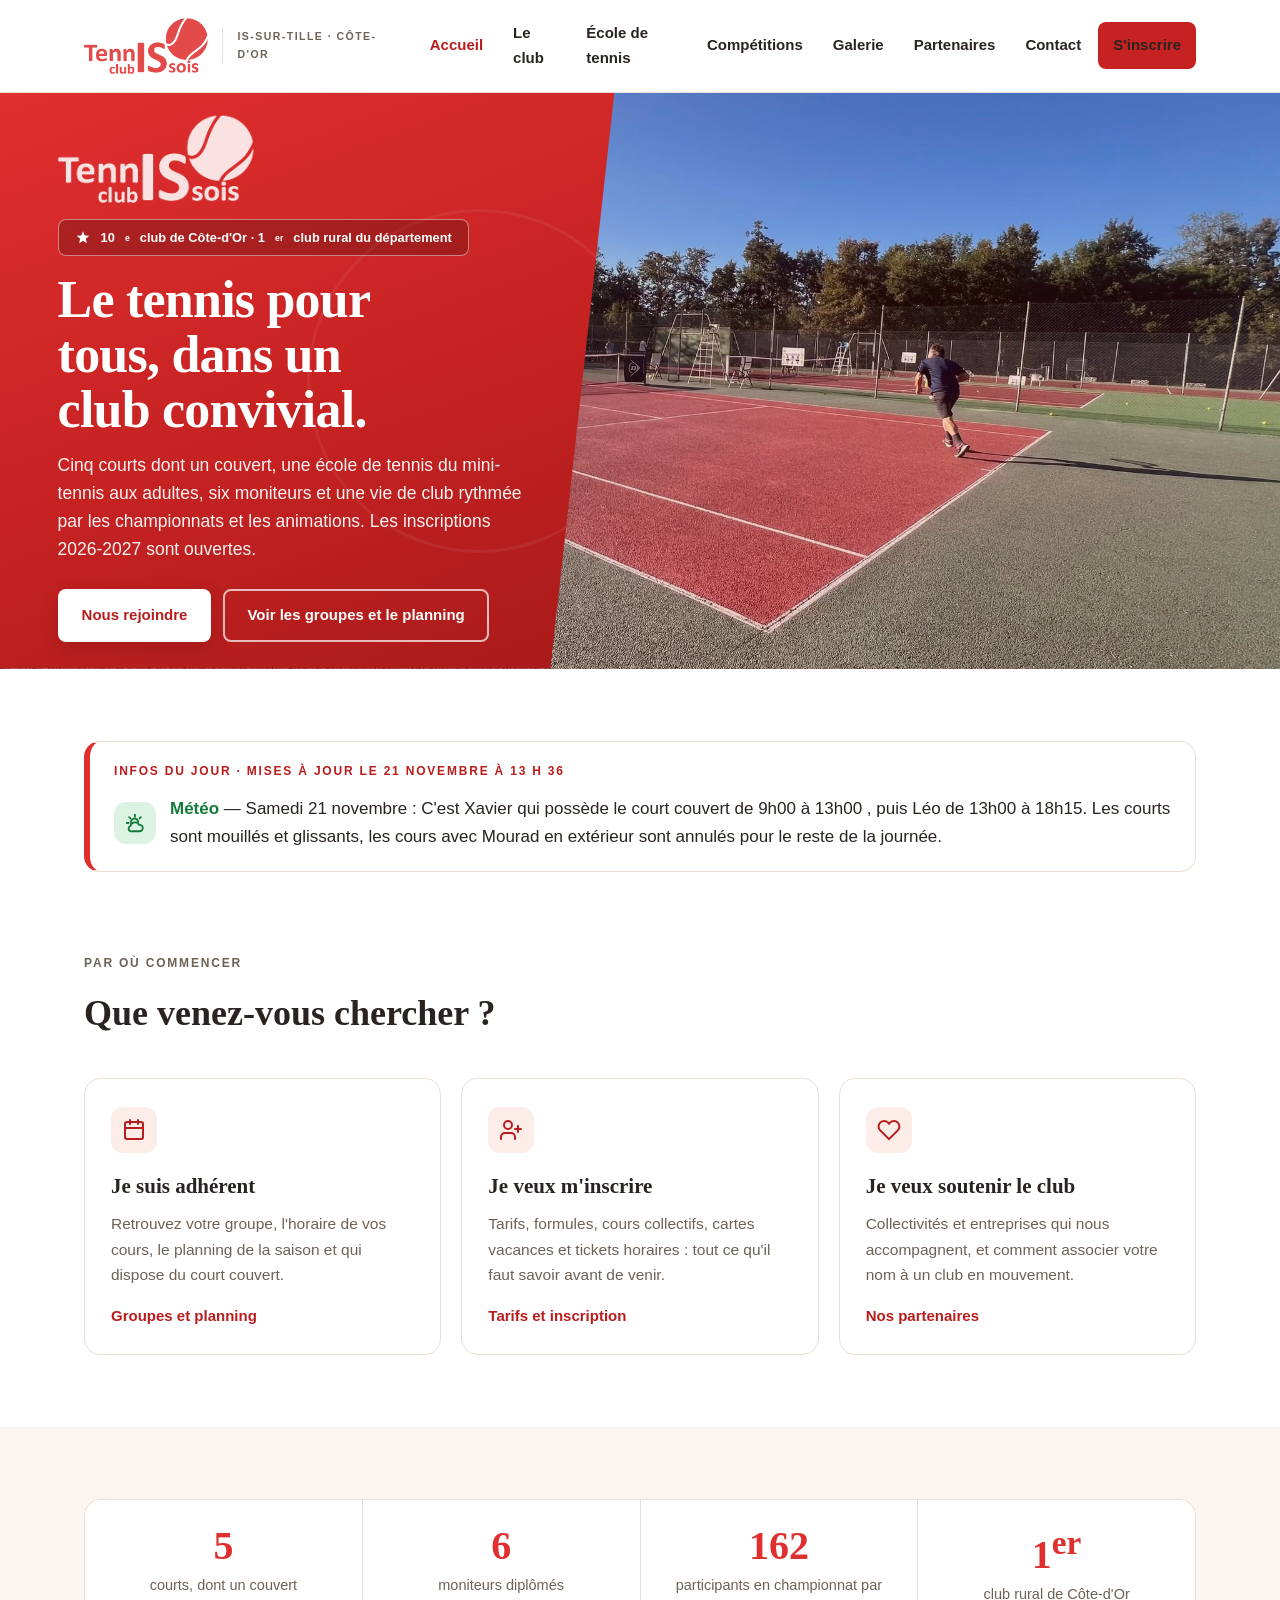
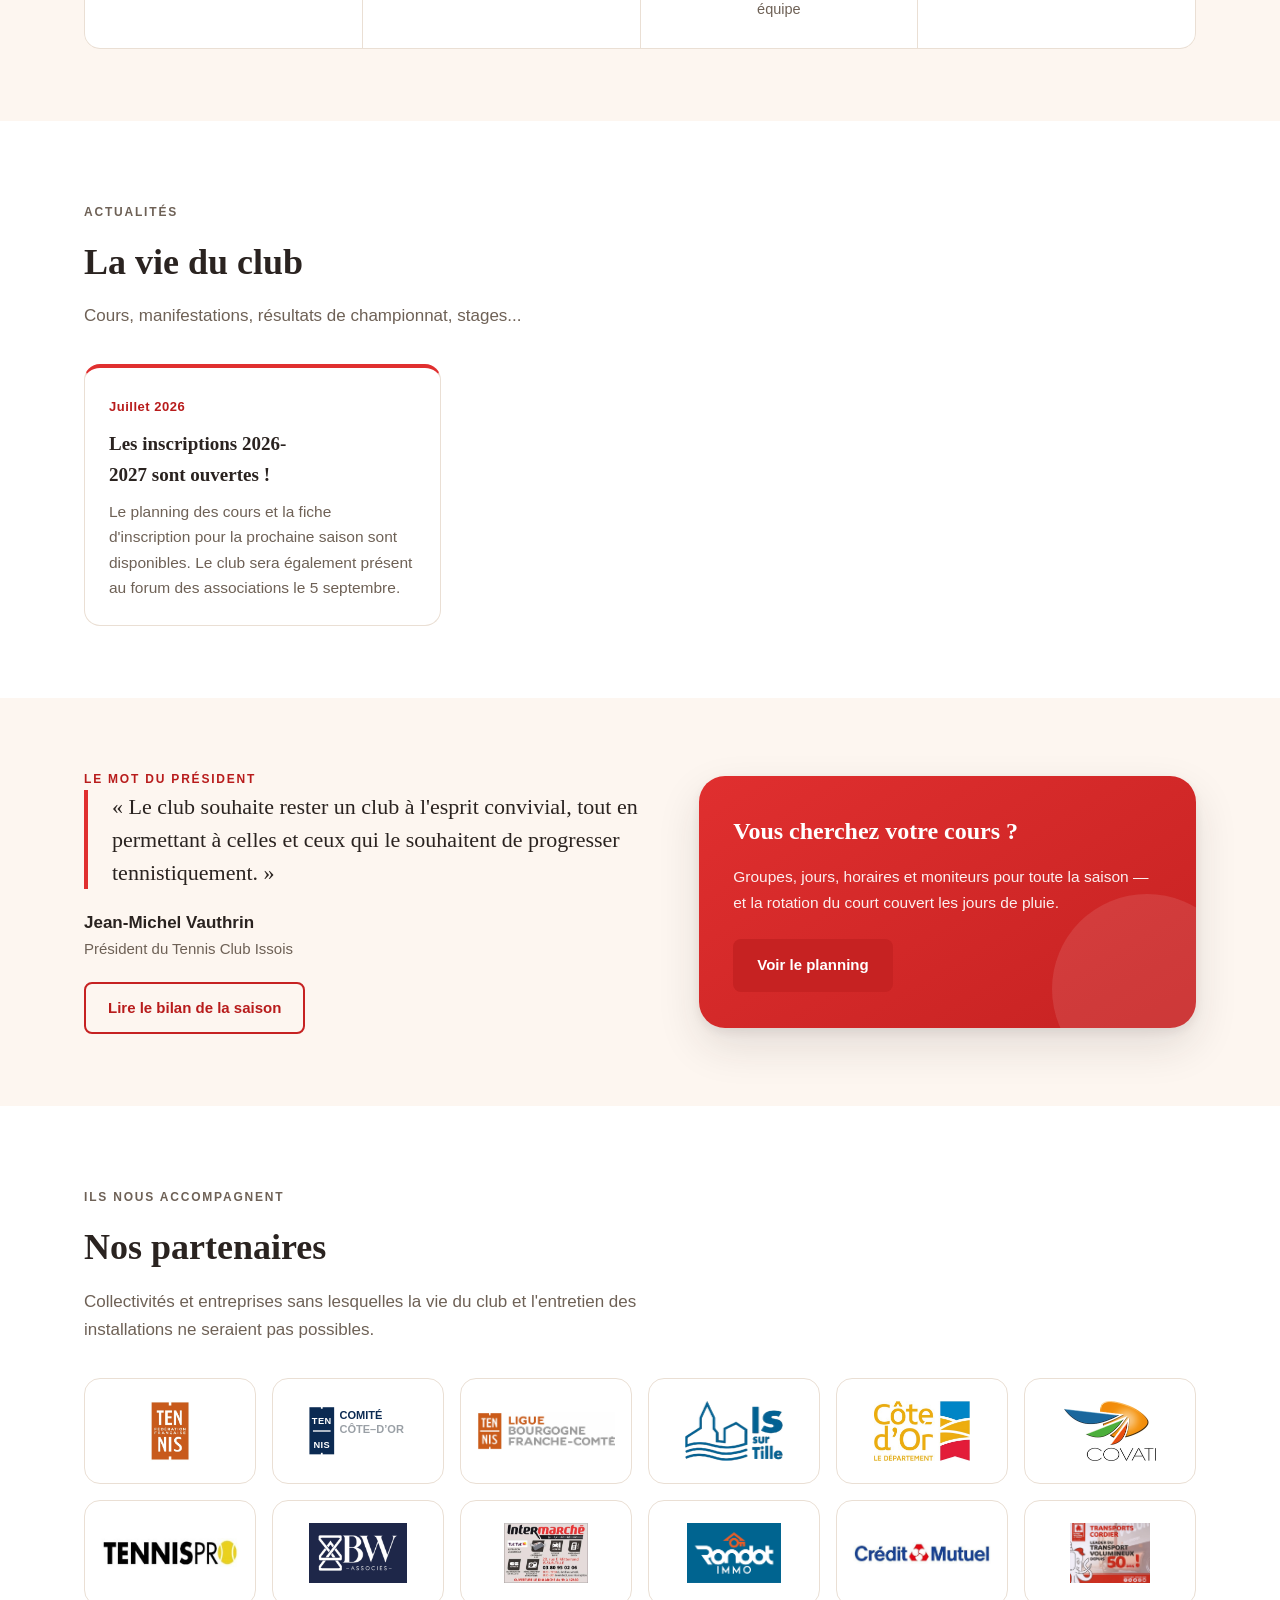
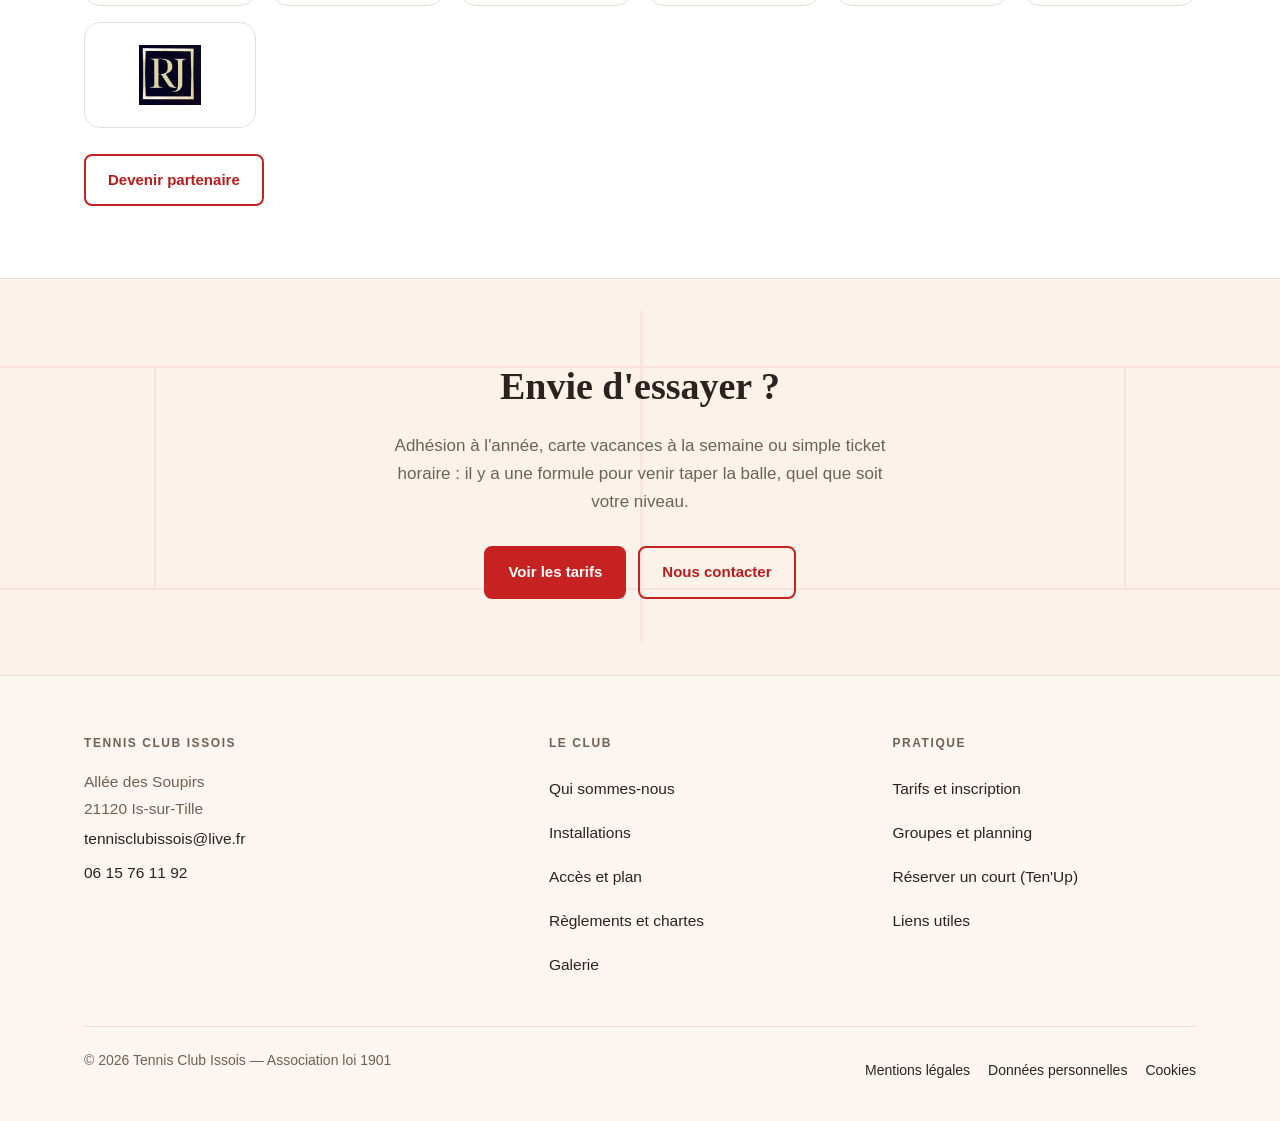
==== commit bce7d78c: "Site : mise à jour de la page index depuis MyTCI (Jeanne)" ====
--- a/index.html
+++ b/index.html
@@ -130,9 +130,9 @@
   <section class="section" style="padding-bottom:0" aria-label="Infos du jour">
     <div class="contenu">
       <div style="background:#fff;border:1px solid var(--lisere);border-left:6px solid var(--rouge);border-radius:var(--r-md);padding:20px 24px">
-        <p class="surtitre">Infos du jour · mises à jour le 14 novembre à 15 h 54</p>
+        <p class="surtitre">Infos du jour · mises à jour le 21 novembre à 13 h 36</p>
         <ul style="list-style:none;margin:14px 0 0;padding:0;display:grid;gap:12px">
-          <li class="info-jour" data-sujet="meteo" data-etat="ok" style="display:flex;gap:14px;align-items:center"><span aria-hidden="true" style="flex:none;width:42px;height:42px;border-radius:12px;display:grid;place-items:center;color:#147A3A;background:#DCF3E4"><svg width="22" height="22" viewBox="0 0 24 24" fill="none" stroke="currentColor" stroke-width="2" stroke-linecap="round" stroke-linejoin="round"><path d="M12 3v2M5.6 5.6l1.4 1.4M3 12h2M18.4 5.6 17 7"/><path d="M8 13a4 4 0 1 1 7.5-2"/><path d="M9 21h8a3.5 3.5 0 0 0 0-7h-.6A5 5 0 0 0 7 15.5 2.8 2.8 0 0 0 9 21z"/></svg></span><span><b style="color:#147A3A">Météo</b> — <span class="info-texte">Pas de pluie annoncée aujourd'hui, les cours sont maintenus</span></span></li>
+          <li class="info-jour" data-sujet="meteo" data-etat="ok" style="display:flex;gap:14px;align-items:center"><span aria-hidden="true" style="flex:none;width:42px;height:42px;border-radius:12px;display:grid;place-items:center;color:#147A3A;background:#DCF3E4"><svg width="22" height="22" viewBox="0 0 24 24" fill="none" stroke="currentColor" stroke-width="2" stroke-linecap="round" stroke-linejoin="round"><path d="M12 3v2M5.6 5.6l1.4 1.4M3 12h2M18.4 5.6 17 7"/><path d="M8 13a4 4 0 1 1 7.5-2"/><path d="M9 21h8a3.5 3.5 0 0 0 0-7h-.6A5 5 0 0 0 7 15.5 2.8 2.8 0 0 0 9 21z"/></svg></span><span><b style="color:#147A3A">Météo</b> — <span class="info-texte">Samedi 21 novembre :     C'est Xavier qui possède le court couvert de 9h00 à 13h00 , puis Léo de 13h00 à 18h15.  Les courts sont mouillés et glissants, les cours avec Mourad en extérieur sont annulés pour le reste de la journée.</span></span></li>
         </ul>
       </div>
     </div>
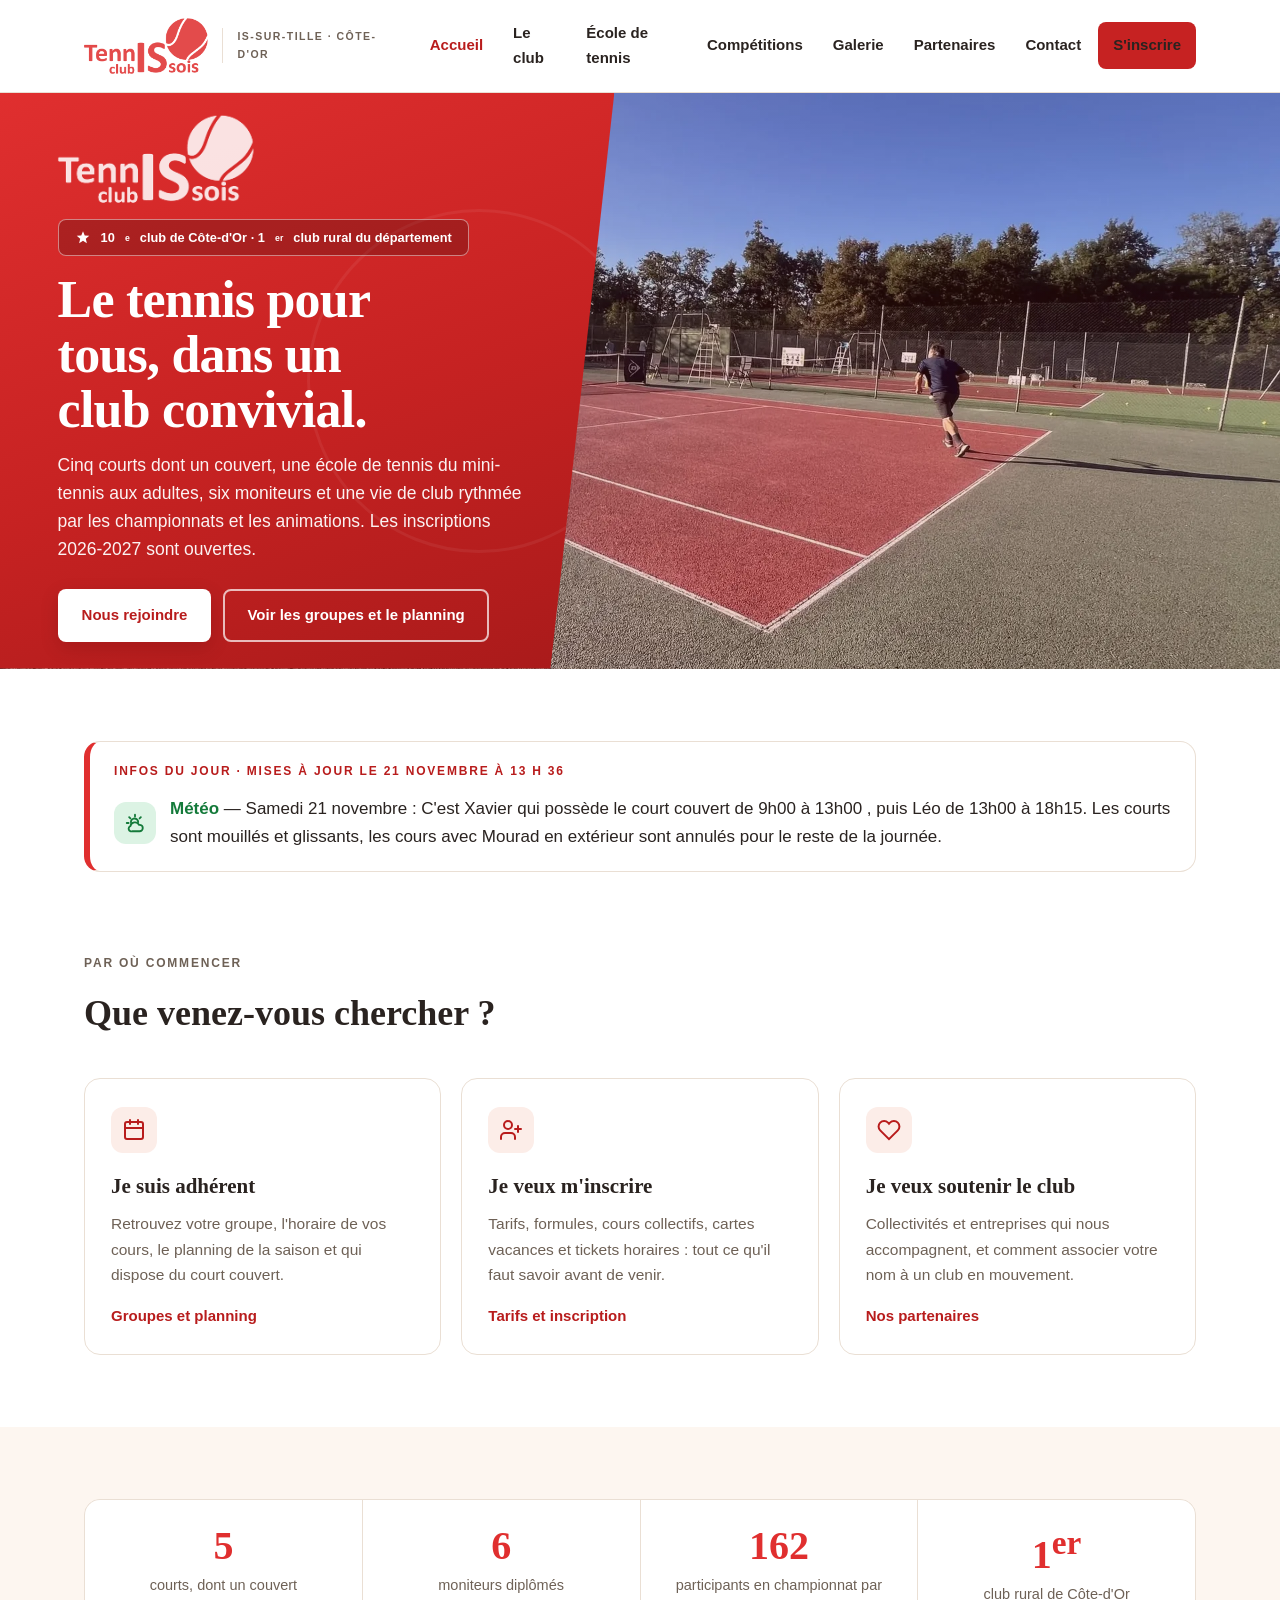
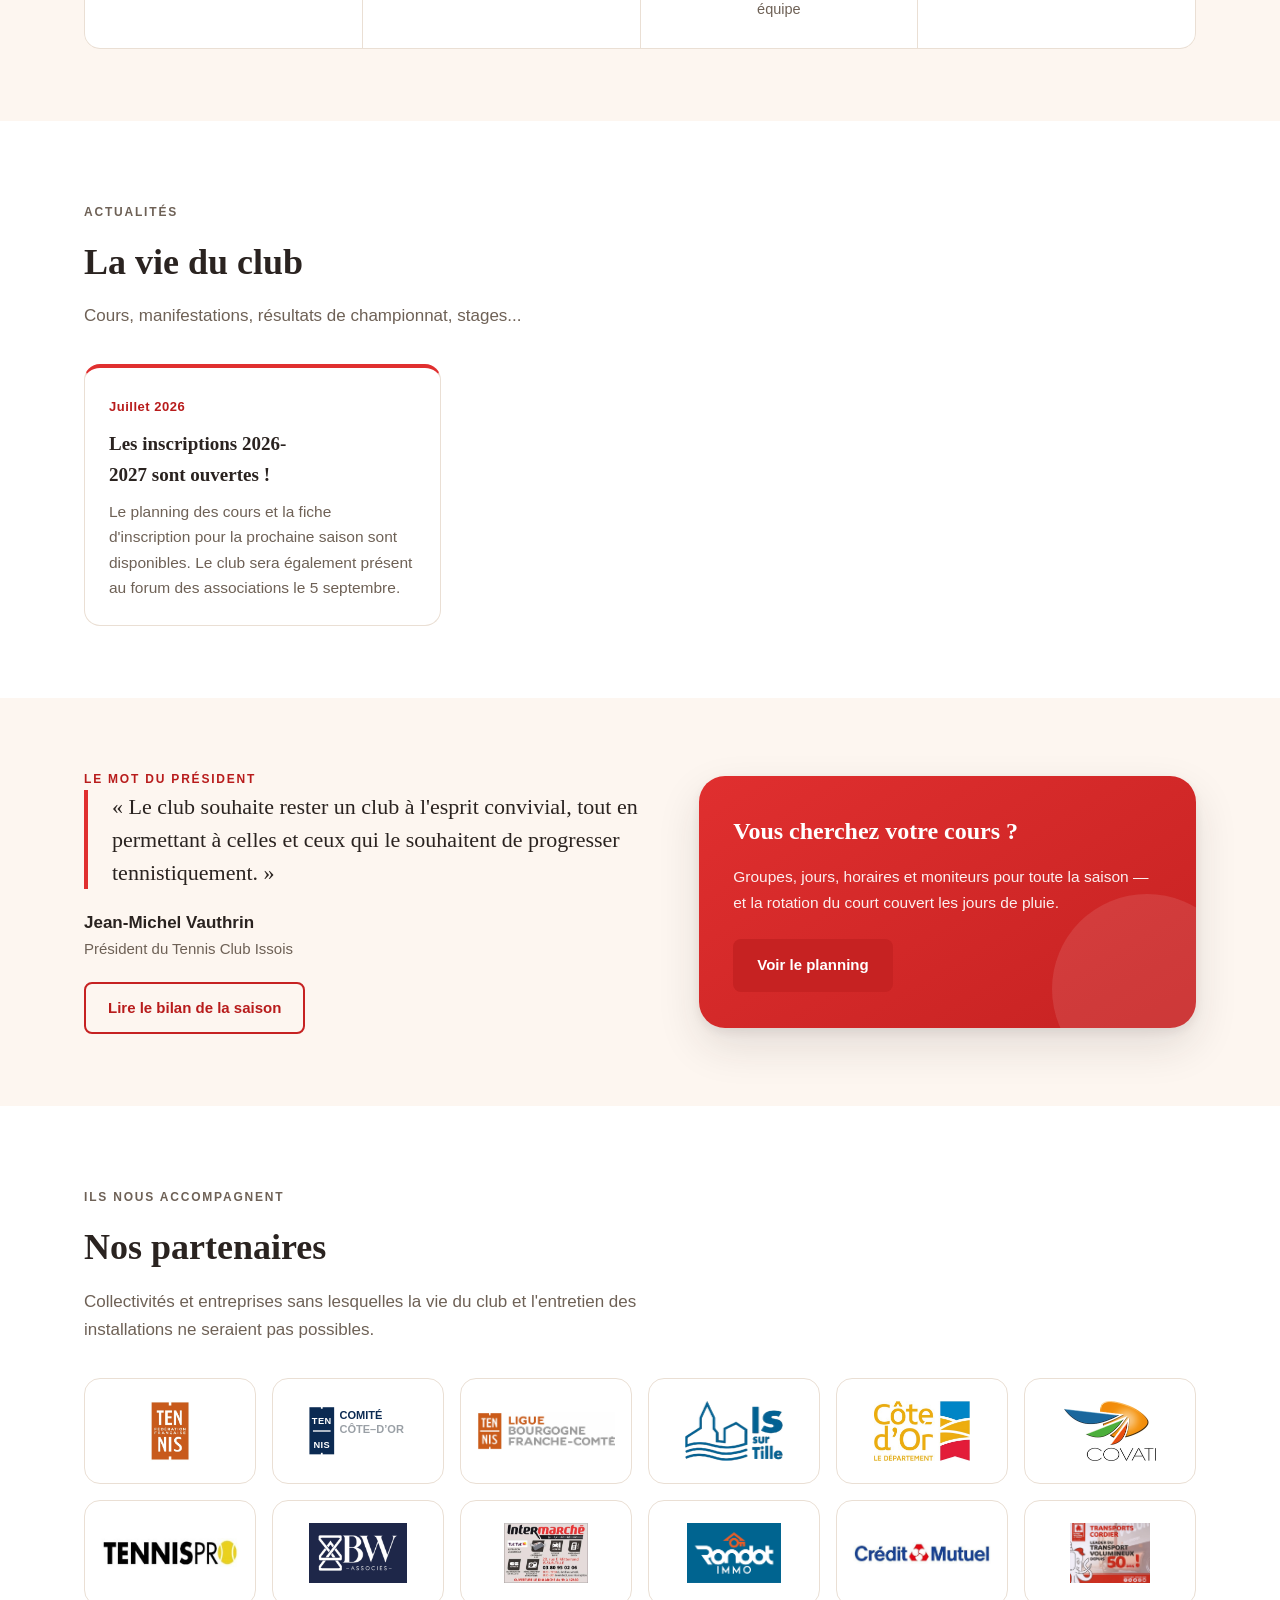
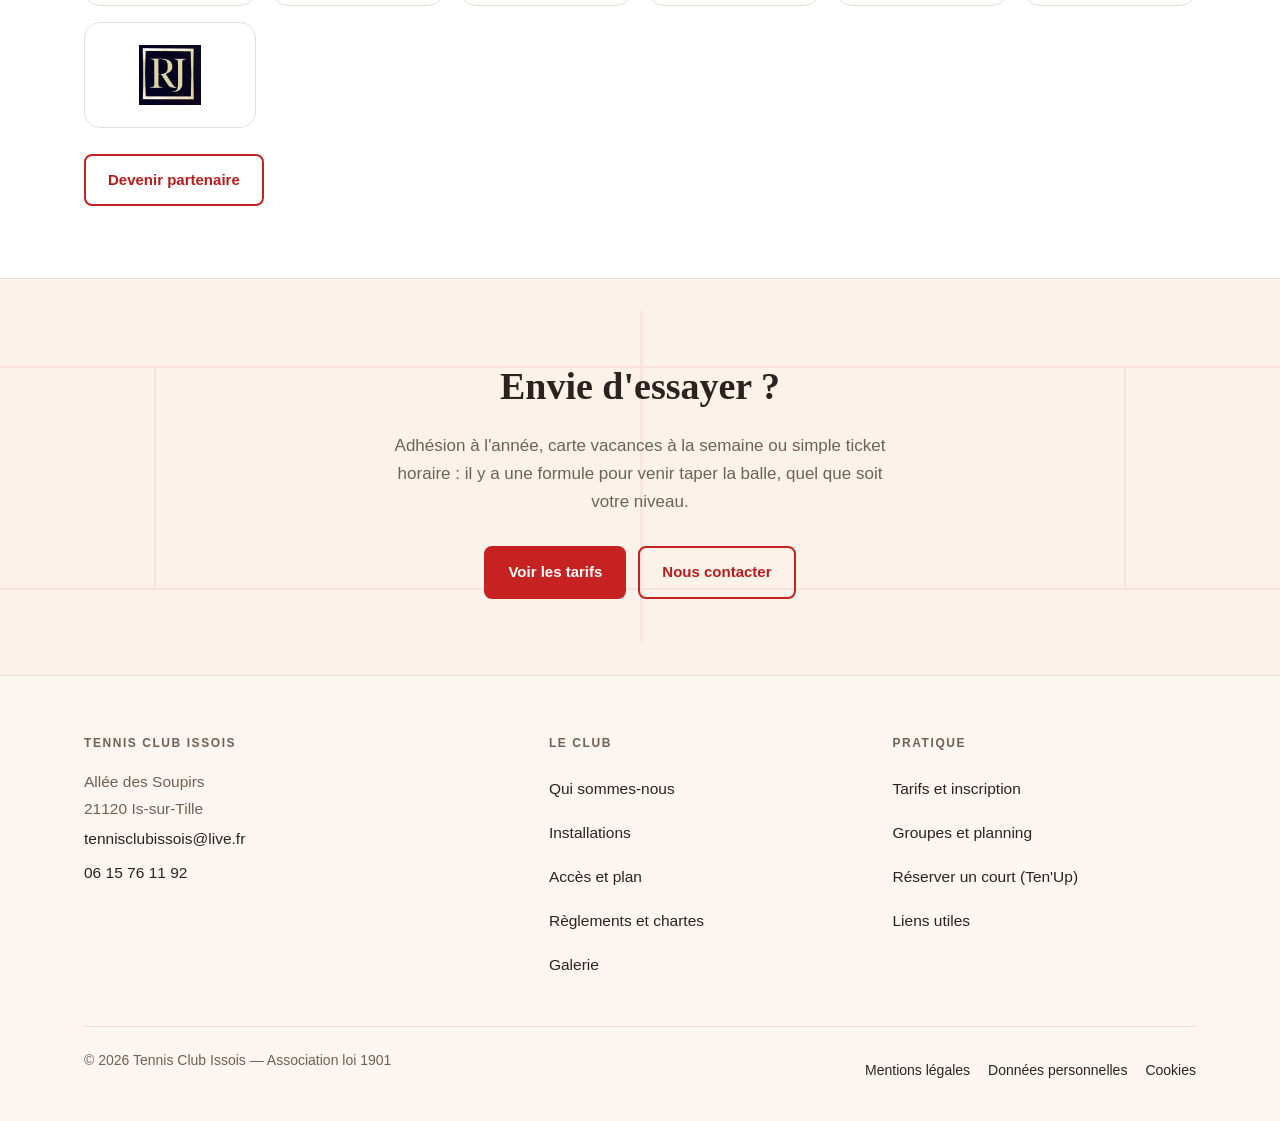
==== commit f4c0d170: "Images : photos de bandeau et plan d'accès en WebP Conversion en WebP (qualité 80, 1920 px max, méta" ====
--- a/index.html
+++ b/index.html
@@ -91,7 +91,7 @@
        Hero en deux parties : panneau rouge à gauche (identité du club),
        photo pleine hauteur à droite, séparés par une diagonale douce.
        Le rouge du panneau ET le dégradé sous la photo sont le filet de
-       sécurité : si img/accueil-hero.jpg est absent, js/accueil-hero.js
+       sécurité : si img/accueil-hero.webp est absent, js/accueil-hero.js
        retire l'image et le rouge occupe la place, sans image cassée. -->
   <section class="hero-accueil">
 
@@ -119,7 +119,7 @@
     </div>
 
     <div class="hero-a-photo">
-      <img class="hero-a-img" src="img/accueil-hero.jpg" width="1600" height="1100"
+      <img class="hero-a-img" src="img/accueil-hero.webp" width="1600" height="1100"
            alt="Joueurs en action sur les courts extérieurs du Tennis Club Issois">
       <span class="hero-a-voile" aria-hidden="true"></span>
     </div>
